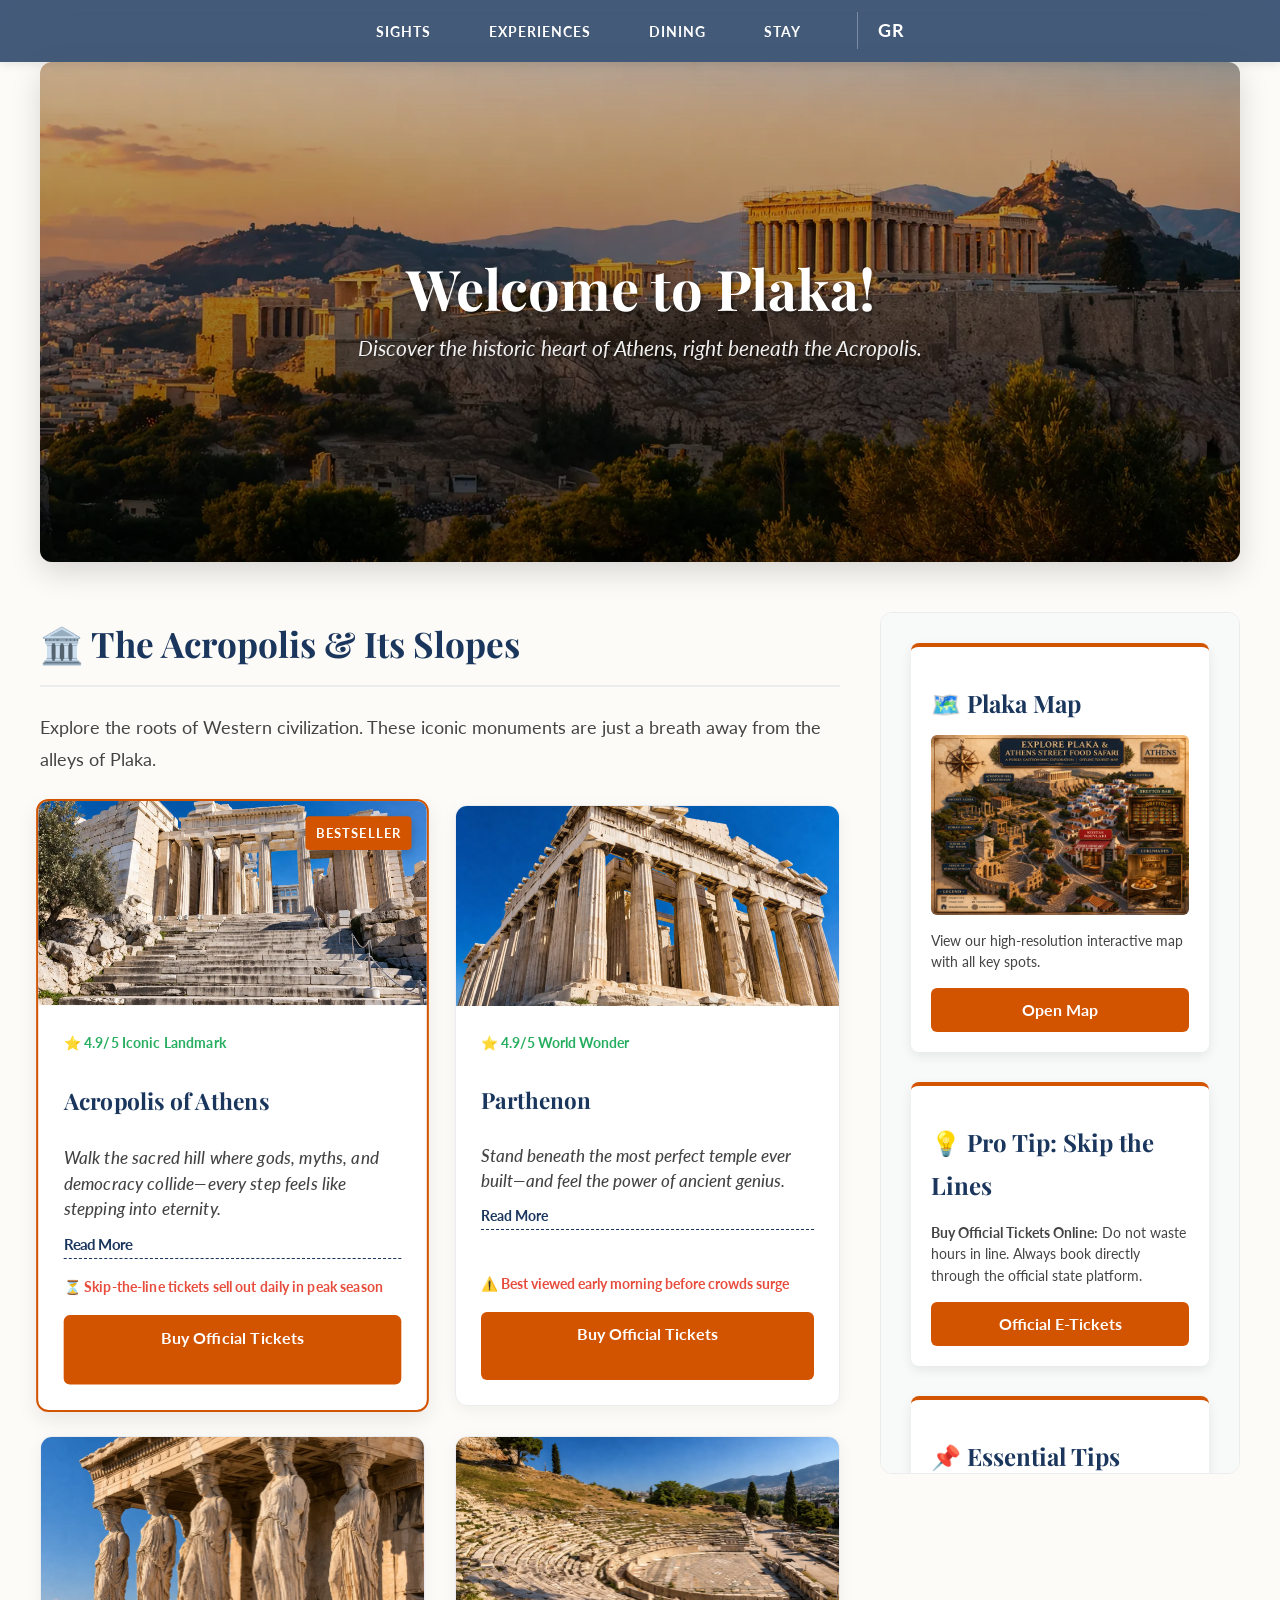
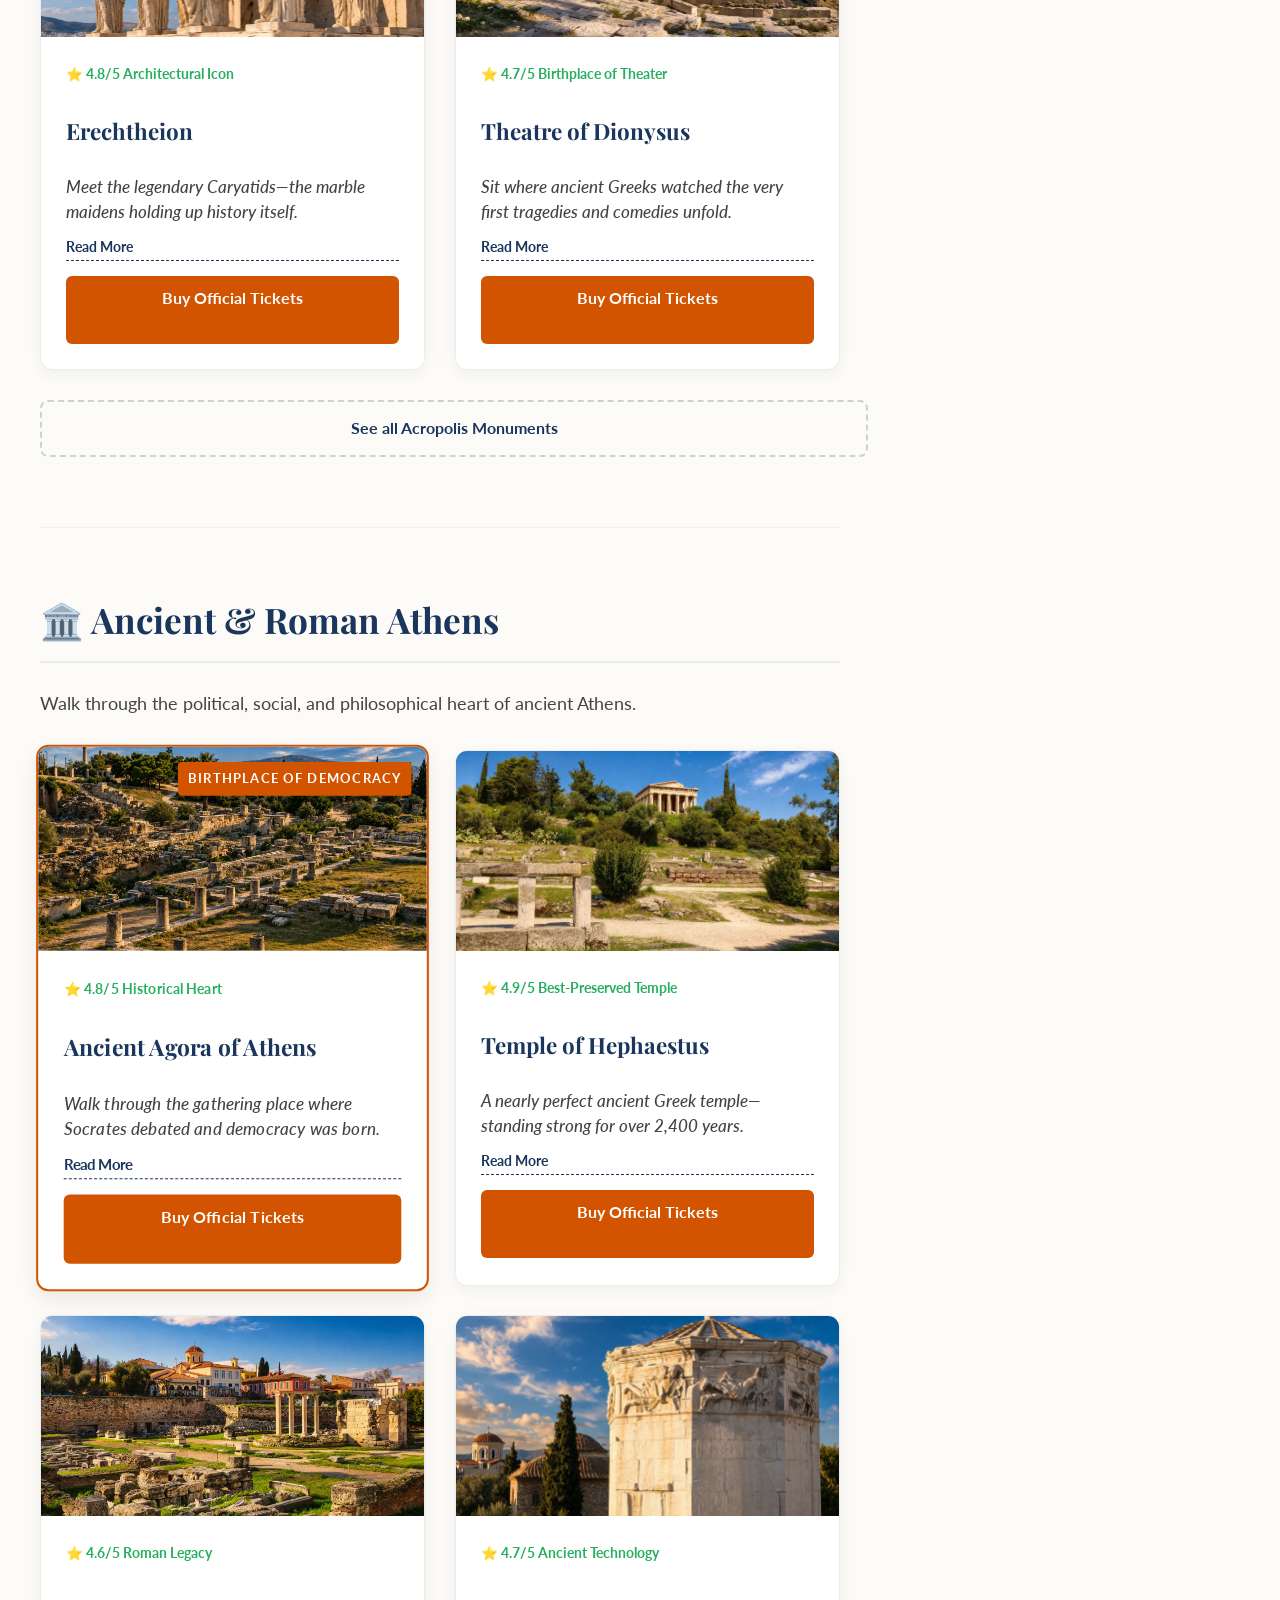
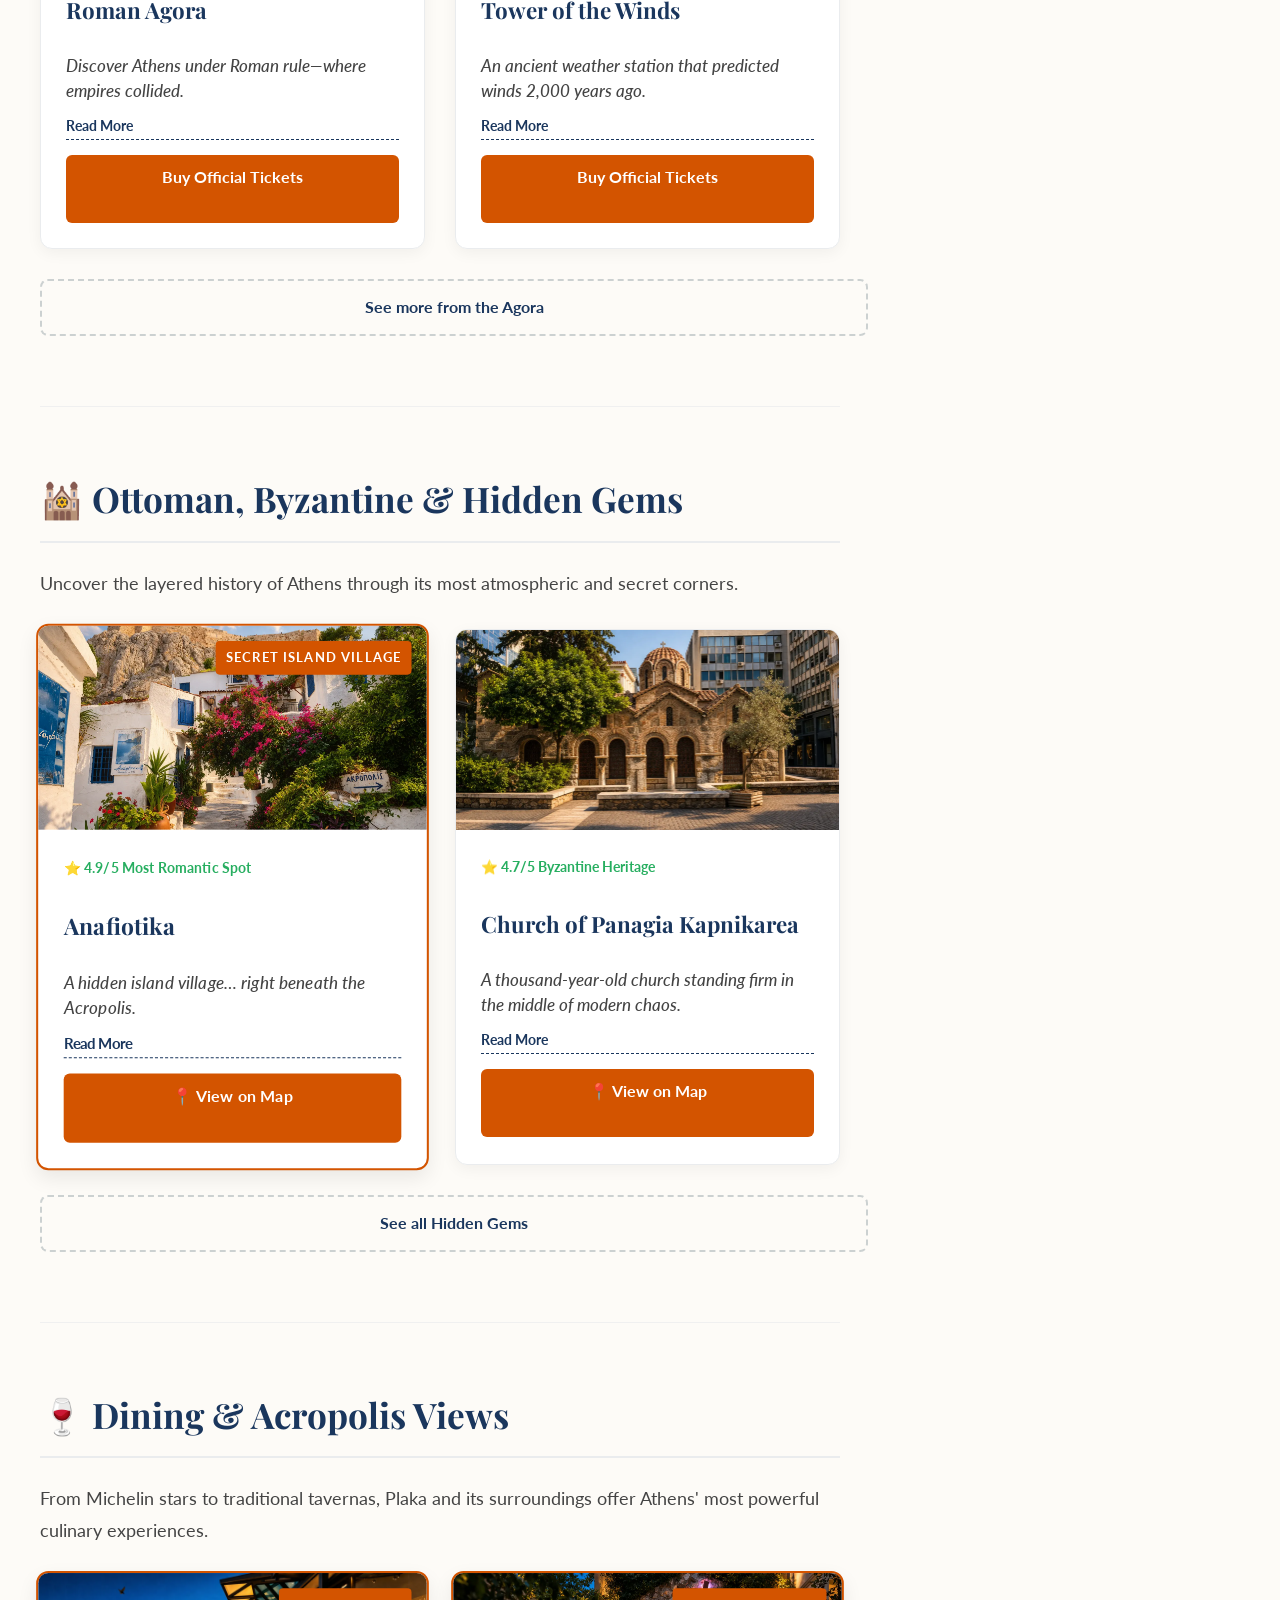
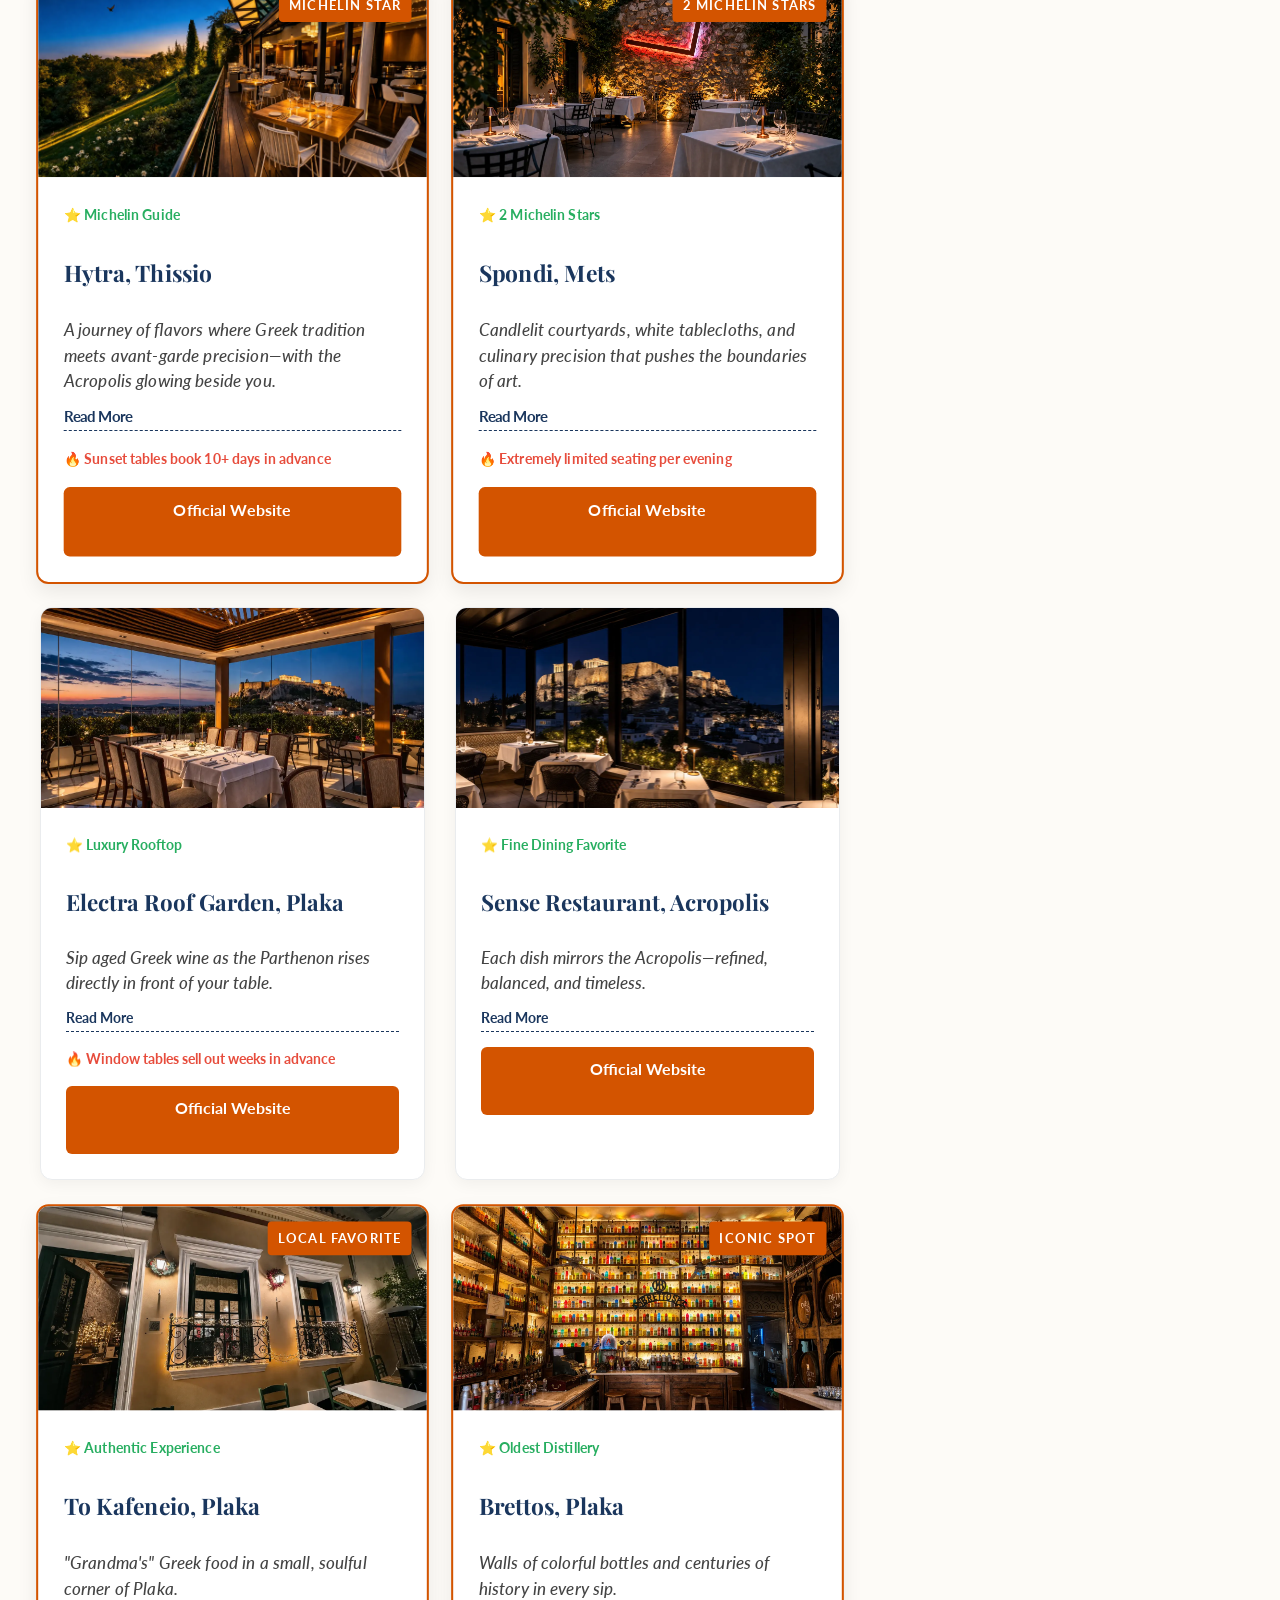
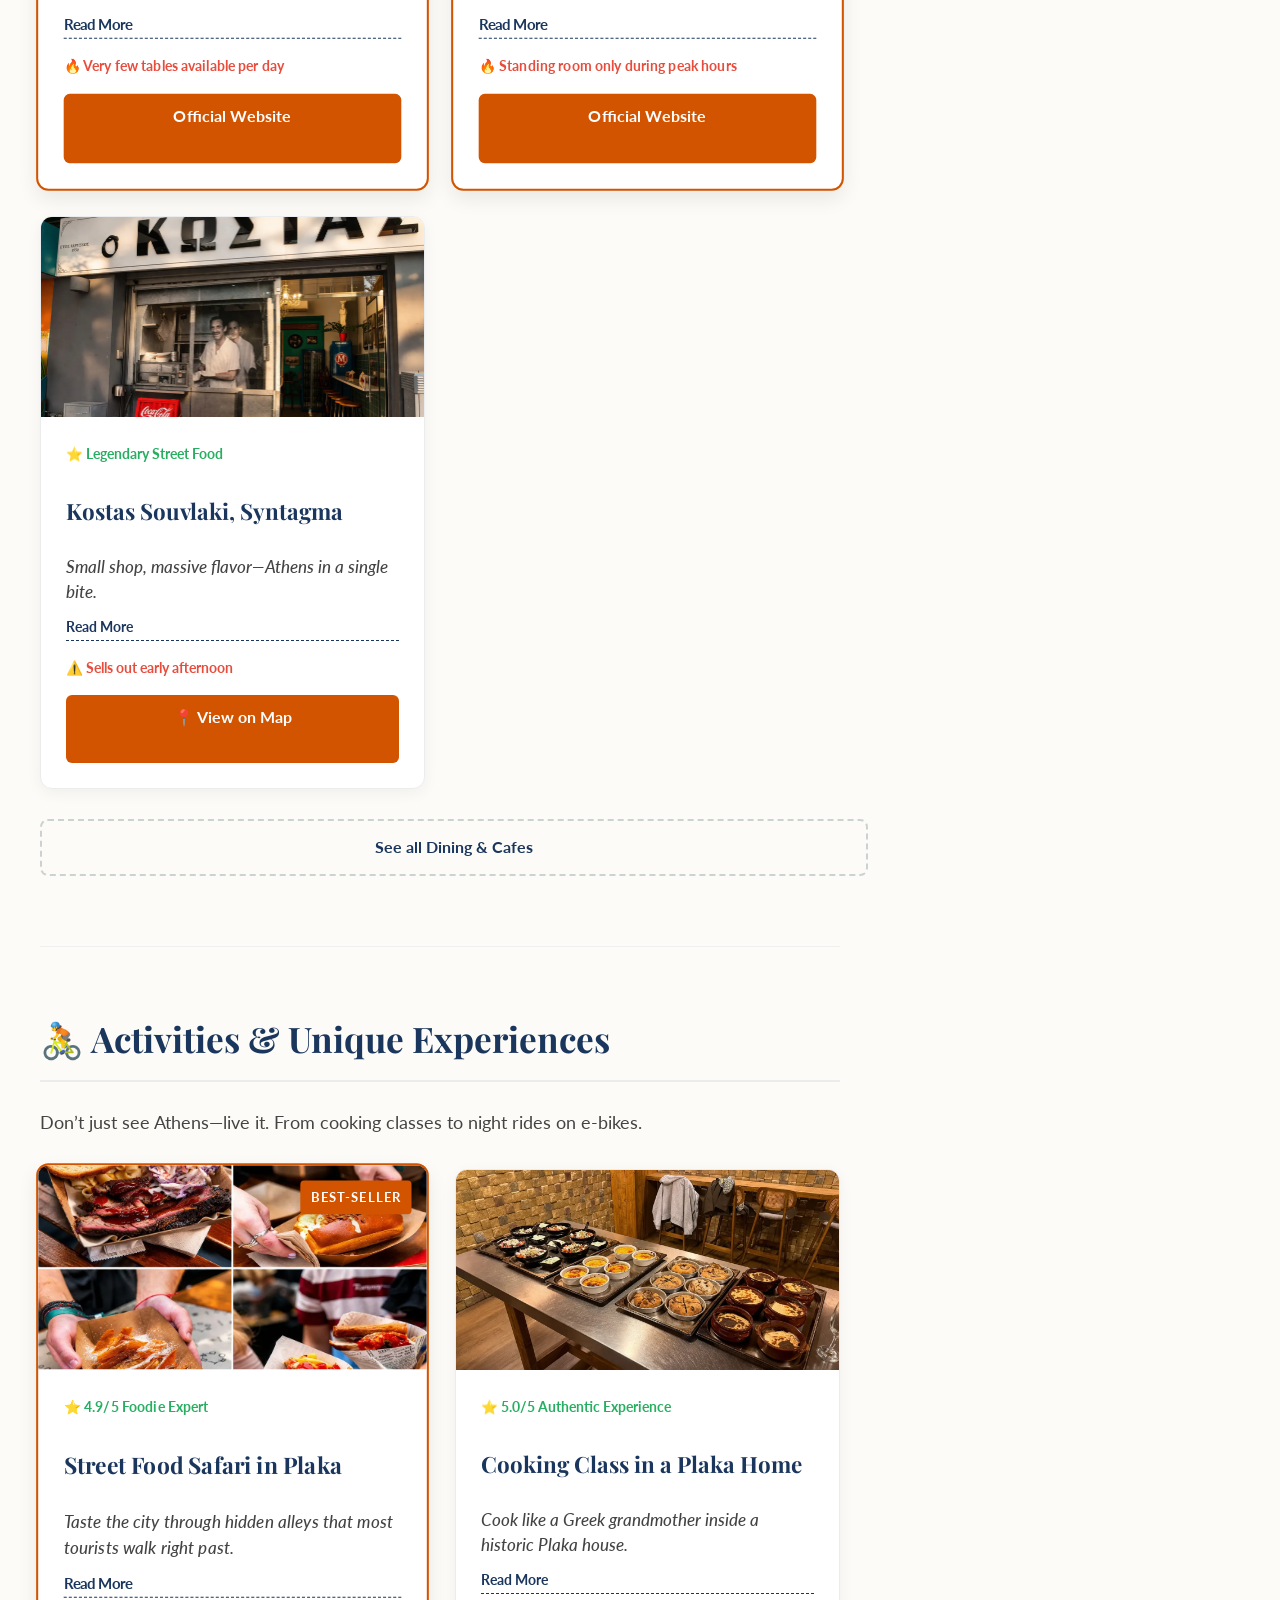
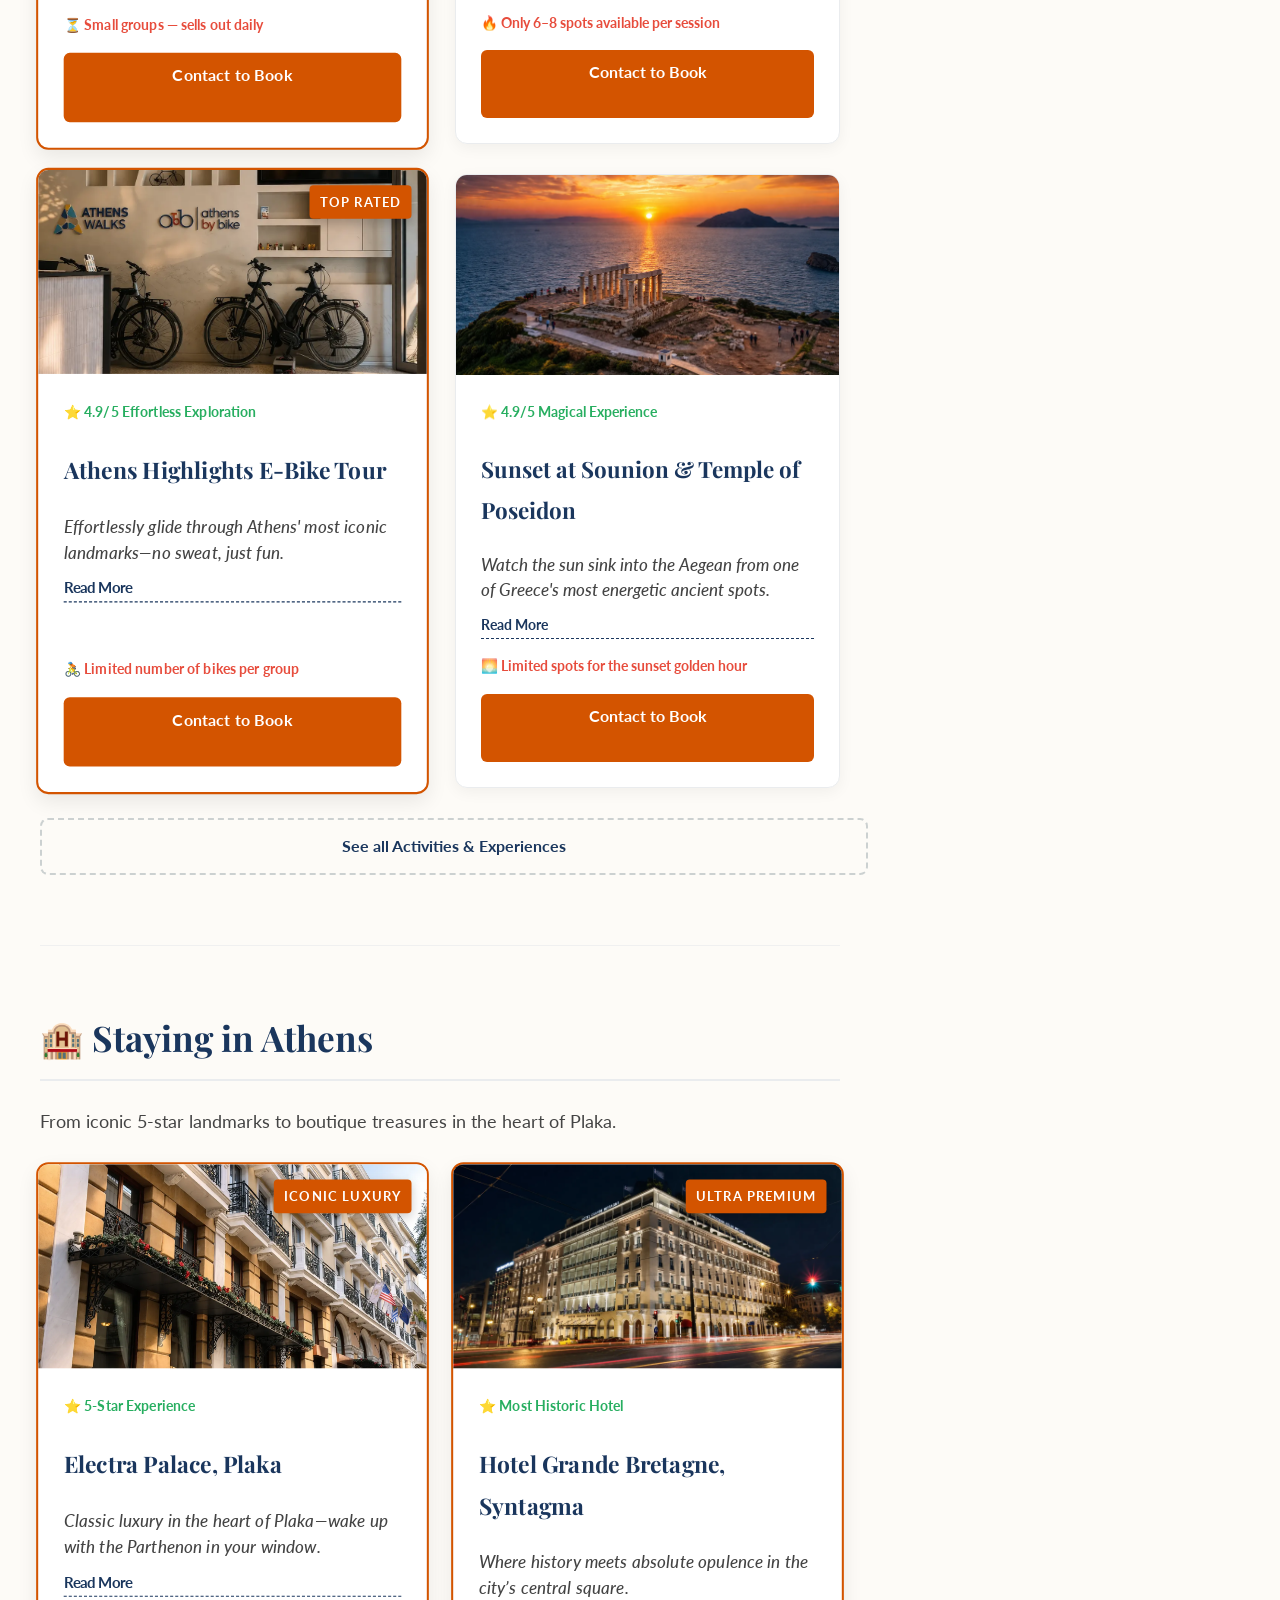
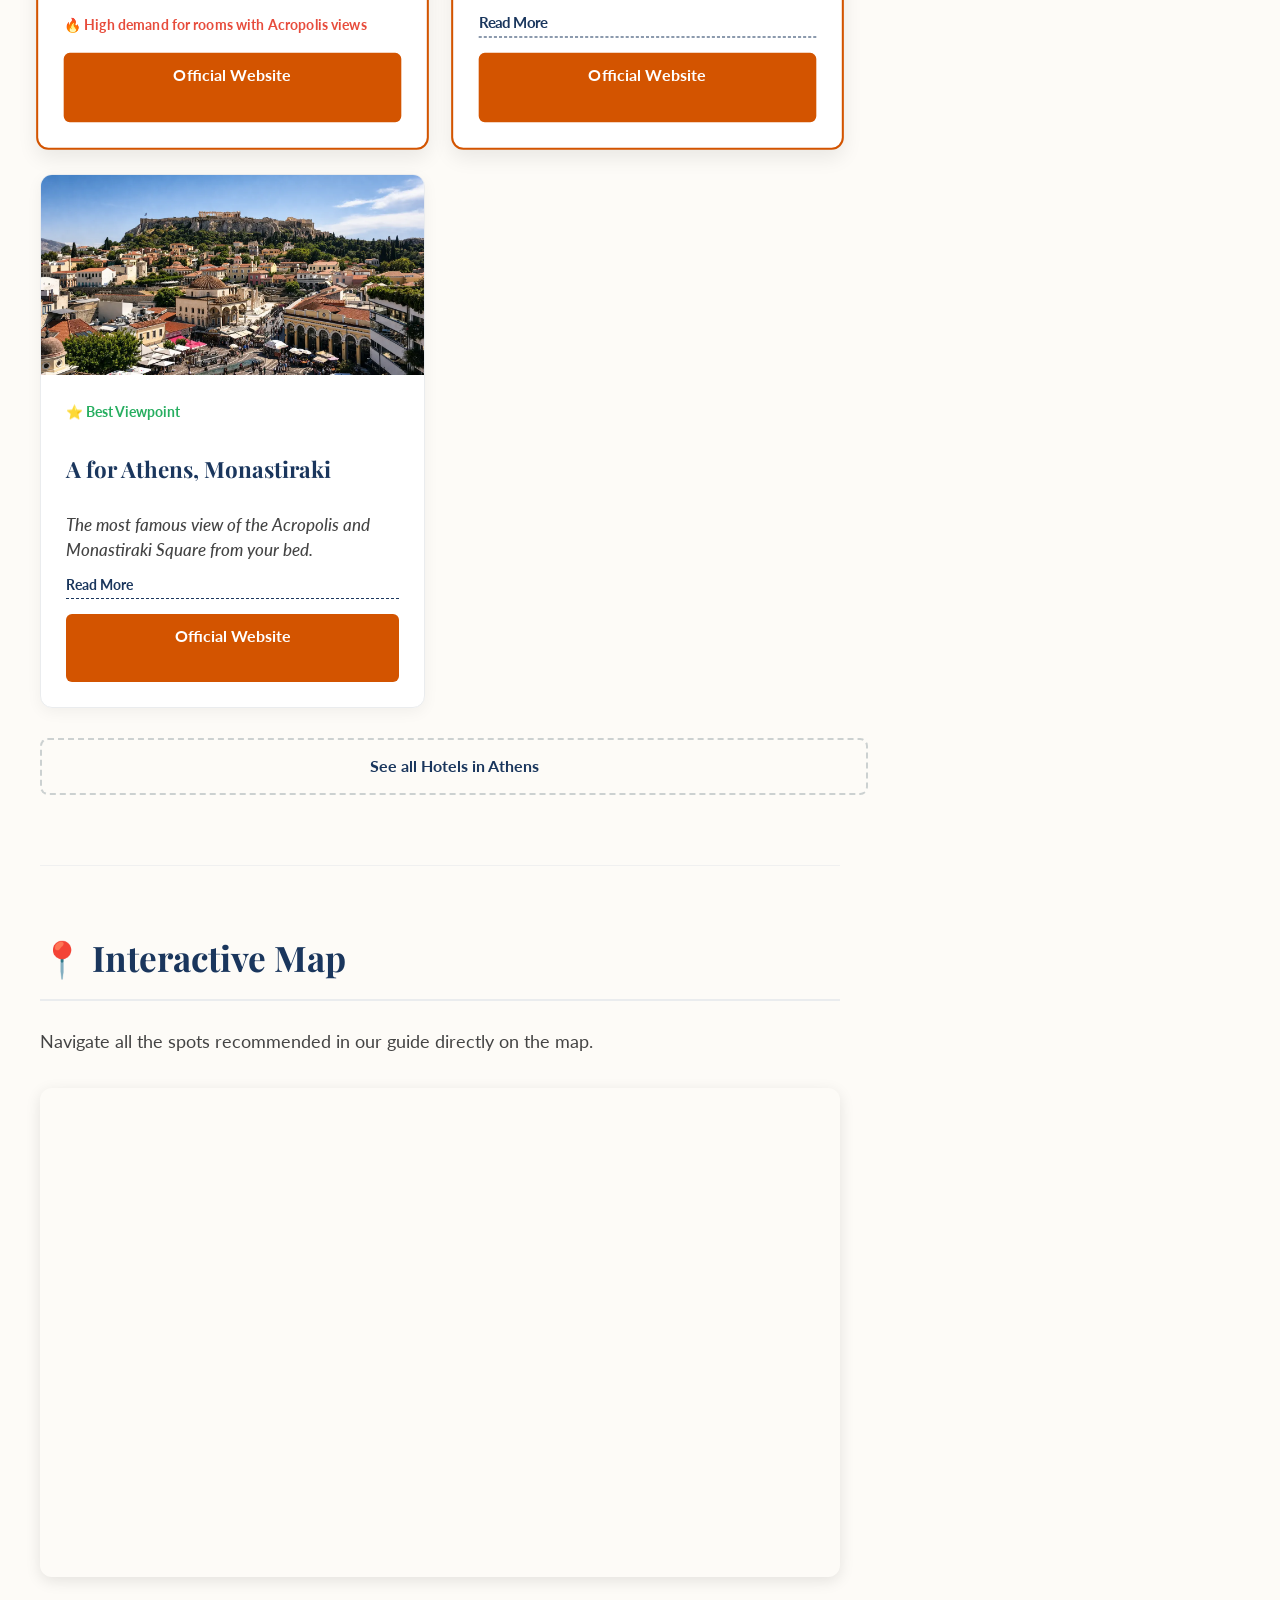
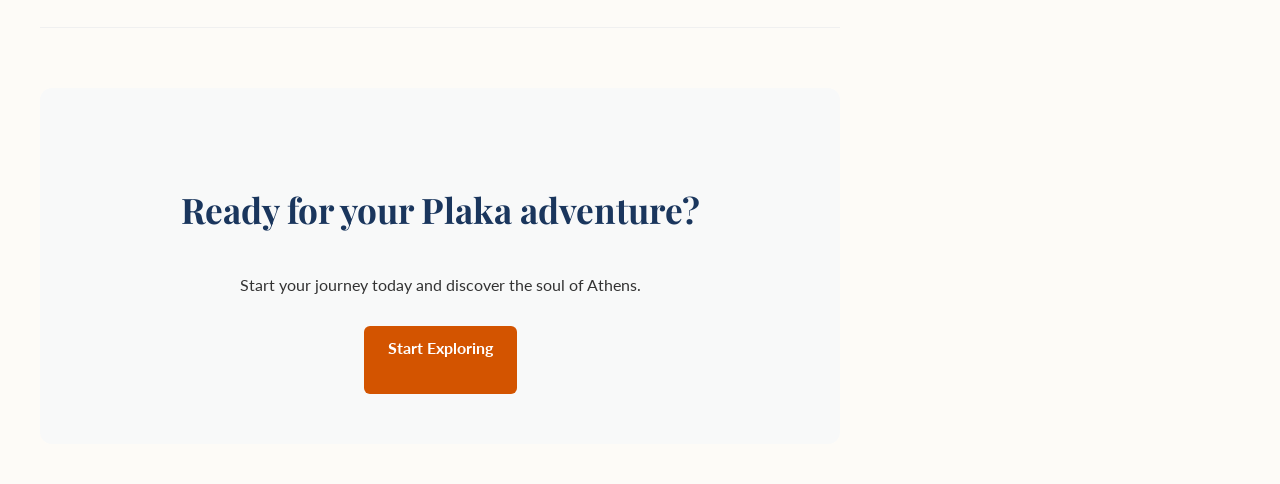
==== index.html @ f7396efa "Add files via upload" ====
<!DOCTYPE html>
<html lang="en">
<head>
    <meta charset="UTF-8">
    <meta name="viewport" content="width=device-width, initial-scale=1.0">

    <link rel="preconnect" href="https://fonts.googleapis.com">
    <link rel="preconnect" href="https://fonts.gstatic.com" crossorigin>

    <title>Plaka Athens Guide | The Ultimate Insider's Manual</title>
    <meta name="description" content="Your premium guide to Plaka, Athens. Discover the best restaurants, hotels, and hidden gems in the most historic neighborhood of Athens, Greece.">
    <link rel="canonical" href="https://plakaathens.github.io/index.html">

    <link rel="alternate" hreflang="x-default" href="https://plakaathens.github.io/index.html">
    <link rel="alternate" hreflang="en"        href="https://plakaathens.github.io/index.html">
    <link rel="alternate" hreflang="el"        href="https://plakaathens.github.io/index-el.html">

    <meta property="og:type"        content="website">
    <meta property="og:url"         content="https://plakaathens.github.io/index.html">
    <meta property="og:title"       content="Plaka Athens Guide | The Ultimate Insider's Manual">
    <meta property="og:description" content="Your premium guide to Plaka, Athens. Discover the best restaurants, hotels, and hidden gems in the most historic neighborhood.">
    <meta property="og:image"       content="https://plakaathens.github.io/images/plaka-athens-panoramic-view.webp">
    <meta property="og:locale"      content="en_US">
    <meta property="og:locale:alternate" content="el_GR">

    <meta name="twitter:card"        content="summary_large_image">
    <meta name="twitter:title"       content="Plaka Athens Guide | The Ultimate Insider's Manual">
    <meta name="twitter:description" content="Your premium guide to Plaka, Athens.">
    <meta name="twitter:image"       content="https://plakaathens.github.io/images/plaka-athens-panoramic-view.webp">

    <meta name="theme-color" content="#1A365D">
    <link rel="icon" href="/favicon.ico" sizes="any">
    <link rel="icon" href="/favicon.svg" type="image/svg+xml">
    <link rel="apple-touch-icon" href="/apple-touch-icon.png">

    <link href="https://fonts.googleapis.com/css2?family=Lato:wght@400;700&family=Playfair+Display:ital,wght@0,600;1,600&display=swap" rel="stylesheet">
    <link rel="stylesheet" href="style.css">
</head>
<body>

    <a href="#main-content" class="skip-link">Skip to main content</a>

    <header>
        <nav class="main-nav" aria-label="Main navigation">
            <ul>
                <li><a href="#attractions">Sights</a></li>
                <li><a href="#tours">Experiences</a></li>
                <li><a href="#restaurants">Dining</a></li>
                <li><a href="#accommodation">Stay</a></li>
                <li><a href="index-el.html" class="lang-switch" lang="el" hreflang="el">GR</a></li>
            </ul>
        </nav>
    </header>

    <div class="page-wrapper">
        <section class="hero-section" aria-label="Hero introduction">
            <img class="hero-image" src="images/plaka-athens-panoramic-view.webp" alt="Panoramic view of Plaka neighborhood, Athens, with the Acropolis in the background" fetchpriority="high" width="1200" height="500">
            <div class="hero-content">
                <h1>Welcome to Plaka!</h1>
                <p class="hero-subtitle">Discover the historic heart of Athens, right beneath the Acropolis.</p>
            </div>
        </section>

        <div class="columns-container">
            <main id="main-content" class="main-content" role="main">
                
                <section class="content-section" id="attractions">
                    <h2>🏛️ The Acropolis & Its Slopes</h2>
                    <p class="intro-text">Explore the roots of Western civilization. These iconic monuments are just a breath away from the alleys of Plaka.</p>
                    
                    <input type="checkbox" id="show-more-acropolis" class="show-more-cards-toggle">
                    <div class="cards-grid">
                        
                        <div class="card featured">
                            <span class="featured-badge">Bestseller</span>
                            <img class="card-img" src="images/acropolis-hill-athens.webp" alt="Acropolis of Athens" loading="lazy" width="600" height="200">
                            <div class="card-content">
                                <span class="trust-badge">⭐ 4.9/5 Iconic Landmark</span>
                                <h3>Acropolis of Athens</h3>
                                <p class="hook-text">Walk the sacred hill where gods, myths, and democracy collide—every step feels like stepping into eternity.</p>
                                
                                <input type="checkbox" id="read-en-ancient-1" class="read-more-toggle">
                                <label for="read-en-ancient-1" class="read-more-label" data-more=" Read More" data-less=" Read Less"><span class="sr-only">Acropolis of Athens: </span></label>
                                <div class="read-more-content">
                                    <p class="details-text">The Acropolis is not just a site—it’s the beating heart of ancient Greece. Crowned by the Parthenon, this UNESCO World Heritage monument offers breathtaking panoramic views over Athens. A guided experience unlocks the symbolism and power embedded in every stone.</p>
                                </div>
                                <p class="scarcity-text">⏳ Skip-the-line tickets sell out daily in peak season</p>
                                <a href="https://hhticket.gr/" target="_blank" rel="noopener noreferrer" class="cta-button">Buy Official Tickets</a>
                            </div>
                        </div>

                        <div class="card">
                            <img class="card-img" src="images/parthenon-temple-athens.webp" alt="Parthenon" loading="lazy" width="600" height="200">
                            <div class="card-content">
                                <span class="trust-badge">⭐ 4.9/5 World Wonder</span>
                                <h3>Parthenon</h3>
                                <p class="hook-text">Stand beneath the most perfect temple ever built—and feel the power of ancient genius.</p>
                                
                                <input type="checkbox" id="read-en-ancient-2" class="read-more-toggle">
                                <label for="read-en-ancient-2" class="read-more-label" data-more=" Read More" data-less=" Read Less"><span class="sr-only">Parthenon: </span></label>
                                <div class="read-more-content">
                                    <p class="details-text">Dedicated to Athena, the Parthenon represents the peak of classical Greek architecture. Its mathematical precision still amazes engineers today. Up close, the scale and detail are staggering.</p>
                                </div>
                                <p class="scarcity-text">⚠️ Best viewed early morning before crowds surge</p>
                                <a href="https://hhticket.gr/" target="_blank" rel="noopener noreferrer" class="cta-button">Buy Official Tickets</a>
                            </div>
                        </div>

                        <div class="card">
                            <img class="card-img" src="images/erechtheion-caryatids-acropolis.webp" alt="Erechtheion" loading="lazy" width="600" height="200">
                            <div class="card-content">
                                <span class="trust-badge">⭐ 4.8/5 Architectural Icon</span>
                                <h3>Erechtheion</h3>
                                <p class="hook-text">Meet the legendary Caryatids—the marble maidens holding up history itself.</p>
                                
                                <input type="checkbox" id="read-en-ancient-3" class="read-more-toggle">
                                <label for="read-en-ancient-3" class="read-more-label" data-more=" Read More" data-less=" Read Less"><span class="sr-only">Erechtheion: </span></label>
                                <div class="read-more-content">
                                    <p class="details-text">This asymmetrical masterpiece marks sacred spots tied to Athena and Poseidon’s mythic rivalry. The Porch of the Caryatids is its crown jewel—graceful female statues serving as columns.</p>
                                </div>
                                <a href="https://hhticket.gr/" target="_blank" rel="noopener noreferrer" class="cta-button">Buy Official Tickets</a>
                            </div>
                        </div>

                        <div class="card">
                            <img class="card-img" src="images/theatre-of-dionysus-athens.webp" alt="Theatre of Dionysus" loading="lazy" width="600" height="200">
                            <div class="card-content">
                                <span class="trust-badge">⭐ 4.7/5 Birthplace of Theater</span>
                                <h3>Theatre of Dionysus</h3>
                                <p class="hook-text">Sit where ancient Greeks watched the very first tragedies and comedies unfold.</p>
                                
                                <input type="checkbox" id="read-en-ancient-4" class="read-more-toggle">
                                <label for="read-en-ancient-4" class="read-more-label" data-more=" Read More" data-less=" Read Less"><span class="sr-only">Theatre of Dionysus: </span></label>
                                <div class="read-more-content">
                                    <p class="details-text">This is the world’s oldest known theater. Legends like Sophocles premiered their works here. Imagine 17,000 spectators gathered under the open sky connecting to the origins of drama.</p>
                                </div>
                                <a href="https://hhticket.gr/" target="_blank" rel="noopener noreferrer" class="cta-button">Buy Official Tickets</a>
                            </div>
                        </div>

                        <div class="card extra-card">
                            <img class="card-img" src="images/odeon-of-herodes-atticus.webp" alt="Odeon of Herodes Atticus" loading="lazy" width="600" height="200">
                            <div class="card-content">
                                <span class="trust-badge">⭐ 4.9/5 Still in Use</span>
                                <h3>Odeon of Herodes Atticus</h3>
                                <p class="hook-text">A 2,000-year-old theater that still hosts concerts under the stars.</p>
                                
                                <input type="checkbox" id="read-en-ancient-5" class="read-more-toggle">
                                <label for="read-en-ancient-5" class="read-more-label" data-more=" Read More" data-less=" Read Less"><span class="sr-only">Odeon of Herodes Atticus: </span></label>
                                <div class="read-more-content">
                                    <p class="details-text">Built in Roman times, this beautifully restored amphitheater remains active today. Its acoustics are so perfect that even whispers carry. A must-see on the Acropolis slope.</p>
                                </div>
                                <p class="scarcity-text">🎟️ Festival tickets sell out months ahead</p>
                                <a href="https://aefestival.gr/" target="_blank" rel="noopener noreferrer" class="cta-button">Check Events</a>
                            </div>
                        </div>

                        <div class="card extra-card">
                            <img class="card-img" src="images/temple-of-athena-nike.webp" alt="Temple of Athena Nike" loading="lazy" width="600" height="200">
                            <div class="card-content">
                                <span class="trust-badge">⭐ 4.7/5 Hidden Gem</span>
                                <h3>Temple of Athena Nike</h3>
                                <p class="hook-text">Small in size—massive in symbolism of victory and power.</p>
                                
                                <input type="checkbox" id="read-en-ancient-6" class="read-more-toggle">
                                <label for="read-en-ancient-6" class="read-more-label" data-more=" Read More" data-less=" Read Less"><span class="sr-only">Temple of Athena Nike: </span></label>
                                <div class="read-more-content">
                                    <p class="details-text">Perched at the entrance of the Acropolis, this temple celebrates Athena as the goddess of victory. Despite its size, it commands incredible views over Athens.</p>
                                </div>
                                <a href="https://hhticket.gr/" target="_blank" rel="noopener noreferrer" class="cta-button">Buy Official Tickets</a>
                            </div>
                        </div>

                    </div>
                    <label for="show-more-acropolis" class="show-more-btn" role="button">See all Acropolis Monuments</label>
                </section>

                <section class="content-section" id="ancient-agora">
                    <h2>🏛️ Ancient & Roman Athens</h2>
                    <p class="intro-text">Walk through the political, social, and philosophical heart of ancient Athens.</p>

                    <input type="checkbox" id="show-more-agora" class="show-more-cards-toggle">
                    <div class="cards-grid">

                        <div class="card featured">
                            <span class="featured-badge">Birthplace of Democracy</span>
                            <img class="card-img" src="images/ancient-agora-athens.webp" alt="Ancient Agora" loading="lazy" width="600" height="200">
                            <div class="card-content">
                                <span class="trust-badge">⭐ 4.8/5 Historical Heart</span>
                                <h3>Ancient Agora of Athens</h3>
                                <p class="hook-text">Walk through the gathering place where Socrates debated and democracy was born.</p>
                                
                                <input type="checkbox" id="read-en-ancient-7" class="read-more-toggle">
                                <label for="read-en-ancient-7" class="read-more-label" data-more=" Read More" data-less=" Read Less"><span class="sr-only">Ancient Agora of Athens: </span></label>
                                <div class="read-more-content">
                                    <p class="details-text">This was the city’s main social hub. You’ll explore ruins of temples, stoas, and public buildings. A guided tour transforms these ancient stones into stories.</p>
                                </div>
                                <a href="https://hhticket.gr/" target="_blank" rel="noopener noreferrer" class="cta-button">Buy Official Tickets</a>
                            </div>
                        </div>

                        <div class="card">
                            <img class="card-img" src="images/temple-of-hephaestus-agora.webp" alt="Temple of Hephaestus" loading="lazy" width="600" height="200">
                            <div class="card-content">
                                <span class="trust-badge">⭐ 4.9/5 Best-Preserved Temple</span>
                                <h3>Temple of Hephaestus</h3>
                                <p class="hook-text">A nearly perfect ancient Greek temple—standing strong for over 2,400 years.</p>
                                
                                <input type="checkbox" id="read-en-ancient-8" class="read-more-toggle">
                                <label for="read-en-ancient-8" class="read-more-label" data-more=" Read More" data-less=" Read Less"><span class="sr-only">Temple of Hephaestus: </span></label>
                                <div class="read-more-content">
                                    <p class="details-text">Dedicated to the god of craftsmanship, this Doric temple is one of the best-preserved in Greece. Surrounded by greenery, it feels almost untouched by time. Its detailed friezes depict heroic myths.</p>
                                </div>
                                <a href="https://hhticket.gr/" target="_blank" rel="noopener noreferrer" class="cta-button">Buy Official Tickets</a>
                            </div>
                        </div>

                        <div class="card">
                            <img class="card-img" src="images/roman-agora-athens.webp" alt="Roman Agora" loading="lazy" width="600" height="200">
                            <div class="card-content">
                                <span class="trust-badge">⭐ 4.6/5 Roman Legacy</span>
                                <h3>Roman Agora</h3>
                                <p class="hook-text">Discover Athens under Roman rule—where empires collided.</p>
                                
                                <input type="checkbox" id="read-en-ancient-9" class="read-more-toggle">
                                <label for="read-en-ancient-9" class="read-more-label" data-more=" Read More" data-less=" Read Less"><span class="sr-only">Roman Agora: </span></label>
                                <div class="read-more-content">
                                    <p class="details-text">Built during Roman occupation, this marketplace replaced the Greek Agora. It reflects a shift in power and culture. The layout and ruins reveal a different side of Athens’ evolution.</p>
                                </div>
                                <a href="https://hhticket.gr/" target="_blank" rel="noopener noreferrer" class="cta-button">Buy Official Tickets</a>
                            </div>
                        </div>

                        <div class="card">
                            <img class="card-img" src="images/tower-of-the-winds-plaka.webp" alt="Tower of the Winds" loading="lazy" width="600" height="200">
                            <div class="card-content">
                                <span class="trust-badge">⭐ 4.7/5 Ancient Technology</span>
                                <h3>Tower of the Winds</h3>
                                <p class="hook-text">An ancient weather station that predicted winds 2,000 years ago.</p>
                                
                                <input type="checkbox" id="read-en-ancient-10" class="read-more-toggle">
                                <label for="read-en-ancient-10" class="read-more-label" data-more=" Read More" data-less=" Read Less"><span class="sr-only">Tower of the Winds: </span></label>
                                <div class="read-more-content">
                                    <p class="details-text">This octagonal marble tower functioned as a clock, compass, and weather vane. Each side represents a wind god. It’s one of the most unique structures in Athens.</p>
                                </div>
                                <a href="https://hhticket.gr/" target="_blank" rel="noopener noreferrer" class="cta-button">Buy Official Tickets</a>
                            </div>
                        </div>

                        <div class="card extra-card">
                            <img class="card-img" src="images/hadrians-library-monastiraki.webp" alt="Hadrian's Library" loading="lazy" width="600" height="200">
                            <div class="card-content">
                                <span class="trust-badge">⭐ 4.6/5 Imperial Athens</span>
                                <h3>Hadrian's Library</h3>
                                <p class="hook-text">A Roman emperor’s gift to Athens—knowledge, power, and prestige.</p>
                                
                                <input type="checkbox" id="read-en-ancient-11" class="read-more-toggle">
                                <label for="read-en-ancient-11" class="read-more-label" data-more=" Read More" data-less=" Read Less"><span class="sr-only">Hadrian's Library: </span></label>
                                <div class="read-more-content">
                                    <p class="details-text">Built by Emperor Hadrian, this complex once housed scrolls, lecture halls, and gardens. Today, its ruins still hint at its grandeur. Included in the Athens combo tickets.</p>
                                </div>
                                <a href="https://hhticket.gr/" target="_blank" rel="noopener noreferrer" class="cta-button">Buy Official Tickets</a>
                            </div>
                        </div>

                        <div class="card extra-card">
                            <img class="card-img" src="images/stoa-of-attalos-museum.webp" alt="Stoa of Attalos" loading="lazy" width="600" height="200">
                            <div class="card-content">
                                <span class="trust-badge">⭐ 4.8/5 Must-See Museum</span>
                                <h3>Stoa of Attalos</h3>
                                <p class="hook-text">Step inside a fully reconstructed ancient shopping arcade.</p>
                                
                                <input type="checkbox" id="read-en-ancient-12" class="read-more-toggle">
                                <label for="read-en-ancient-12" class="read-more-label" data-more=" Read More" data-less=" Read Less"><span class="sr-only">Stoa of Attalos: </span></label>
                                <div class="read-more-content">
                                    <p class="details-text">Rebuilt in the 1950s, this stoa gives a rare glimpse into ancient daily life. Inside, you’ll find artifacts from the Agora. It’s immersive and beautifully preserved.</p>
                                </div>
                                <a href="https://hhticket.gr/" target="_blank" rel="noopener noreferrer" class="cta-button">Buy Official Tickets</a>
                            </div>
                        </div>

                    </div>
                    <label for="show-more-agora" class="show-more-btn" role="button">See more from the Agora</label>
                </section>

                <section class="content-section" id="hidden-gems">
                    <h2>🕍 Ottoman, Byzantine & Hidden Gems</h2>
                    <p class="intro-text">Uncover the layered history of Athens through its most atmospheric and secret corners.</p>

                    <input type="checkbox" id="show-more-hidden" class="show-more-cards-toggle">
                    <div class="cards-grid">

                        <div class="card featured">
                            <span class="featured-badge">Secret Island Village</span>
                            <img class="card-img" src="images/anafiotika-island-village-plaka.webp" alt="Anafiotika" loading="lazy" width="600" height="200">
                            <div class="card-content">
                                <span class="trust-badge">⭐ 4.9/5 Most Romantic Spot</span>
                                <h3>Anafiotika</h3>
                                <p class="hook-text">A hidden island village… right beneath the Acropolis.</p>
                                
                                <input type="checkbox" id="read-en-ancient-13" class="read-more-toggle">
                                <label for="read-en-ancient-13" class="read-more-label" data-more=" Read More" data-less=" Read Less"><span class="sr-only">Anafiotika: </span></label>
                                <div class="read-more-content">
                                    <p class="details-text">Built by island craftsmen in the 19th century, Anafiotika feels like the Cyclades. Whitewashed houses and narrow alleys create a magical contrast to busy Athens. Perfect for wandering.</p>
                                </div>
                                <a href="https://goo.gl/maps/R3D2P4e4yv12" target="_blank" rel="noopener noreferrer" class="cta-button">📍 View on Map</a>
                            </div>
                        </div>

                        <div class="card">
                            <img class="card-img" src="images/kapnikarea-church-ermou.webp" alt="Church of Panagia Kapnikarea" loading="lazy" width="600" height="200">
                            <div class="card-content">
                                <span class="trust-badge">⭐ 4.7/5 Byzantine Heritage</span>
                                <h3>Church of Panagia Kapnikarea</h3>
                                <p class="hook-text">A thousand-year-old church standing firm in the middle of modern chaos.</p>
                                
                                <input type="checkbox" id="read-en-ancient-14" class="read-more-toggle">
                                <label for="read-en-ancient-14" class="read-more-label" data-more=" Read More" data-less=" Read Less"><span class="sr-only">Church of Panagia Kapnikarea: </span></label>
                                <div class="read-more-content">
                                    <p class="details-text">This 11th-century Byzantine church sits on busy Ermou Street. Its serene interior and frescoes offer a glimpse into medieval Athens. It’s a peaceful refuge from the city’s energy.</p>
                                </div>
                                <a href="https://goo.gl/maps/q9M5B7e4yv12" target="_blank" rel="noopener noreferrer" class="cta-button">📍 View on Map</a>
                            </div>
                        </div>

                        <div class="card extra-card">
                            <img class="card-img" src="images/choragic-monument-lysicrates-plaka.webp" alt="Choragic Monument of Lysicrates" loading="lazy" width="600" height="200">
                            <div class="card-content">
                                <span class="trust-badge">⭐ 4.6/5 Classical Ornament</span>
                                <h3>Choragic Monument of Lysicrates</h3>
                                <p class="hook-text">An elegant marble monument with a great story of victory and art.</p>
                                
                                <input type="checkbox" id="read-en-ancient-15" class="read-more-toggle">
                                <label for="read-en-ancient-15" class="read-more-label" data-more=" Read More" data-less=" Read Less"><span class="sr-only">Choragic Monument of Lysicrates: </span></label>
                                <div class="read-more-content">
                                    <p class="details-text">Built to celebrate a theatrical victory, this is one of the first examples of the Corinthian order. Tucked in a scenic corner of Plaka, it’s worth a stop for its detail and history.</p>
                                </div>
                                <a href="https://goo.gl/maps/t4P2C6e4yv12" target="_blank" rel="noopener noreferrer" class="cta-button">📍 View on Map</a>
                            </div>
                        </div>

                        <div class="card extra-card">
                            <img class="card-img" src="images/fethiye-mosque-roman-agora.webp" alt="Fethiye Mosque" loading="lazy" width="600" height="200">
                            <div class="card-content">
                                <span class="trust-badge">⭐ 4.5/5 Ottoman History</span>
                                <h3>Fethiye Mosque</h3>
                                <p class="hook-text">A rare Ottoman mosque hidden among ancient ruins.</p>
                                
                                <input type="checkbox" id="read-en-ancient-16" class="read-more-toggle">
                                <label for="read-en-ancient-16" class="read-more-label" data-more=" Read More" data-less=" Read Less"><span class="sr-only">Fethiye Mosque: </span></label>
                                <div class="read-more-content">
                                    <p class="details-text">Built during the Ottoman period, the mosque reflects a different chapter of Athens’ past within the Roman Agora. It’s a site of architectural and historical contrast.</p>
                                </div>
                                <a href="https://hhticket.gr/" target="_blank" rel="noopener noreferrer" class="cta-button">Buy Official Tickets</a>
                            </div>
                        </div>

                        <div class="card extra-card">
                            <img class="card-img" src="images/byzantine-museum-athens.webp" alt="Byzantine Museum" loading="lazy" width="600" height="200">
                            <div class="card-content">
                                <span class="trust-badge">⭐ 4.7/5 Cultural Depth</span>
                                <h3>Byzantine Museum</h3>
                                <p class="hook-text">Discover the "forgotten" empire behind Athens' classical fame.</p>
                                
                                <input type="checkbox" id="read-en-ancient-17" class="read-more-toggle">
                                <label for="read-en-ancient-17" class="read-more-label" data-more=" Read More" data-less=" Read Less"><span class="sr-only">Byzantine Museum: </span></label>
                                <div class="read-more-content">
                                    <p class="details-text">Icons, mosaics, and artifacts tell the story of Byzantine Greece, adding depth to your understanding of the city’s history. It’s a masterclass in religious art and culture.</p>
                                </div>
                                <a href="https://hhticket.gr/" target="_blank" rel="noopener noreferrer" class="cta-button">Buy Official Tickets</a>
                            </div>
                        </div>

                        <div class="card extra-card">
                            <img class="card-img" src="images/philopappos-hill-view-sunset.webp" alt="Philopappos Hill" loading="lazy" width="600" height="200">
                            <div class="card-content">
                                <span class="trust-badge">⭐ 4.9/5 Best Free View</span>
                                <h3>Philopappos Hill</h3>
                                <p class="hook-text">The most stunning (and free) view of the Acropolis in the city.</p>
                                
                                <input type="checkbox" id="read-en-ancient-18" class="read-more-toggle">
                                <label for="read-en-ancient-18" class="read-more-label" data-more=" Read More" data-less=" Read Less"><span class="sr-only">Philopappos Hill: </span></label>
                                <div class="read-more-content">
                                    <p class="details-text">This hill offers panoramic views, especially at sunset. It’s less crowded than the Acropolis and a local favorite for walks. You’ll find historical monuments and secret paths.</p>
                                </div>
                                <a href="https://goo.gl/maps/b8N3F5e4yv12" target="_blank" rel="noopener noreferrer" class="cta-button">📍 View on Map</a>
                            </div>
                        </div>

                    </div>
                    <label for="show-more-hidden" class="show-more-btn" role="button">See all Hidden Gems</label>
                </section>

                <section class="content-section" id="restaurants">
                    <h2>🍷 Dining & Acropolis Views</h2>
                    <p class="intro-text">From Michelin stars to traditional tavernas, Plaka and its surroundings offer Athens' most powerful culinary experiences.</p>

                    <input type="checkbox" id="show-more-food" class="show-more-cards-toggle">
                    <div class="cards-grid">

                        <div class="card featured">
                            <span class="featured-badge">Michelin Star</span>
                            <img class="card-img" src="images/hytra-restaurant-athens.webp" alt="Hytra Restaurant" loading="lazy" width="600" height="200">
                            <div class="card-content">
                                <span class="trust-badge">⭐ Michelin Guide</span>
                                <h3>Hytra, Thissio</h3>
                                <p class="hook-text">A journey of flavors where Greek tradition meets avant-garde precision—with the Acropolis glowing beside you.</p>
                                
                                <input type="checkbox" id="read-en-food-1" class="read-more-toggle">
                                <label for="read-en-food-1" class="read-more-label" data-more=" Read More" data-less=" Read Less"><span class="sr-only">Hytra, Thissio: </span></label>
                                <div class="read-more-content">
                                    <p class="details-text">Hytra offers a modern Greek tasting menu that evolves seasonally, combining molecular techniques with nostalgic flavors. The rooftop setting elevates the experience to art.</p>
                                </div>
                                <p class="scarcity-text">🔥 Sunset tables book 10+ days in advance</p>
                                <a href="https://hytra.gr/" target="_blank" rel="noopener noreferrer" class="cta-button">Official Website</a>
                            </div>
                        </div>

                        <div class="card featured">
                            <span class="featured-badge">2 Michelin Stars</span>
                            <img class="card-img" src="images/spondi-michelin-restaurant-athens.webp" alt="Spondi Restaurant" loading="lazy" width="600" height="200">
                            <div class="card-content">
                                <span class="trust-badge">⭐ 2 Michelin Stars</span>
                                <h3>Spondi, Mets</h3>
                                <p class="hook-text">Candlelit courtyards, white tablecloths, and culinary precision that pushes the boundaries of art.</p>
                                
                                <input type="checkbox" id="read-en-food-2" class="read-more-toggle">
                                <label for="read-en-food-2" class="read-more-label" data-more=" Read More" data-less=" Read Less"><span class="sr-only">Spondi, Mets: </span></label>
                                <div class="read-more-content">
                                    <p class="details-text">One of Athens' most iconic fine-dining institutions. It offers French-influenced haute cuisine with impeccable technique and one of the finest wine cellars in Greece.</p>
                                </div>
                                <p class="scarcity-text">🔥 Extremely limited seating per evening</p>
                                <a href="https://www.spondi.gr/" target="_blank" rel="noopener noreferrer" class="cta-button">Official Website</a>
                            </div>
                        </div>

                        <div class="card">
                            <img class="card-img" src="images/electra-roof-garden-plaka.webp" alt="Electra Roof Garden" loading="lazy" width="600" height="200">
                            <div class="card-content">
                                <span class="trust-badge">⭐ Luxury Rooftop</span>
                                <h3>Electra Roof Garden, Plaka</h3>
                                <p class="hook-text">Sip aged Greek wine as the Parthenon rises directly in front of your table.</p>
                                
                                <input type="checkbox" id="read-en-food-3" class="read-more-toggle">
                                <label for="read-en-food-3" class="read-more-label" data-more=" Read More" data-less=" Read Less"><span class="sr-only">Electra Roof Garden, Plaka: </span></label>
                                <div class="read-more-content">
                                    <p class="details-text">Located atop the Electra Palace, this is one of the most cinematic spots in Athens. Mediterranean cuisine meets postcard-perfect views, featuring exceptional seafood dishes.</p>
                                </div>
                                <p class="scarcity-text">🔥 Window tables sell out weeks in advance</p>
                                <a href="https://www.electrahotels.gr/hotels/electra-palace-athens/dining/" target="_blank" rel="noopener noreferrer" class="cta-button">Official Website</a>
                            </div>
                        </div>

                        <div class="card">
                            <img class="card-img" src="images/sense-restaurant-acropolis-view.webp" alt="Sense Restaurant" loading="lazy" width="600" height="200">
                            <div class="card-content">
                                <span class="trust-badge">⭐ Fine Dining Favorite</span>
                                <h3>Sense Restaurant, Acropolis</h3>
                                <p class="hook-text">Each dish mirrors the Acropolis—refined, balanced, and timeless.</p>
                                
                                <input type="checkbox" id="read-en-food-4" class="read-more-toggle">
                                <label for="read-en-food-4" class="read-more-label" data-more=" Read More" data-less=" Read Less"><span class="sr-only">Sense Restaurant, Acropolis: </span></label>
                                <div class="read-more-content">
                                    <p class="details-text">Inside the Herodion Hotel, Sense offers modern Greek cuisine with a minimalist aesthetic. Seasonal ingredients guide the menu, providing a fresh take on classics.</p>
                                </div>
                                <a href="https://www.herodion.gr/en/sense-restaurant" target="_blank" rel="noopener noreferrer" class="cta-button">Official Website</a>
                            </div>
                        </div>

                        <div class="card extra-card">
                            <img class="card-img" src="images/gb-roof-garden-syntagma.webp" alt="GB Roof Garden" loading="lazy" width="600" height="200">
                            <div class="card-content">
                                <span class="trust-badge">⭐ Iconic Luxury</span>
                                <h3>GB Roof Garden, Syntagma</h3>
                                <p class="hook-text">Classic elegance meets uninterrupted Acropolis views from the city's most famous rooftop.</p>
                                
                                <input type="checkbox" id="read-en-food-5" class="read-more-toggle">
                                <label for="read-en-food-5" class="read-more-label" data-more=" Read More" data-less=" Read Less"><span class="sr-only">GB Roof Garden, Syntagma: </span></label>
                                <div class="read-more-content">
                                    <p class="details-text">At Hotel Grande Bretagne, this restaurant combines Mediterranean flavors with international finesse and impeccable "white glove" service.</p>
                                </div>
                                <a href="https://www.gbroofgarden.gr/" target="_blank" rel="noopener noreferrer" class="cta-button">Official Website</a>
                            </div>
                        </div>

                        <div class="card extra-card">
                            <img class="card-img" src="images/dionysos-zonars-acropolis.webp" alt="Dionysos Zonars" loading="lazy" width="600" height="200">
                            <div class="card-content">
                                <span class="trust-badge">⭐ Historic Landmark</span>
                                <h3>Dionysos Zonar’s, Acropolis</h3>
                                <p class="hook-text">Dine at the foot of the Acropolis, where history and luxury converge.</p>
                                
                                <input type="checkbox" id="read-en-food-6" class="read-more-toggle">
                                <label for="read-en-food-6" class="read-more-label" data-more=" Read More" data-less=" Read Less"><span class="sr-only">Dionysos Zonar’s, Acropolis: </span></label>
                                <div class="read-more-content">
                                    <p class="details-text">A legendary spot visited by world-class personalities. It offers upscale Greek cuisine with a dramatic proximity to the sacred rock.</p>
                                </div>
                                <a href="https://www.dionysoszonars.gr/" target="_blank" rel="noopener noreferrer" class="cta-button">Official Website</a>
                            </div>
                        </div>

                        <div class="card extra-card">
                            <img class="card-img" src="images/mani-mani-restaurant-koukaki.webp" alt="Mani Mani Restaurant" loading="lazy" width="600" height="200">
                            <div class="card-content">
                                <span class="trust-badge">⭐ Chef-Driven Greek</span>
                                <h3>Mani Mani, Koukaki</h3>
                                <p class="hook-text">Peloponnesian flavors reimagined with a modern, elegant touch.</p>
                                
                                <input type="checkbox" id="read-en-food-7" class="read-more-toggle">
                                <label for="read-en-food-7" class="read-more-label" data-more=" Read More" data-less=" Read Less"><span class="sr-only">Mani Mani, Koukaki: </span></label>
                                <div class="read-more-content">
                                    <p class="details-text">A contemporary look at Maniot cuisine with bold flavors and creative presentation. Perfect for a sophisticated yet authentic dinner experience.</p>
                                </div>
                                <a href="https://www.manimani.com.gr/" target="_blank" rel="noopener noreferrer" class="cta-button">Official Website</a>
                            </div>
                        </div>

                        <div class="card extra-card">
                            <img class="card-img" src="images/kuzina-restaurant-thissio.webp" alt="Kuzina Thissio" loading="lazy" width="600" height="200">
                            <div class="card-content">
                                <span class="trust-badge">⭐ Acropolis View</span>
                                <h3>Kuzina, Thissio</h3>
                                <p class="hook-text">Watch the Acropolis light up as your seafood, grilled to perfection, arrives at your table.</p>
                                
                                <input type="checkbox" id="read-en-food-8" class="read-more-toggle">
                                <label for="read-en-food-8" class="read-more-label" data-more=" Read More" data-less=" Read Less"><span class="sr-only">Kuzina, Thissio: </span></label>
                                <div class="read-more-content">
                                    <p class="details-text">A favorite spot for modern Greek cuisine with a rooftop overlooking ancient Athens. A perfect balance between luxury and a relaxed vibe.</p>
                                </div>
                                <a href="https://www.kuzina.gr/" target="_blank" rel="noopener noreferrer" class="cta-button">Official Website</a>
                            </div>
                        </div>

                        <div class="card extra-card">
                            <img class="card-img" src="images/strofi-tavern-acropolis.webp" alt="Strofi Tavern" loading="lazy" width="600" height="200">
                            <div class="card-content">
                                <span class="trust-badge">⭐ Classic with View</span>
                                <h3>Strofi, Acropolis</h3>
                                <p class="hook-text">Timeless Greek dishes served with one of the closest Acropolis views in the city.</p>
                                
                                <input type="checkbox" id="read-en-food-9" class="read-more-toggle">
                                <label for="read-en-food-9" class="read-more-label" data-more=" Read More" data-less=" Read Less"><span class="sr-only">Strofi, Acropolis: </span></label>
                                <div class="read-more-content">
                                    <p class="details-text">A taverna with great history, known for its consistency and atmosphere. Traditional flavors in a refined environment.</p>
                                </div>
                                <a href="https://www.strofi.gr/" target="_blank" rel="noopener noreferrer" class="cta-button">Official Website</a>
                            </div>
                        </div>

                        <div class="card extra-card">
                            <img class="card-img" src="images/point-a-rooftop-athens.webp" alt="Point a Rooftop" loading="lazy" width="600" height="200">
                            <div class="card-content">
                                <span class="trust-badge">⭐ Boutique Rooftop</span>
                                <h3>Point a, Acropolis</h3>
                                <p class="hook-text">A hidden rooftop gem where cocktails and cuisine meet panoramic history.</p>
                                
                                <input type="checkbox" id="read-en-food-10" class="read-more-toggle">
                                <label for="read-en-food-10" class="read-more-label" data-more=" Read More" data-less=" Read Less"><span class="sr-only">Point a, Acropolis: </span></label>
                                <div class="read-more-content">
                                    <p class="details-text">Atop the Herodion Hotel, it combines creative cocktails with modern Mediterranean dishes. More intimate and atmospheric than other rooftops.</p>
                                </div>
                                <a href="https://www.acropolispoint.com/" target="_blank" rel="noopener noreferrer" class="cta-button">Official Website</a>
                            </div>
                        </div>

                        <div class="card featured">
                            <span class="featured-badge">Local Favorite</span>
                            <img class="card-img" src="images/to-kafeneio-plaka.webp" alt="To Kafeneio Plaka" loading="lazy" width="600" height="200">
                            <div class="card-content">
                                <span class="trust-badge">⭐ Authentic Experience</span>
                                <h3>To Kafeneio, Plaka</h3>
                                <p class="hook-text">"Grandma's" Greek food in a small, soulful corner of Plaka.</p>
                                
                                <input type="checkbox" id="read-en-food-11" class="read-more-toggle">
                                <label for="read-en-food-11" class="read-more-label" data-more=" Read More" data-less=" Read Less"><span class="sr-only">To Kafeneio, Plaka: </span></label>
                                <div class="read-more-content">
                                    <p class="details-text">Family-run and deeply authentic, serving slow-cooked dishes like lamb with herbs and stuffed vegetables. It feels like stepping into a Greek home.</p>
                                </div>
                                <p class="scarcity-text">🔥 Very few tables available per day</p>
                                <a href="https://tokafeneio.gr/" target="_blank" rel="noopener noreferrer" class="cta-button">Official Website</a>
                            </div>
                        </div>

                        <div class="card extra-card">
                            <img class="card-img" src="images/scholarchio-tavern-plaka.webp" alt="Scholarchio Plaka" loading="lazy" width="600" height="200">
                            <div class="card-content">
                                <span class="trust-badge">⭐ Traditional Classic</span>
                                <h3>Scholarchio, Plaka</h3>
                                <p class="hook-text">Rustic flavors, loud laughter, and plates meant for the middle of the table.</p>
                                
                                <input type="checkbox" id="read-en-food-12" class="read-more-toggle">
                                <label for="read-en-food-12" class="read-more-label" data-more=" Read More" data-less=" Read Less"><span class="sr-only">Scholarchio, Plaka: </span></label>
                                <div class="read-more-content">
                                    <p class="details-text">Known for its generous portions and classic Greek dishes like moussaka and grilled meats. Always busy and unashamedly authentic.</p>
                                </div>
                                <a href="https://www.google.com/maps/search/?api=1&query=Scholarchio+Plaka+Athens" target="_blank" rel="noopener noreferrer" class="cta-button">📍 View on Map</a>
                            </div>
                        </div>

                        <div class="card extra-card">
                            <img class="card-img" src="images/diodos-ancient-agora-cafe.webp" alt="Diodos Thissio" loading="lazy" width="600" height="200">
                            <div class="card-content">
                                <span class="trust-badge">⭐ Hidden Gem</span>
                                <h3>Diodos Ancient Agora, Thissio</h3>
                                <p class="hook-text">Meze and wine with the ancient ruins just a few steps away.</p>
                                
                                <input type="checkbox" id="read-en-food-13" class="read-more-toggle">
                                <label for="read-en-food-13" class="read-more-label" data-more=" Read More" data-less=" Read Less"><span class="sr-only">Diodos Ancient Agora, Thissio: </span></label>
                                <div class="read-more-content">
                                    <p class="details-text">A charming taverna with a relaxed atmosphere, serving traditional dishes and local wine. Perfect after a walk through the Agora.</p>
                                </div>
                                <a href="https://www.google.com/maps/search/?api=1&query=Diodos+Ancient+Agora+Cafe+Athens" target="_blank" rel="noopener noreferrer" class="cta-button">📍 View on Map</a>
                            </div>
                        </div>

                        <div class="card extra-card">
                            <img class="card-img" src="images/karamanlidika-tou-fani-deli.webp" alt="Ta Karamanlidika tou Fani" loading="lazy" width="600" height="200">
                            <div class="card-content">
                                <span class="trust-badge">⭐ Cult Favorite</span>
                                <h3>Karamanlidika tou Fani, Monastiraki</h3>
                                <p class="hook-text">Cheeses, cold cuts, and wine that redefine the concept of "simple."</p>
                                
                                <input type="checkbox" id="read-en-food-15" class="read-more-toggle">
                                <label for="read-en-food-15" class="read-more-label" data-more=" Read More" data-less=" Read Less"><span class="sr-only">Karamanlidika tou Fani, Monastiraki: </span></label>
                                <div class="read-more-content">
                                    <p class="details-text">A hybrid deli and restaurant with oriental influences. The cured meat platters and bold flavors dominate the scene here.</p>
                                </div>
                                <p class="scarcity-text">🔥 Always packed — arrive early or book ahead</p>
                                <a href="https://karamanlidika.gr/" target="_blank" rel="noopener noreferrer" class="cta-button">Official Website</a>
                            </div>
                        </div>

                        <div class="card extra-card">
                            <img class="card-img" src="images/avli-restaurant-psirri.webp" alt="Avli Psirri" loading="lazy" width="600" height="200">
                            <div class="card-content">
                                <span class="trust-badge">⭐ Romantic Courtyard</span>
                                <h3>Avli, Psirri</h3>
                                <p class="hook-text">Candles, vines, and authentic Greek flavors in a secret courtyard.</p>
                                
                                <input type="checkbox" id="read-en-food-16" class="read-more-toggle">
                                <label for="read-en-food-16" class="read-more-label" data-more=" Read More" data-less=" Read Less"><span class="sr-only">Avli, Psirri: </span></label>
                                <div class="read-more-content">
                                    <p class="details-text">One of Psirri's most atmospheric spots, serving traditional plates in a beautiful outdoor setting that feels miles away from the city.</p>
                                </div>
                                <a href="https://www.google.com/maps/search/?api=1&query=Avli+Restaurant+Psirri+Athens" target="_blank" rel="noopener noreferrer" class="cta-button">📍 View on Map</a>
                            </div>
                        </div>

                        <div class="card featured">
                            <span class="featured-badge">Iconic Spot</span>
                            <img class="card-img" src="images/brettos-bar-plaka.webp" alt="Brettos Plaka" loading="lazy" width="600" height="200">
                            <div class="card-content">
                                <span class="trust-badge">⭐ Oldest Distillery</span>
                                <h3>Brettos, Plaka</h3>
                                <p class="hook-text">Walls of colorful bottles and centuries of history in every sip.</p>
                                
                                <input type="checkbox" id="read-en-food-17" class="read-more-toggle">
                                <label for="read-en-food-17" class="read-more-label" data-more=" Read More" data-less=" Read Less"><span class="sr-only">Brettos, Plaka: </span></label>
                                <div class="read-more-content">
                                    <p class="details-text">Established in 1909, it’s famous for its liqueurs and unique atmosphere. A mandatory stop for a drink and a photo in Plaka.</p>
                                </div>
                                <p class="scarcity-text">🔥 Standing room only during peak hours</p>
                                <a href="https://brettosplaka.com/" target="_blank" rel="noopener noreferrer" class="cta-button">Official Website</a>
                            </div>
                        </div>

                        <div class="card">
                            <img class="card-img" src="images/kostas-souvlaki-syntagma.webp" alt="Kostas Souvlaki" loading="lazy" width="600" height="200">
                            <div class="card-content">
                                <span class="trust-badge">⭐ Legendary Street Food</span>
                                <h3>Kostas Souvlaki, Syntagma</h3>
                                <p class="hook-text">Small shop, massive flavor—Athens in a single bite.</p>
                                
                                <input type="checkbox" id="read-en-food-18" class="read-more-toggle">
                                <label for="read-en-food-18" class="read-more-label" data-more=" Read More" data-less=" Read Less"><span class="sr-only">Kostas Souvlaki, Syntagma: </span></label>
                                <div class="read-more-content">
                                    <p class="details-text">One of the oldest souvlaki spots in the city, known for its simplicity and the authenticity of its signature red sauce.</p>
                                </div>
                                <p class="scarcity-text">⚠️ Sells out early afternoon</p>
                                <a href="https://www.google.com/maps/search/?api=1&query=Kostas+Souvlaki+Syntagma+Athens" target="_blank" rel="noopener noreferrer" class="cta-button">📍 View on Map</a>
                            </div>
                        </div>

                        <div class="card extra-card">
                            <img class="card-img" src="images/lukumades-monastiraki-dessert.webp" alt="Lukumades Monastiraki" loading="lazy" width="600" height="200">
                            <div class="card-content">
                                <span class="trust-badge">⭐ Modern Greek Sweet</span>
                                <h3>Lukumades, Monastiraki</h3>
                                <p class="hook-text">Traditional dough balls dripping with honey, with a modern twist.</p>
                                
                                <input type="checkbox" id="read-en-food-19" class="read-more-toggle">
                                <label for="read-en-food-19" class="read-more-label" data-more=" Read More" data-less=" Read Less"><span class="sr-only">Lukumades, Monastiraki: </span></label>
                                <div class="read-more-content">
                                    <p class="details-text">Reinventing traditional Greek donuts with creative fillings and toppings like chocolate and pistachio. A must-try dessert after your meal.</p>
                                </div>
                                <a href="https://www.lukumades.com/" target="_blank" rel="noopener noreferrer" class="cta-button">Official Website</a>
                            </div>
                        </div>

                        <div class="card extra-card">
                            <img class="card-img" src="images/mokka-specialty-coffee-athens.webp" alt="Mokka Specialty Coffee" loading="lazy" width="600" height="200">
                            <div class="card-content">
                                <span class="trust-badge">⭐ Specialty Coffee Spot</span>
                                <h3>Mokka, Monastiraki</h3>
                                <p class="hook-text">Greek coffee prepared with ritual and precision on hot sand (hovoli).</p>
                                
                                <input type="checkbox" id="read-en-food-20" class="read-more-toggle">
                                <label for="read-en-food-20" class="read-more-label" data-more=" Read More" data-less=" Read Less"><span class="sr-only">Mokka, Monastiraki: </span></label>
                                <div class="read-more-content">
                                    <p class="details-text">Tradition meets specialty coffee culture. Rich aromas and an authentic experience in the heart of the central market area.</p>
                                </div>
                                <a href="https://mokka.gr/" target="_blank" rel="noopener noreferrer" class="cta-button">Official Website</a>
                            </div>
                        </div>

                    </div>
                    <label for="show-more-food" class="show-more-btn" role="button">See all Dining & Cafes</label>
                </section>

                <section class="content-section" id="tours">
                    <h2>🚴 Activities & Unique Experiences</h2>
                    <p class="intro-text">Don’t just see Athens—live it. From cooking classes to night rides on e-bikes.</p>

                    <input type="checkbox" id="show-more-tours" class="show-more-cards-toggle">
                    <div class="cards-grid">

                        <div class="card featured">
                            <span class="featured-badge">Best-Seller</span>
                            <img class="card-img" src="images/athens-street-food-tour.webp" alt="Athens Street Food Safari" loading="lazy" width="600" height="200">
                            <div class="card-content">
                                <span class="trust-badge">⭐ 4.9/5 Foodie Expert</span>
                                <h3>Street Food Safari in Plaka</h3>
                                <p class="hook-text">Taste the city through hidden alleys that most tourists walk right past.</p>
                                
                                <input type="checkbox" id="read-en-tour-1" class="read-more-toggle">
                                <label for="read-en-tour-1" class="read-more-label" data-more=" Read More" data-less=" Read Less"><span class="sr-only">Street Food Safari in Plaka: </span></label>
                                <div class="read-more-content">
                                    <p class="details-text">Walk through Plaka and Monastiraki with a local expert, stopping at selected family shops. Taste souvlaki, koulouri, local cheeses, and Greek wine.</p>
                                </div>
                                <p class="scarcity-text">⏳ Small groups — sells out daily</p>
                                <a href="mailto:info@athensplakaguide.com?subject=Inquiry:%20Street%20Food%20Safari" class="cta-button">Contact to Book</a>
                            </div>
                        </div>

                        <div class="card">
                            <img class="card-img" src="images/greek-cooking-class-plaka.webp" alt="Greek Cooking Class" loading="lazy" width="600" height="200">
                            <div class="card-content">
                                <span class="trust-badge">⭐ 5.0/5 Authentic Experience</span>
                                <h3>Cooking Class in a Plaka Home</h3>
                                <p class="hook-text">Cook like a Greek grandmother inside a historic Plaka house.</p>
                                
                                <input type="checkbox" id="read-en-tour-2" class="read-more-toggle">
                                <label for="read-en-tour-2" class="read-more-label" data-more=" Read More" data-less=" Read Less"><span class="sr-only">Cooking Class in a Plaka Home: </span></label>
                                <div class="read-more-content">
                                    <p class="details-text">A hands-on lesson with a local chef. Prepare moussaka, tzatziki, and pies from scratch, then enjoy your meal with wine in a traditional courtyard.</p>
                                </div>
                                <p class="scarcity-text">🔥 Only 6–8 spots available per session</p>
                                <a href="mailto:info@athensplakaguide.com?subject=Inquiry:%20Cooking%20Class" class="cta-button">Contact to Book</a>
                            </div>
                        </div>

                        <div class="card featured">
                            <span class="featured-badge">Top Rated</span>
                            <img class="card-img" src="images/athens-ebike-tour.webp" alt="Athens E-Bike Tour" loading="lazy" width="600" height="200">
                            <div class="card-content">
                                <span class="trust-badge">⭐ 4.9/5 Effortless Exploration</span>
                                <h3>Athens Highlights E-Bike Tour</h3>
                                <p class="hook-text">Effortlessly glide through Athens' most iconic landmarks—no sweat, just fun.</p>
                                
                                <input type="checkbox" id="read-en-tour-3" class="read-more-toggle">
                                <label for="read-en-tour-3" class="read-more-label" data-more=" Read More" data-less=" Read Less"><span class="sr-only">Athens Highlights E-Bike Tour: </span></label>
                                <div class="read-more-content">
                                    <p class="details-text">Ride through Plaka and the Acropolis area with electric bikes that make hills a breeze. Cover more ground than a walking tour with an expert guide.</p>
                                </div>
                                <p class="scarcity-text">🚴 Limited number of bikes per group</p>
                                <a href="mailto:info@athensplakaguide.com?subject=Inquiry:%20E-Bike%20Tour" class="cta-button">Contact to Book</a>
                            </div>
                        </div>

                        <div class="card">
                            <img class="card-img" src="images/cape-sounion-poseidon-sunset.webp" alt="Cape Sounion Sunset" loading="lazy" width="600" height="200">
                            <div class="card-content">
                                <span class="trust-badge">⭐ 4.9/5 Magical Experience</span>
                                <h3>Sunset at Sounion & Temple of Poseidon</h3>
                                <p class="hook-text">Watch the sun sink into the Aegean from one of Greece's most energetic ancient spots.</p>
                                
                                <input type="checkbox" id="read-en-tour-4" class="read-more-toggle">
                                <label for="read-en-tour-4" class="read-more-label" data-more=" Read More" data-less=" Read Less"><span class="sr-only">Sunset at Sounion & Temple of Poseidon: </span></label>
                                <div class="read-more-content">
                                    <p class="details-text">A coastal drive along the Athenian Riviera ending at the imposing Temple of Poseidon. Includes transportation and an expert guide for the full historical context.</p>
                                </div>
                                <p class="scarcity-text">🌅 Limited spots for the sunset golden hour</p>
                                <a href="mailto:info@athensplakaguide.com?subject=Inquiry:%20Cape%20Sounion" class="cta-button">Contact to Book</a>
                            </div>
                        </div>

                        <div class="card extra-card">
                            <img class="card-img" src="images/athens-night-walking-tour.webp" alt="Athens Night Walk" loading="lazy" width="600" height="200">
                            <div class="card-content">
                                <span class="trust-badge">⭐ 4.8/5 Evening Favorite</span>
                                <h3>Athens Night Walking Tour</h3>
                                <p class="hook-text">See Athens transform after dark—when the city truly comes to life.</p>
                                
                                <input type="checkbox" id="read-en-tour-5" class="read-more-toggle">
                                <label for="read-en-tour-5" class="read-more-label" data-more=" Read More" data-less=" Read Less"><span class="sr-only">Athens Night Walking Tour: </span></label>
                                <div class="read-more-content">
                                    <p class="details-text">Walk past illuminated monuments and through lively squares. Fewer crowds, cool breezes, and local stories you won’t hear during the day.</p>
                                </div>
                                <a href="mailto:info@athensplakaguide.com?subject=Inquiry:%20Night%20Walking%20Tour" class="cta-button">Contact to Book</a>
                            </div>
                        </div>

                    </div>
                    <label for="show-more-tours" class="show-more-btn" role="button">See all Activities & Experiences</label>
                </section>

                <section class="content-section" id="accommodation">
                    <h2>🏨 Staying in Athens</h2>
                    <p class="intro-text">From iconic 5-star landmarks to boutique treasures in the heart of Plaka.</p>

                    <input type="checkbox" id="show-more-hotels" class="show-more-cards-toggle">
                    <div class="cards-grid">

                        <div class="card featured">
                            <span class="featured-badge">Iconic Luxury</span>
                            <img class="card-img" src="images/electra-palace-hotel-plaka.webp" alt="Electra Palace Athens" loading="lazy" width="600" height="200">
                            <div class="card-content">
                                <span class="trust-badge">⭐ 5-Star Experience</span>
                                <h3>Electra Palace, Plaka</h3>
                                <p class="hook-text">Classic luxury in the heart of Plaka—wake up with the Parthenon in your window.</p>
                                
                                <input type="checkbox" id="read-en-hotel-1" class="read-more-toggle">
                                <label for="read-en-hotel-1" class="read-more-label" data-more=" Read More" data-less=" Read Less"><span class="sr-only">Electra Palace, Plaka: </span></label>
                                <div class="read-more-content">
                                    <p class="details-text">With one of the city's best rooftops, a pool, and a spa, Electra Palace offers an authentic sense of Athenian nobility and comfort.</p>
                                </div>
                                <p class="scarcity-text">🔥 High demand for rooms with Acropolis views</p>
                                <a href="https://www.electrahotels.gr/hotels/electra-palace-athens/" target="_blank" rel="noopener noreferrer" class="cta-button">Official Website</a>
                            </div>
                        </div>

                        <div class="card featured">
                            <span class="featured-badge">Ultra Premium</span>
                            <img class="card-img" src="images/hotel-grande-bretagne-syntagma.webp" alt="Hotel Grande Bretagne" loading="lazy" width="600" height="200">
                            <div class="card-content">
                                <span class="trust-badge">⭐ Most Historic Hotel</span>
                                <h3>Hotel Grande Bretagne, Syntagma</h3>
                                <p class="hook-text">Where history meets absolute opulence in the city’s central square.</p>
                                
                                <input type="checkbox" id="read-en-hotel-2" class="read-more-toggle">
                                <label for="read-en-hotel-2" class="read-more-label" data-more=" Read More" data-less=" Read Less"><span class="sr-only">Hotel Grande Bretagne, Syntagma: </span></label>
                                <div class="read-more-content">
                                    <p class="details-text">A "living museum" of hospitality. From the GB Roof Garden to the Butler Service, it’s the top choice for discerning travelers seeking tradition.</p>
                                </div>
                                <a href="https://www.grandebretagne.gr/" target="_blank" rel="noopener noreferrer" class="cta-button">Official Website</a>
                            </div>
                        </div>

                        <div class="card">
                            <img class="card-img" src="images/a-for-athens-hotel-monastiraki.webp" alt="A for Athens Hotel" loading="lazy" width="600" height="200">
                            <div class="card-content">
                                <span class="trust-badge">⭐ Best Viewpoint</span>
                                <h3>A for Athens, Monastiraki</h3>
                                <p class="hook-text">The most famous view of the Acropolis and Monastiraki Square from your bed.</p>
                                
                                <input type="checkbox" id="read-en-hotel-3" class="read-more-toggle">
                                <label for="read-en-hotel-3" class="read-more-label" data-more=" Read More" data-less=" Read Less"><span class="sr-only">A for Athens, Monastiraki: </span></label>
                                <div class="read-more-content">
                                    <p class="details-text">Modern design, urban aesthetic, and one of Athens' most popular roof bars. Ideal for those who want to be in the center of the action.</p>
                                </div>
                                <a href="https://aforathens.com/" target="_blank" rel="noopener noreferrer" class="cta-button">Official Website</a>
                            </div>
                        </div>

                        <div class="card extra-card">
                            <img class="card-img" src="images/coco-mat-athens-bc.webp" alt="COCO-MAT Athens BC" loading="lazy" width="600" height="200">
                            <div class="card-content">
                                <span class="trust-badge">⭐ Eco-Luxury & Design</span>
                                <h3>COCO-MAT Athens BC, Acropolis</h3>
                                <p class="hook-text">The ultimate sleep meets architectural excellence, a breath away from the Acropolis Museum.</p>
                                
                                <input type="checkbox" id="read-en-hotel-4" class="read-more-toggle">
                                <label for="read-en-hotel-4" class="read-more-label" data-more=" Read More" data-less=" Read Less"><span class="sr-only">COCO-MAT Athens BC, Acropolis: </span></label>
                                <div class="read-more-content">
                                    <p class="details-text">Known for its natural sleep systems and stunning rooftop infinity pool overlooking the Parthenon. Modern aesthetics and eco-philosophy.</p>
                                </div>
                                <a href="https://www.cocomat-hotels.com/athens-bc/" target="_blank" rel="noopener noreferrer" class="cta-button">Official Website</a>
                            </div>
                        </div>

                        <div class="card extra-card">
                            <img class="card-img" src="images/ergon-house-athens.webp" alt="Ergon House Athens" loading="lazy" width="600" height="200">
                            <div class="card-content">
                                <span class="trust-badge">⭐ Foodie Hotel</span>
                                <h3>Ergon House, Mitropoleos</h3>
                                <p class="hook-text">Sleep above a modern food market—a gourmet traveler’s paradise.</p>
                                
                                <input type="checkbox" id="read-en-hotel-5" class="read-more-toggle">
                                <label for="read-en-hotel-5" class="read-more-label" data-more=" Read More" data-less=" Read Less"><span class="sr-only">Ergon House, Mitropoleos: </span></label>
                                <div class="read-more-content">
                                    <p class="details-text">Combines staying with an indoor market (deli, butcher, greengrocer). Modern rooms, exceptional brunch, and a lush roof garden.</p>
                                </div>
                                <a href="https://house.ergonfoods.com/" target="_blank" rel="noopener noreferrer" class="cta-button">Official Website</a>
                            </div>
                        </div>

                    </div>
                    <label for="show-more-hotels" class="show-more-btn" role="button">See all Hotels in Athens</label>
                </section>

                <section class="content-section" id="interactive-map">
                    <h2>📍 Interactive Map</h2>
                    <p class="intro-text">Navigate all the spots recommended in our guide directly on the map.</p>
                    <div style="border-radius: 12px; overflow: hidden; box-shadow: 0 4px 15px rgba(0,0,0,0.1); margin-bottom: 20px;">
                        <iframe title="Interactive map of restaurants, hotels, and attractions in Plaka, Athens" src="https://www.google.com/maps/d/u/2/embed?mid=1hN99oyxJ5O9g8pEDppY--PwSM4Z5iZ0&ehbc=2E312F" width="100%" height="480" style="border:0;" allowfullscreen="" loading="lazy"></iframe>
                    </div>
                </section>

                <section class="final-cta">
                    <h2>Ready for your Plaka adventure?</h2>
                    <p>Start your journey today and discover the soul of Athens.</p>
                    <a href="#attractions" class="cta-button">Start Exploring</a>
                </section>
            </main>

            <aside class="sidebar" role="complementary">
                <div class="sidebar-section">
                    <div class="widget-card">
                        <h3>🗺️ Plaka Map</h3>
                        <img src="images/plaka-athens-offline-map.webp" alt="Offline map of Plaka neighborhood showing key streets and landmarks" loading="lazy" width="280" height="180">
                        <p class="widget-text">View our high-resolution interactive map with all key spots.</p>
                        <a href="#interactive-map" class="cta-button cta-full">Open Map</a>
                    </div>
                </div>

                <div class="sidebar-section">
                    <div class="widget-card">
                        <h3>💡 Pro Tip: Skip the Lines</h3>
                        <p class="widget-text"><strong>Buy Official Tickets Online:</strong> Do not waste hours in line. Always book directly through the official state platform.</p>
                        <a href="https://hhticket.gr/" target="_blank" rel="noopener noreferrer" class="cta-button cta-full">Official E-Tickets</a>
                    </div>
                </div>

                <div class="sidebar-section">
                    <div class="widget-card">
                        <h3>📌 Essential Tips</h3>
                        <ul class="widget-text" style="padding-left: 20px;">
                            <li><strong>Footwear:</strong> Wear comfortable shoes for cobblestone streets.</li>
                            <li><strong>Tipping:</strong> A 5-10% tip is customary in restaurants.</li>
                        </ul>
                    </div>
                </div>

                <div class="sidebar-section">
                    <div class="widget-card">
                        <h3>🆘 Practical Info</h3>
                        <p class="widget-text"><strong>Police:</strong> Call 1571 for tourist assistance.</p>
                        <p class="widget-text"><strong>Hospital:</strong> Evangelismos General Hospital.</p>
                    </div>
                </div>
            </aside>
        </div>
    </div> 

    <script type="application/ld+json">
    {
      "@context": "https://schema.org",
      "@type": "TouristDestination",
      "name": "Plaka, Athens",
      "description": "The historic neighborhood of Athens, Greece, located beneath the Acropolis. Known for its neoclassical architecture, ancient ruins, and traditional tavernas.",
      "url": "https://plakaathens.github.io/index.html",
      "image": "https://plakaathens.github.io/images/plaka-athens-panoramic-view.webp",
      "touristType": ["Cultural tourist", "Heritage tourist", "Luxury traveler"],
      "geo": {
        "@type": "GeoCoordinates",
        "latitude": 37.9734,
        "longitude": 23.7290
      },
      "containedInPlace": {
        "@type": "City",
        "name": "Athens",
        "addressCountry": "GR"
      }
    }
    </script>
</body>
</html>
---- style.css ----
/* --- Βασικές Μεταβλητές Χρωμάτων & Γραμματοσειρών --- */
:root {
    --bg-color: #FDFBF7; 
    --text-main: #333333; 
    --heading-color: #1A365D; 
    --accent-color: #D35400; 
    --accent-hover: #A04000;
    --card-bg: #FFFFFF;
    --font-heading: 'Playfair Display', serif;
    --font-body: 'Lato', sans-serif;
    --success-color: #27ae60;
    --danger-color: #e74c3c;
}

/* --- Accessibility & Smooth Scroll --- */
html { scroll-behavior: smooth; }

.skip-link {
    position: absolute; 
    top: -100%; 
    left: 0; 
    background: var(--accent-color); 
    color: white;
    padding: 8px 16px; 
    z-index: 9999; 
    font-weight: bold; 
    border-radius: 0 0 6px 0; 
    transition: top 0.2s; 
    text-decoration: none;
}
.skip-link:focus { top: 0; }
a:focus, button:focus, input:focus, textarea:focus, label:focus {
    outline: 2px solid var(--accent-color); 
    outline-offset: 2px;
}

/* Accessibility Utility Class (For Screen Readers) */
.sr-only {
    position: absolute;
    width: 1px;
    height: 1px;
    padding: 0;
    margin: -1px;
    overflow: hidden;
    clip: rect(0, 0, 0, 0);
    white-space: nowrap;
    border: 0;
}

/* --- Γενικό Στυλ --- */
body {
    font-family: var(--font-body); 
    line-height: 1.8; 
    background-color: var(--bg-color); 
    color: var(--text-main); 
    margin: 0; 
    padding: 0;
}

h1, h2, h3, h4 { 
    font-family: var(--font-heading); 
    color: var(--heading-color); 
    margin-top: 0; 
}

h2 { 
    font-size: 2.2em; 
    border-bottom: 2px solid #EAECEE; 
    padding-bottom: 10px; 
    margin: 50px 0 25px 0; 
}

h3 { 
    font-size: 1.5em; 
    margin: 15px 0 10px 0; 
}

h2[id], h3[id] { 
    scroll-margin-top: 85px; 
}
.content-section > h2:first-child { 
    margin-top: 0; 
}

.content-section:last-child { 
    border-bottom: none; 
    margin-bottom: 0; 
    padding-bottom: 0; 
}

/* --- Navigation Bar --- */
header { 
    position: sticky; 
    top: 0; 
    z-index: 1000; 
}

.main-nav {
    background-color: rgba(26, 54, 93, 0.82); /* Frosted Glass Tweak */
    padding: 15px 0; 
    text-align: center;
    box-shadow: 0 2px 10px rgba(0,0,0,0.1); 
    backdrop-filter: blur(20px) saturate(180%); /* Frosted Glass Tweak */
    -webkit-backdrop-filter: blur(20px) saturate(180%); /* iOS Safari Support */
    width: 100%; 
    box-sizing: border-box;
}

.main-nav ul { list-style-type: none; margin: 0; padding: 0; }
.main-nav ul li { display: inline-block; margin: 0 15px; }
.main-nav ul li a {
    color: #fff; 
    text-decoration: none; 
    font-weight: 700; 
    font-size: 0.9em; 
    text-transform: uppercase; 
    letter-spacing: 1px; 
    transition: color 0.3s ease; 
    padding: 8px 12px;
}
.main-nav ul li a:hover { color: var(--accent-color); }

.lang-switch { 
    font-size: 1.1em !important; 
    border-left: 1px solid rgba(255,255,255,0.3); 
    margin-left: 10px; 
    padding-left: 20px !important; 
}

/* --- Page Structure --- */
.page-wrapper { 
    max-width: 1200px; 
    margin: 0 auto 40px auto; 
    padding: 0 20px; 
}

/* 🔥 Premium Hero Section with Gradient Overlay 🔥 */
.hero-section {
    position: relative; 
    width: 100%; 
    height: 500px; 
    margin-bottom: 50px; 
    border-radius: 12px;
    overflow: hidden; 
    box-shadow: 0 10px 30px rgba(0,0,0,0.15); 
    display: flex; 
    flex-direction: column;
    justify-content: center; 
    align-items: center; 
    text-align: center;
}

.hero-section::after {
    content: ""; 
    position: absolute; 
    inset: 0;
    background: linear-gradient(to bottom, rgba(0,0,0,0.2), rgba(0,0,0,0.6)); 
    z-index: 1; 
    pointer-events: none;
}
.hero-image { 
    position: absolute; 
    top: 0; 
    left: 0; 
    width: 100%; 
    height: 100%; 
    object-fit: cover; 
    z-index: 0; 
}

.hero-content { 
    position: relative; 
    z-index: 2; 
    padding: 0 20px; 
}

.hero-section h1 { 
    color: #ffffff; 
    font-size: 3.5em; 
    text-shadow: 2px 2px 4px rgba(0,0,0,0.5); 
    margin-bottom: 10px; 
    line-height: 1.1; 
}

.hero-subtitle { 
    color: #f0f0f0; 
    font-size: 1.3em; 
    font-style: italic; 
    text-shadow: 1px 1px 3px rgba(0,0,0,0.5); 
    font-weight: 400; 
    margin: 0;
}

.intro-text { 
    font-size: 1.1em; 
    color: #444; 
    margin-bottom: 30px;
}

/* --- Διάταξη Στηλών --- */
.columns-container { 
    display: flex; 
    gap: 40px; 
}

.main-content { 
    flex: 3; 
    max-width: 800px; 
}

.content-section { 
    margin-bottom: 60px; 
    padding-bottom: 30px; 
    border-bottom: 1px solid #f0f0f0; 
}

.sidebar {
    flex: 1; 
    background-color: #F8F9F9; 
    padding: 30px; 
    border-radius: 12px; 
    border: 1px solid #EAECEE;
    position: sticky; 
    top: 85px; 
    max-height: calc(100vh - 100px); 
    overflow-y: auto; 
    max-width: 320px;
    scrollbar-width: thin; 
    scrollbar-color: var(--accent-color) transparent;
}

.sidebar-section { 
    margin-bottom: 30px; 
}

/* --- Κάναβος Καρτών (Grid) --- */
.cards-grid {
    display: grid;
    grid-template-columns: repeat(auto-fit, minmax(300px, 1fr));
    gap: 30px;
    margin-bottom: 30px;
}

.card {
    background: var(--card-bg);
    border-radius: 12px;
    overflow: hidden;
    display: flex;
    flex-direction: column;
    /* iOS Spring-Physics Card Hover Tweak */
    transition: transform 0.45s cubic-bezier(0.34, 1.56, 0.64, 1),
                box-shadow 0.35s cubic-bezier(0.4, 0, 0.2, 1);
    will-change: transform;
    backface-visibility: hidden;
    position: relative;
    border: 1px solid #EAECEE;
    box-shadow: 0 4px 15px rgba(0,0,0,0.05);
}

.card:hover {
    transform: translateY(-5px);
    box-shadow: 0 10px 25px rgba(0,0,0,0.1);
}

.card:hover .cta-button { 
    transform: translateY(-1px); 
    box-shadow: 0 4px 10px rgba(211, 84, 0, 0.2); 
}

.card-img { 
    width: 100%; 
    height: 200px; 
    object-fit: cover; 
    display: block; 
}

.card-content { 
    padding: 25px; 
    display: flex; 
    flex-direction: column; 
    flex-grow: 1; 
}

.card-content h3 { 
    margin-bottom: 5px; 
    font-size: 1.4em; 
    transition: color 0.2s; 
}

.card:hover .card-content h3 { 
    color: var(--accent-color); 
} 

/* 🔥 Accessible READ MORE / SHOW MORE MECHANISM (Pure CSS) 🔥 */
.read-more-toggle, .show-more-cards-toggle { 
    position: absolute; 
    opacity: 0; 
    width: 1px; 
    height: 1px; 
    overflow: hidden; 
    clip: rect(0,0,0,0);
}

/* Keyboard Focus styles */
.read-more-toggle:focus-visible ~ .read-more-label,
.show-more-cards-toggle:focus-visible ~ .show-more-btn {
    outline: 2px solid var(--accent-color);
    outline-offset: 4px;
    border-radius: 4px;
}

.read-more-content {
    max-height: 0; 
    overflow: hidden; 
    opacity: 0; 
    margin-top: 0;
    /* Liquid Read More Expansion Tweak */
    transform: translateY(-4px);
    transition: max-height 0.5s cubic-bezier(0.4, 0, 0.2, 1),
                opacity   0.4s cubic-bezier(0.4, 0, 0.2, 1),
                transform 0.4s cubic-bezier(0.4, 0, 0.2, 1),
                margin    0.4s ease;
}

.read-more-label {
    display: inline-block; 
    font-size: 0.9em; 
    font-weight: bold; 
    color: var(--heading-color); 
    cursor: pointer;
    margin-bottom: 15px; 
    border-bottom: 1px dashed var(--heading-color); 
    transition: color 0.2s; 
    position: relative; 
    z-index: 10;
}

.read-more-label:hover { 
    color: var(--accent-color); 
    border-color: var(--accent-color); 
}

.read-more-toggle:checked ~ .read-more-content {
    max-height: 500px; 
    opacity: 1; 
    transform: translateY(0);
    margin-top: 10px; 
    margin-bottom: 15px;
}

/* i18n Dynamic Content Injection */
.read-more-toggle:checked ~ .read-more-label::after { content: attr(data-less); }
.read-more-toggle:not(:checked) ~ .read-more-label::after { content: attr(data-more); }

.hook-text { 
    margin-bottom: 10px; 
    color: #444; 
    font-size: 1.05em; 
    font-weight: 500; 
    line-height: 1.5; 
    font-style: italic;
}

.details-text { 
    color: #555; 
    font-size: 0.95em; 
    line-height: 1.6; 
    margin: 0;
}

/* --- SHOW MORE CARDS CSS --- */
.extra-card { display: none; }
.show-more-cards-toggle:checked ~ .cards-grid .extra-card { display: flex; }

.show-more-btn {
    display: block; 
    width: 100%; 
    text-align: center; 
    padding: 12px; 
    margin-bottom: 40px;
    background-color: transparent; 
    color: var(--heading-color); 
    font-weight: bold; 
    border: 2px dashed #CCD1D1; 
    border-radius: 8px; 
    cursor: pointer; 
    transition: 0.3s ease;
}

.show-more-btn:hover { 
    border-color: var(--accent-color); 
    color: var(--accent-color); 
    background-color: rgba(211, 84, 0, 0.05); 
}

.show-more-cards-toggle:checked ~ .show-more-btn { display: none; }

/* Trust, Scarcity & Price Signals (CRO) */
.trust-badge { 
    color: var(--success-color); 
    font-weight: bold; 
    font-size: 0.85em; 
    margin-bottom: 10px; 
    display: flex; 
    align-items: center; 
    gap: 5px;
}

.scarcity-text { 
    color: var(--danger-color); 
    font-weight: bold; 
    font-size: 0.85em; 
    margin-top: auto; 
    margin-bottom: 15px;
}

.price { 
    font-weight: bold; 
    font-size: 1.15em; 
    color: var(--heading-color); 
    margin-bottom: 15px; 
    border-top: 1px solid #f5f5f5; 
    padding-top: 15px;
}

.card.featured { 
    border: 2px solid var(--accent-color); 
    transform: scale(1.02); 
    box-shadow: 0 8px 20px rgba(0,0,0,0.08); 
}

.card.featured:hover { 
    transform: scale(1.02) translateY(-5px); 
    box-shadow: 0 15px 30px rgba(0,0,0,0.12); 
}

.featured-badge { 
    background: var(--accent-color); 
    color: white; 
    padding: 5px 10px; 
    font-size: 0.8em; 
    font-weight: bold; 
    position: absolute; 
    top: 15px; 
    right: 15px; 
    border-radius: 4px; 
    z-index: 2; 
    text-transform: uppercase; 
    letter-spacing: 1px;
    box-shadow: 0 4px 10px rgba(0,0,0,0.2);
}

/* Sidebar Widget */
.widget-card { 
    background: #fff; 
    padding: 20px; 
    border-radius: 8px; 
    box-shadow: 0 4px 12px rgba(0,0,0,0.08); 
    border-top: 4px solid var(--accent-color); 
    margin-bottom: 30px;
}

.widget-card img { 
    border-radius: 6px; 
    margin-bottom: 15px; 
    width: 100%; 
    display: block; 
}

.widget-text { 
    font-size: 0.9em; 
    margin-bottom: 15px; 
    color: #444; 
    line-height: 1.5;
}

/* --- Buttons --- */
.cta-button {
    display: inline-block; 
    background-color: var(--accent-color);
    color: #fff !important; 
    padding: 12px 24px; 
    border-radius: 6px; 
    font-weight: bold; 
    text-decoration: none; 
    transition: all 0.2s ease; 
    border: none; 
    cursor: pointer; 
    text-align: center; 
    min-height: 44px; 
    line-height: 1.2;
}

.cta-button:hover { 
    background-color: var(--accent-hover); 
    transform: translateY(-2px); 
    box-shadow: 0 4px 10px rgba(211, 84, 0, 0.3); 
}

.cta-button-secondary { background-color: var(--heading-color); }
.cta-button-secondary:hover { background-color: #0f2440; }

.cta-full { width: 100%; box-sizing: border-box; }

.final-cta { 
    text-align: center; 
    background-color: #F8F9F9; 
    padding: 40px; 
    border-radius: 12px; 
    margin-top: 40px; 
}

.final-cta h2 { border: none; margin-bottom: 20px; }
.final-cta .cta-button { margin: 10px; }

/* --- Responsive (Tablet & Mobile) --- */
@media (max-width: 900px) {
    .columns-container { flex-direction: column; }
    .sidebar { position: static; max-height: none; overflow-y: visible; max-width: 100%; margin-top: 40px;}
    .hero-section { height: 400px; }
}

@media screen and (max-width: 768px) {
    header {
        position: static !important; /* Ξεκολλάει το μενού στα κινητά */
    }
    .main-nav { padding: 10px 0; }
    
    .main-nav ul {
        display: flex !important;
        flex-direction: row !important;
        overflow-x: auto !important; /* Swipe δεξιά-αριστερά */
        white-space: nowrap !important;
        padding: 5px 15px !important;
        justify-content: flex-start !important;
        -webkit-overflow-scrolling: touch; 
        -ms-overflow-style: none;  
        scrollbar-width: none;  
    }
    
    .main-nav ul::-webkit-scrollbar {
        display: none;
    }

    .main-nav ul li {
        display: inline-block !important;
        margin: 0 15px 0 0 !important;
    }
    
    .main-nav ul li a {
        padding: 8px 12px !important;
        font-size: 14px !important;
    }
    
    .lang-switch { 
        border-left: 1px solid rgba(255,255,255,0.3) !important; 
        margin-left: 0 !important; 
        padding-left: 15px !important; 
    }
}

@media (max-width: 600px) {
    .hero-section h1 { font-size: 2.5em; }
    h2 { font-size: 1.8em; }
    .cards-grid { grid-template-columns: 1fr; }
    .card.featured { transform: scale(1); }
    .card.featured:hover { transform: translateY(-5px); }
}

/* Placeholder for future AI Chatbot (Phase 2) */
.chatbot-fab {
    /* Styles will go here */
}
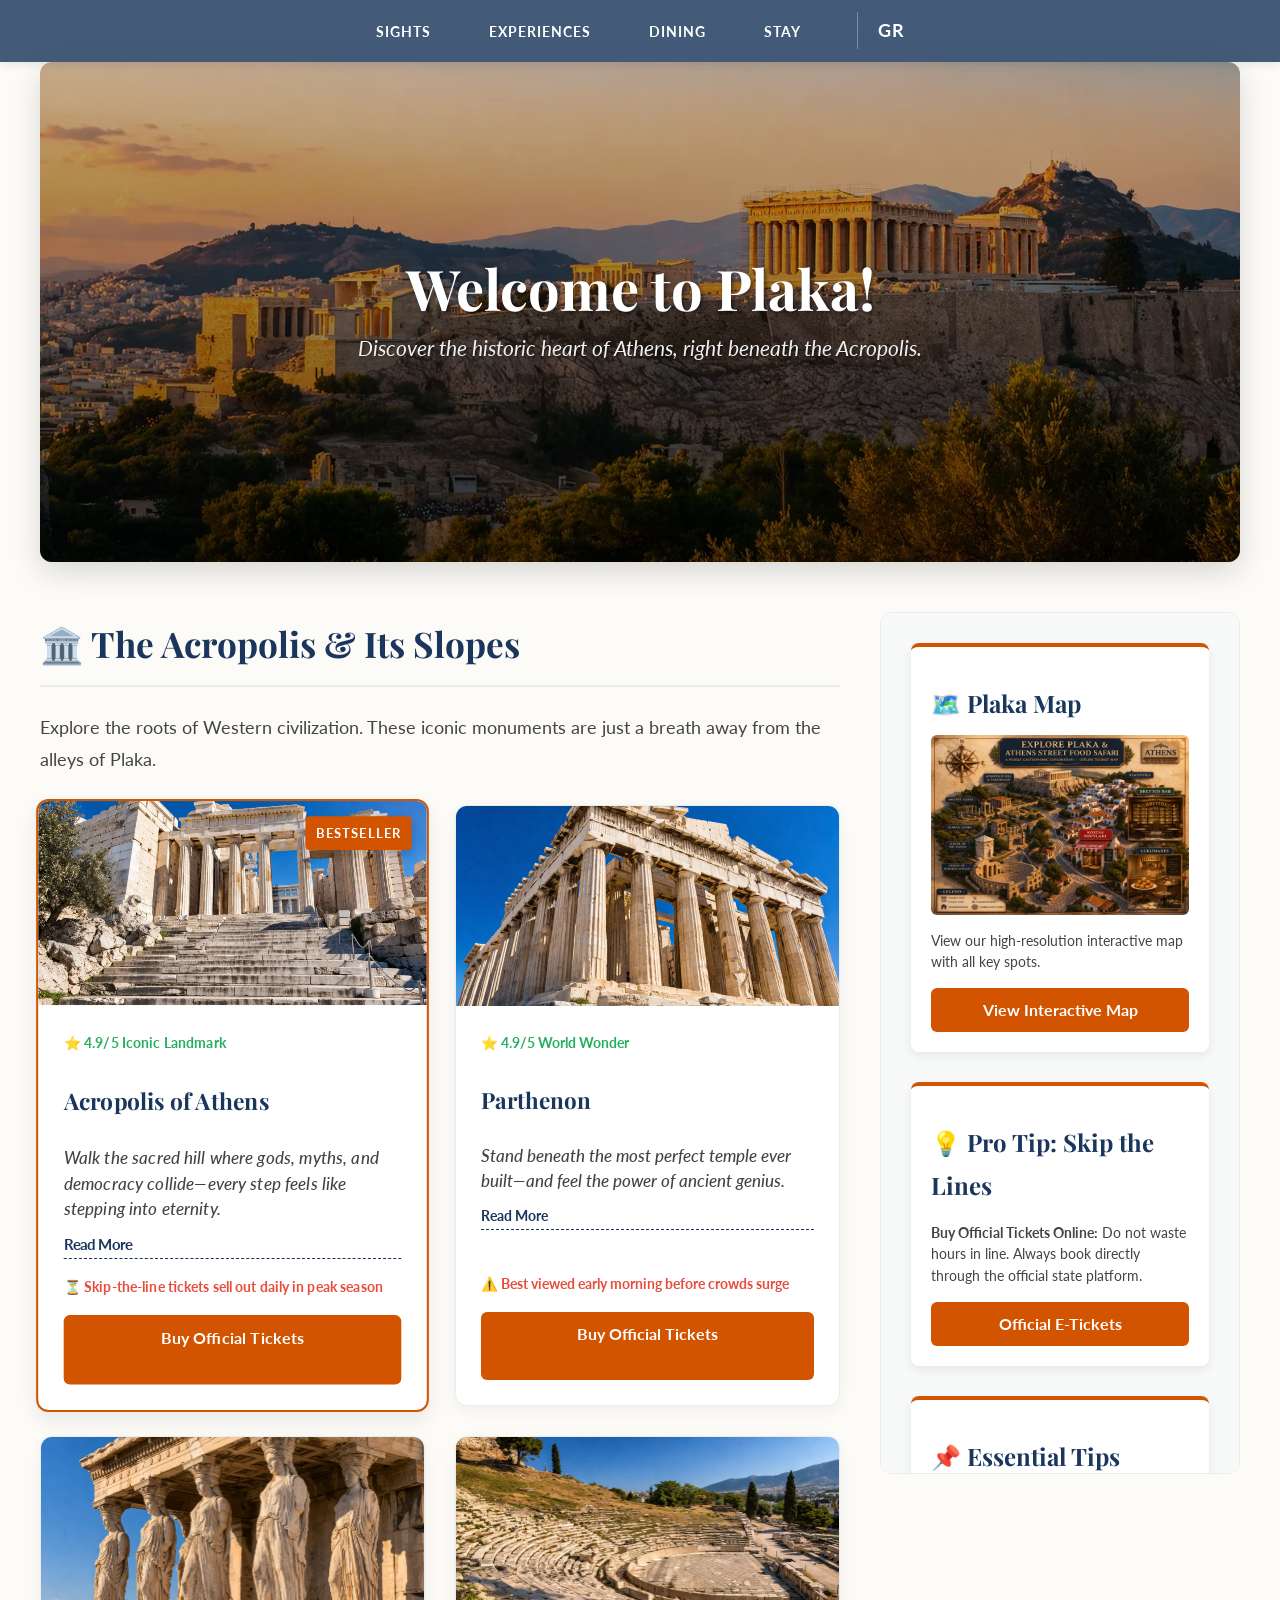
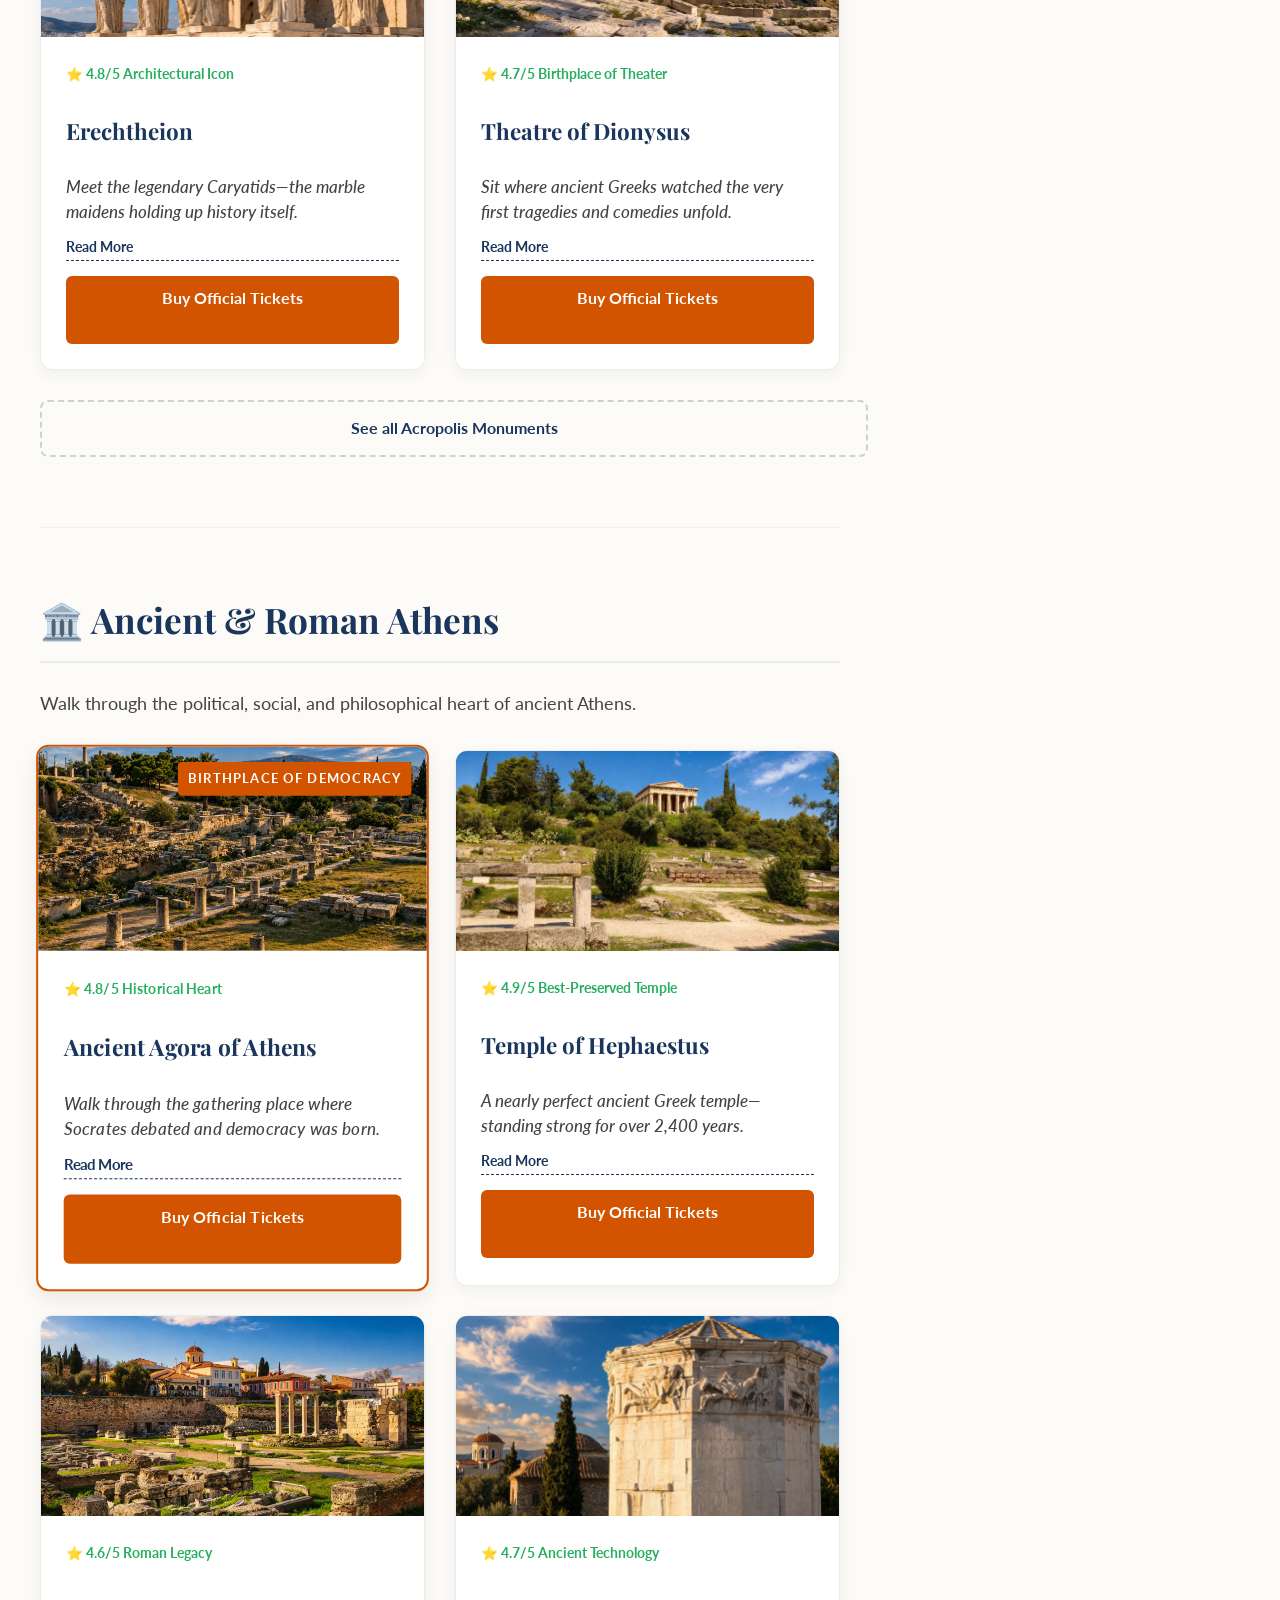
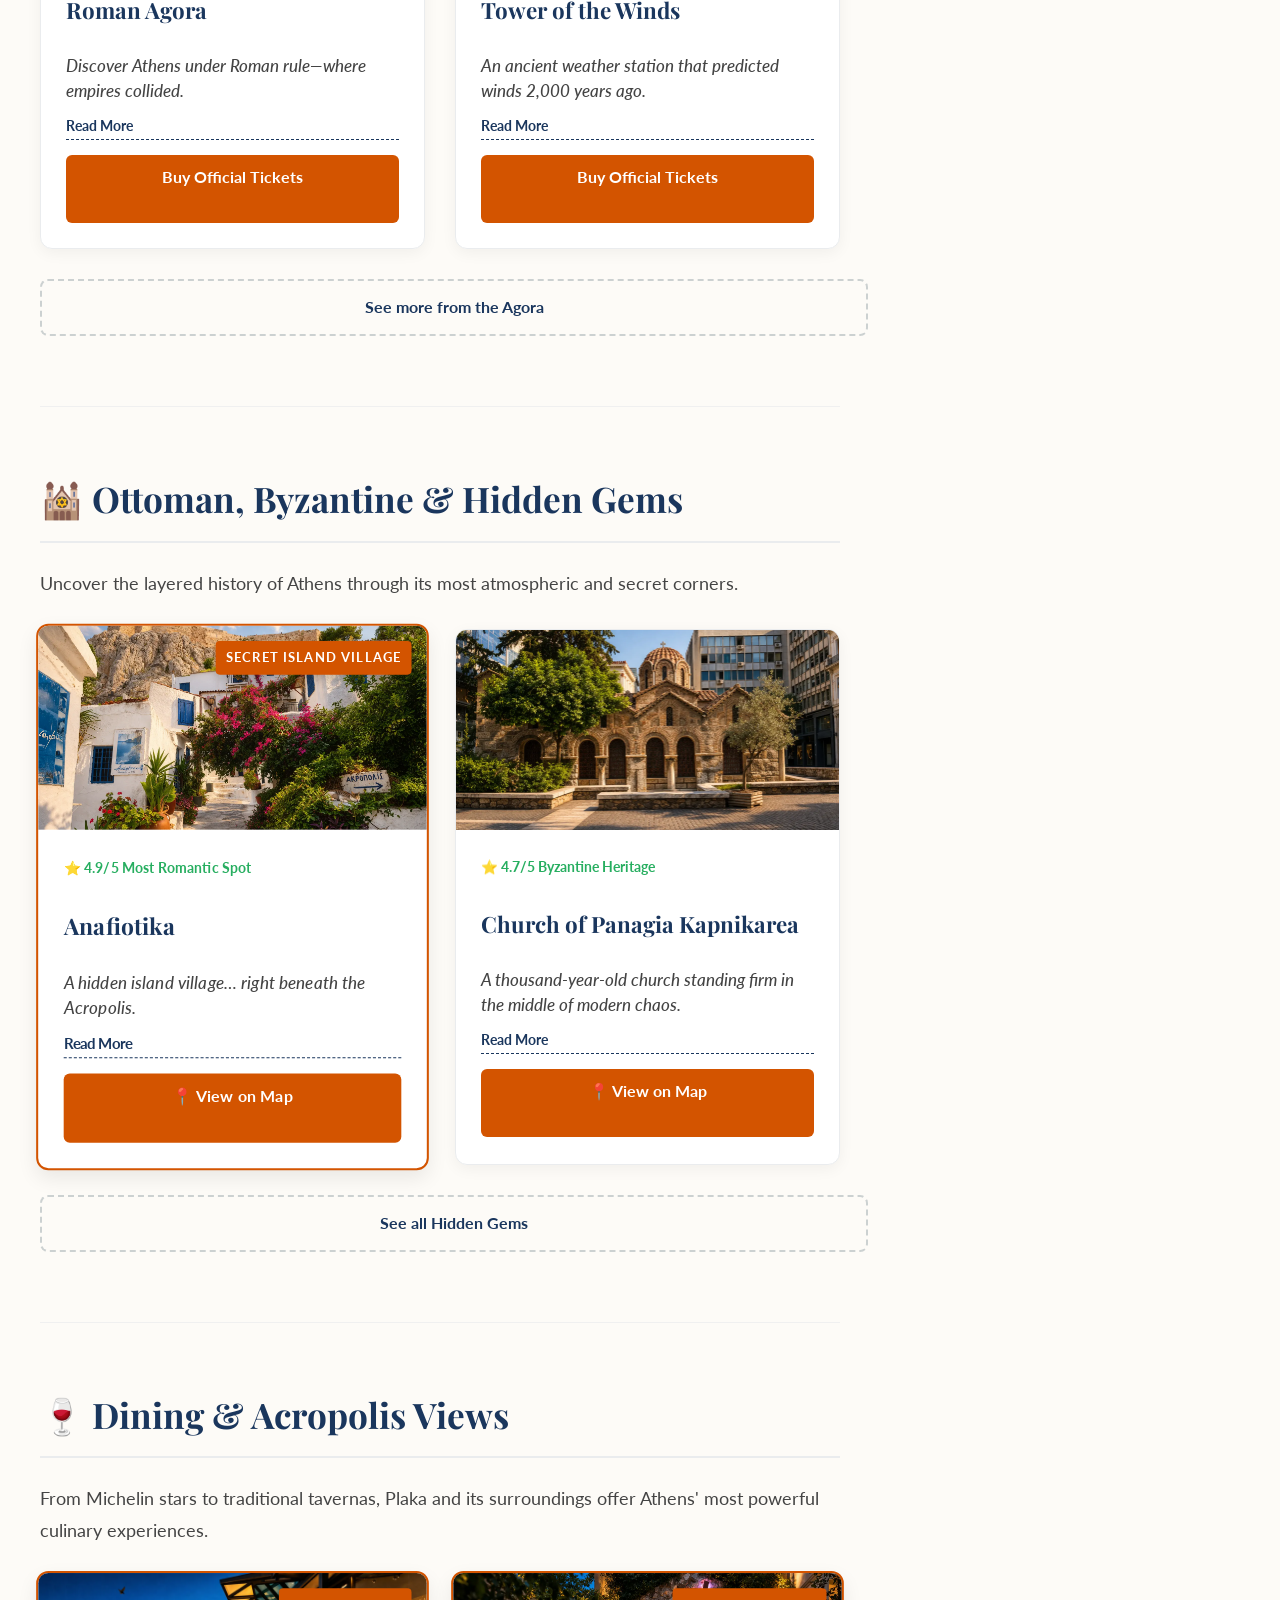
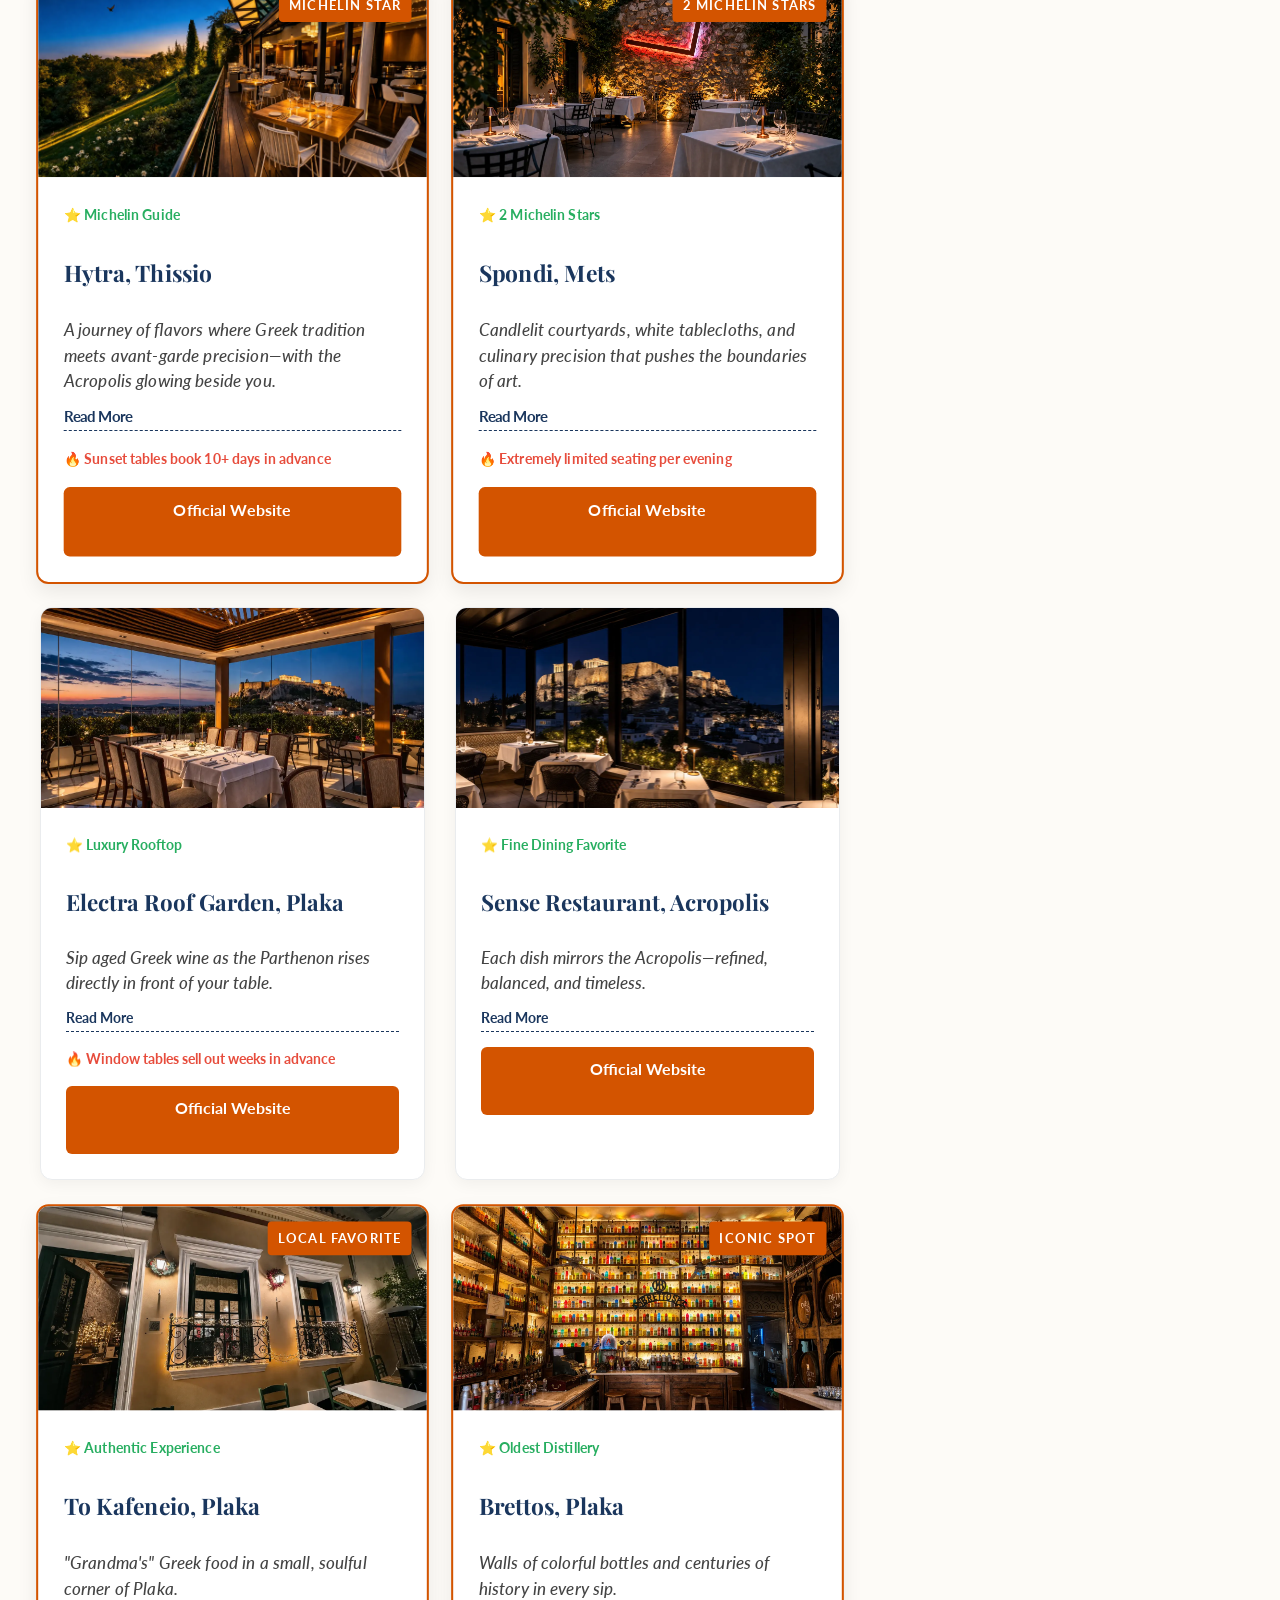
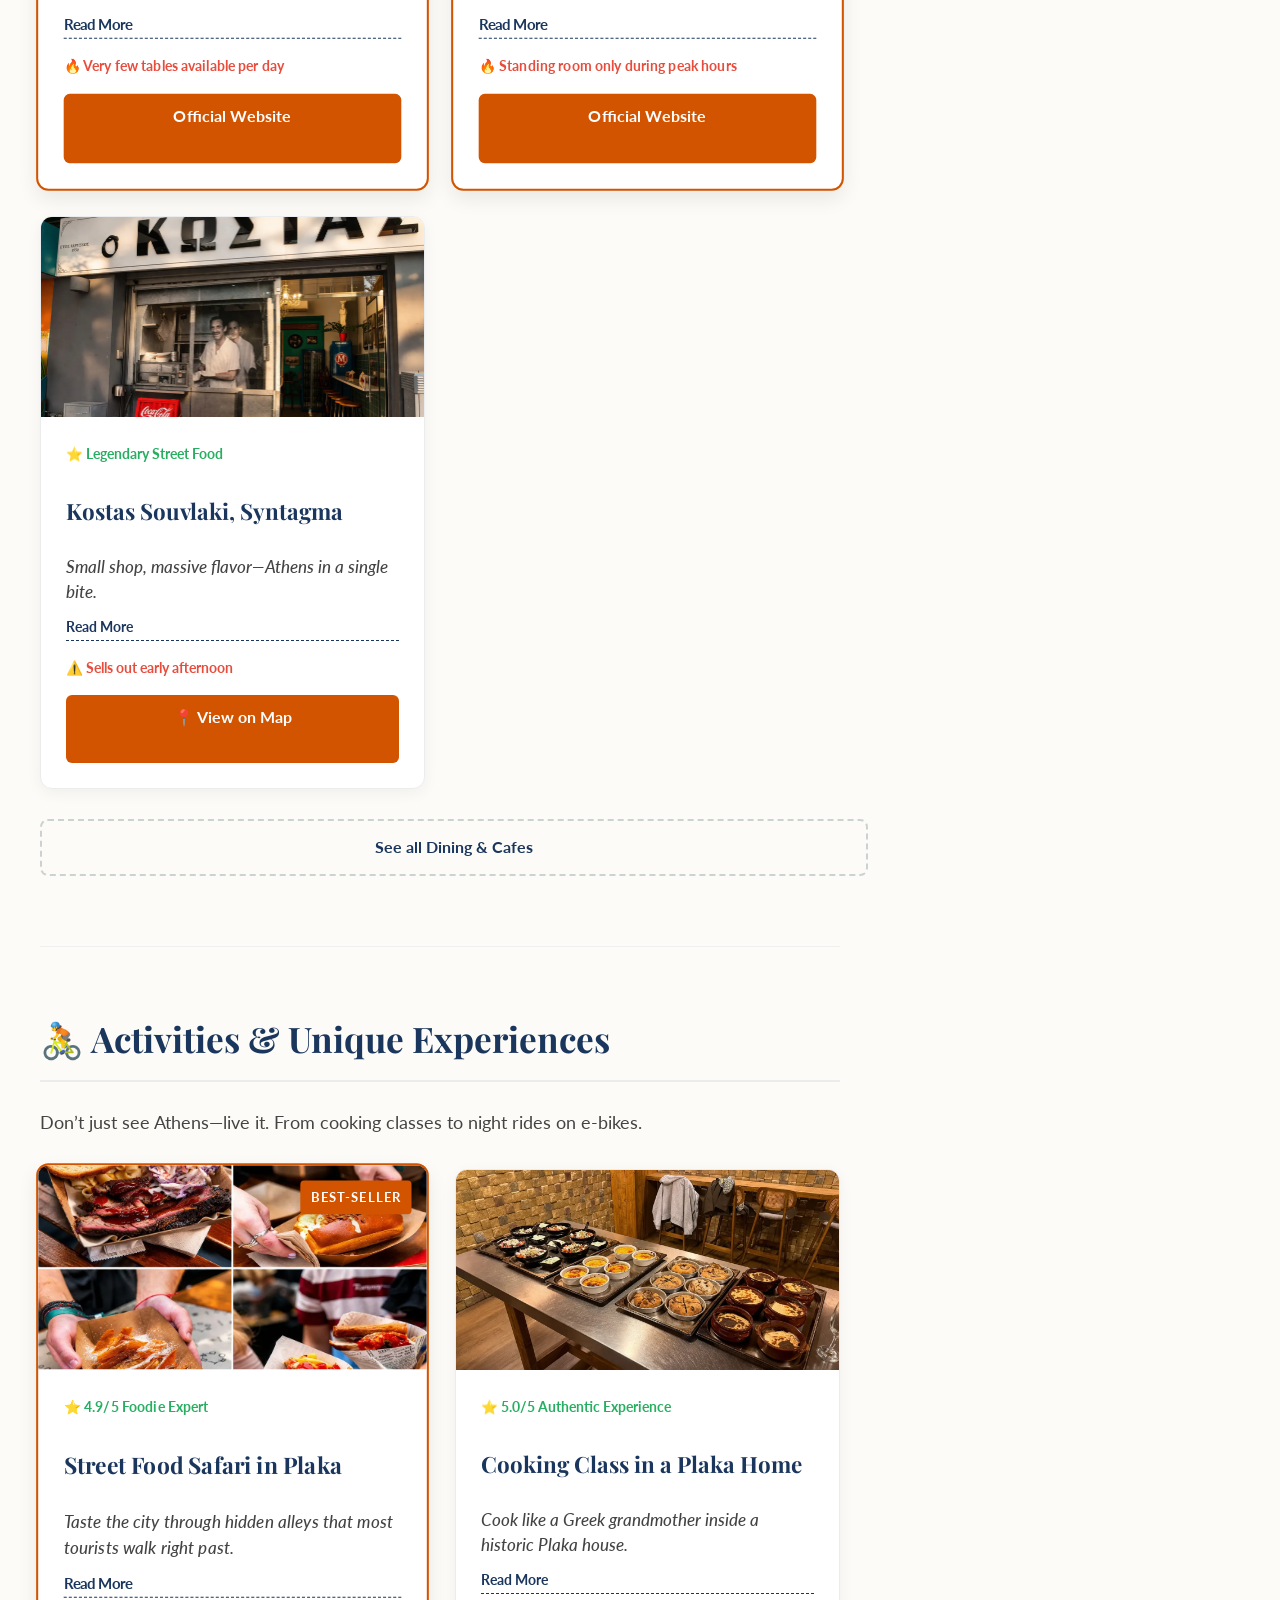
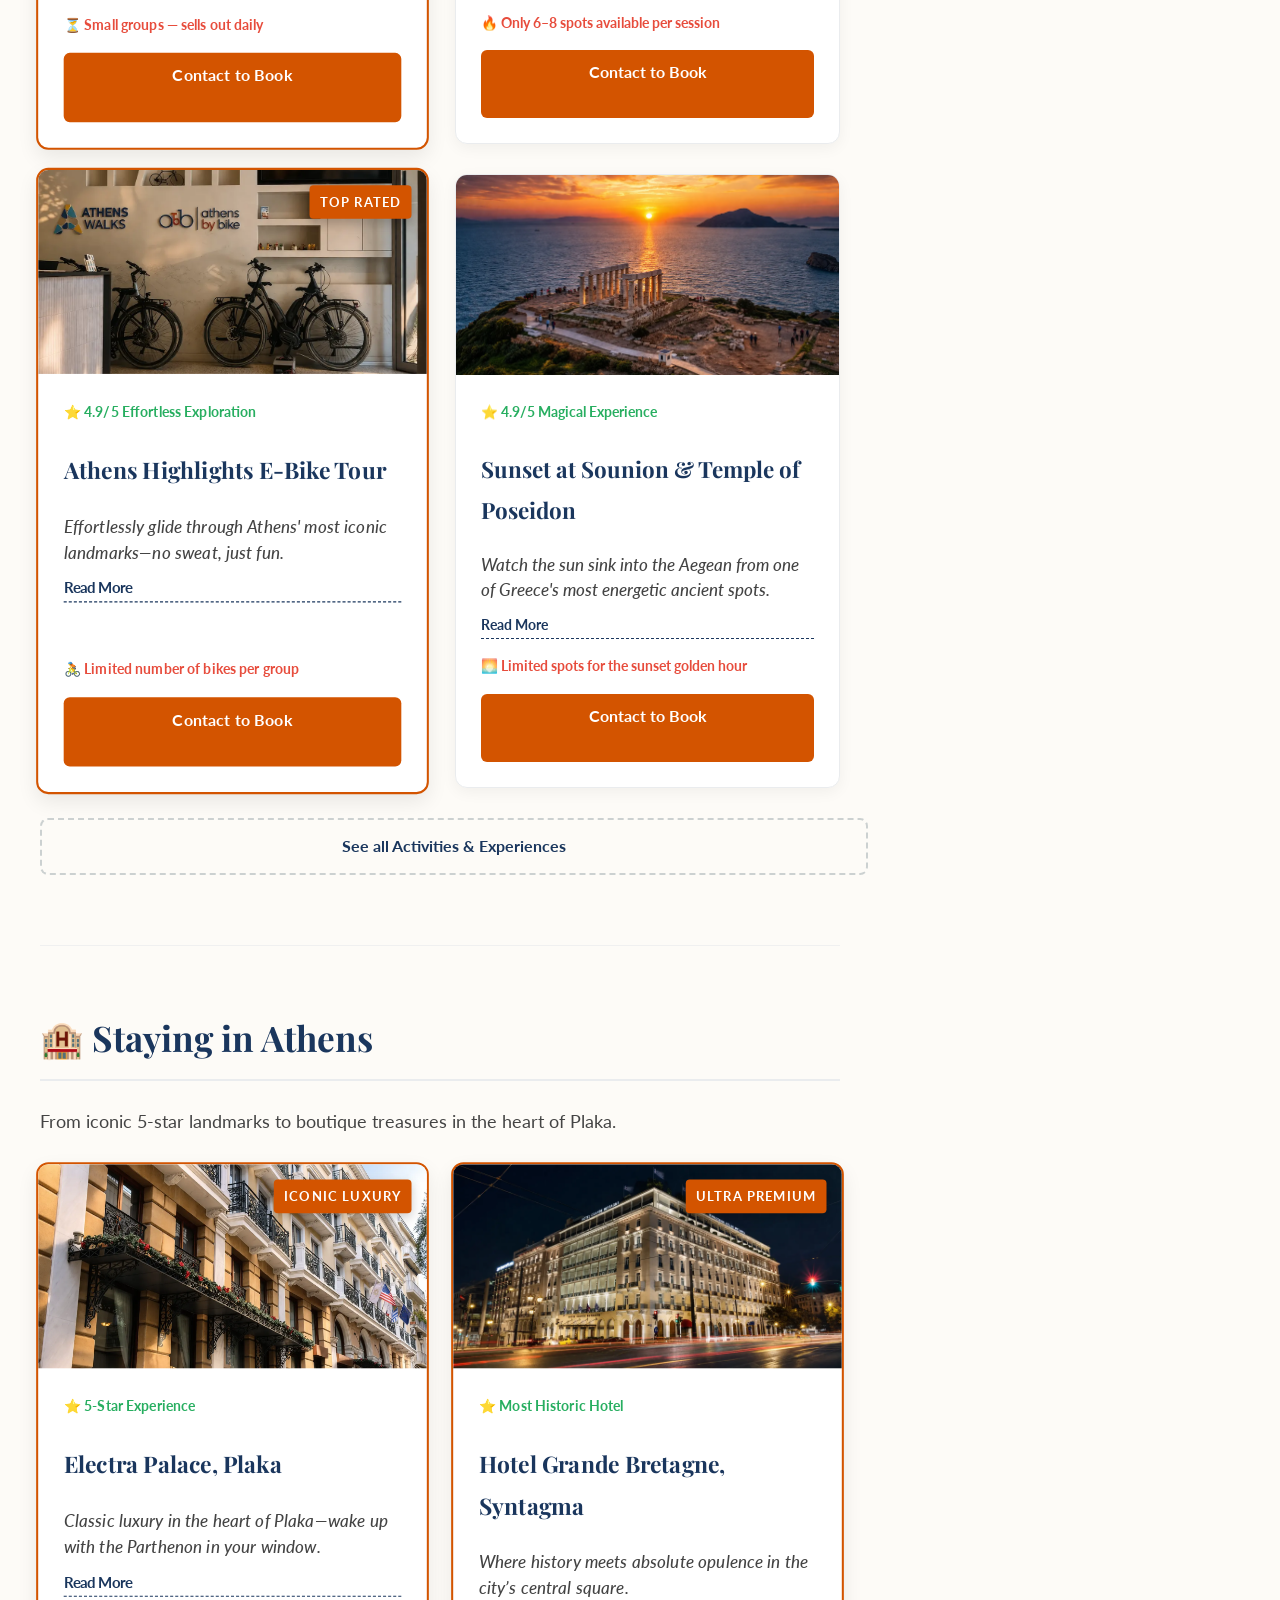
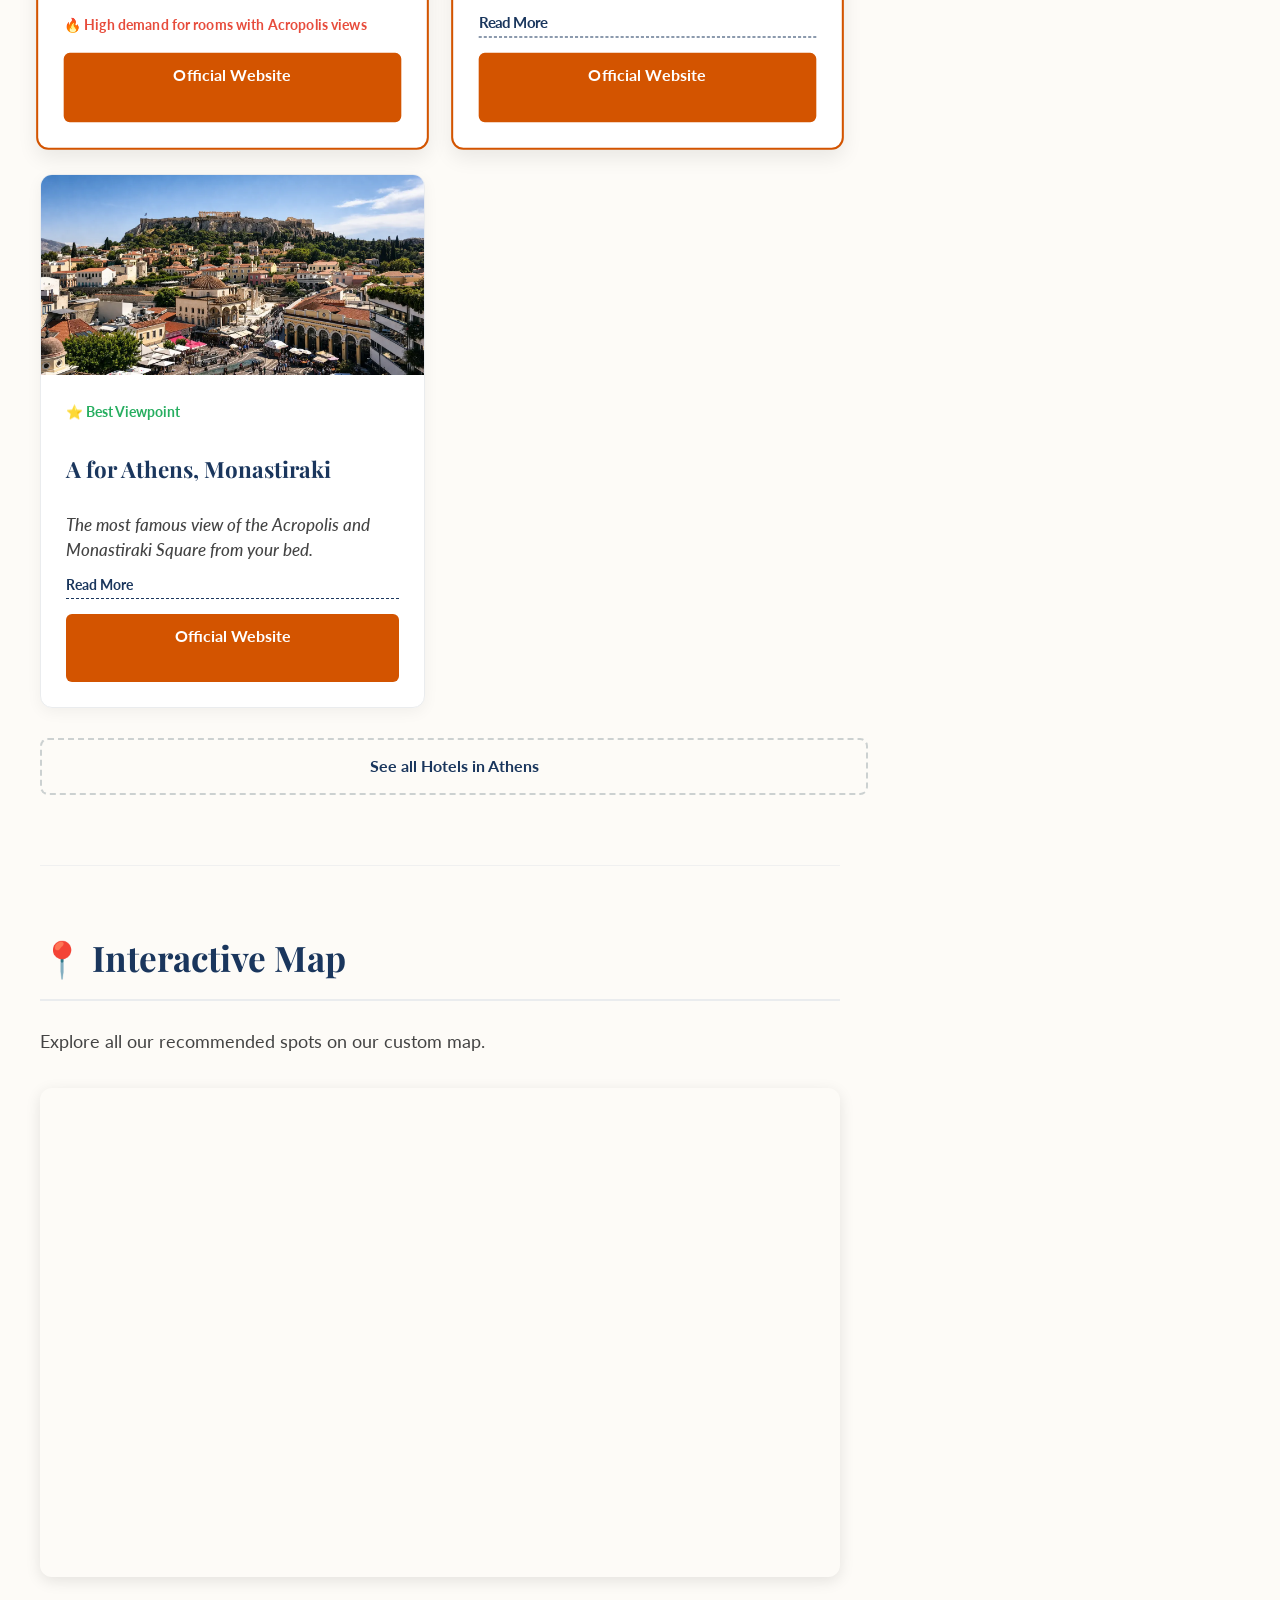
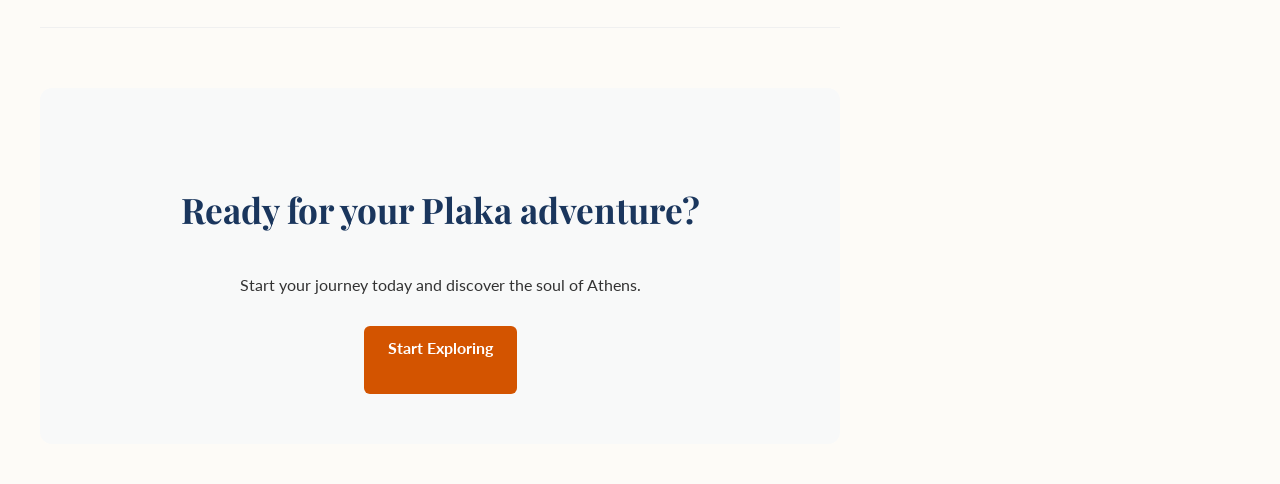
==== commit d113f825: "Add files via upload" ====
--- a/index.html
+++ b/index.html
@@ -303,7 +303,7 @@
                                 <div class="read-more-content">
                                     <p class="details-text">Built by island craftsmen in the 19th century, Anafiotika feels like the Cyclades. Whitewashed houses and narrow alleys create a magical contrast to busy Athens. Perfect for wandering.</p>
                                 </div>
-                                <a href="https://goo.gl/maps/R3D2P4e4yv12" target="_blank" rel="noopener noreferrer" class="cta-button">📍 View on Map</a>
+                                <a href="https://www.google.com/maps/search/?api=1&query=Anafiotika+Athens" target="_blank" rel="noopener noreferrer" class="cta-button">📍 View on Map</a>
                             </div>
                         </div>
 
@@ -319,7 +319,7 @@
                                 <div class="read-more-content">
                                     <p class="details-text">This 11th-century Byzantine church sits on busy Ermou Street. Its serene interior and frescoes offer a glimpse into medieval Athens. It’s a peaceful refuge from the city’s energy.</p>
                                 </div>
-                                <a href="https://goo.gl/maps/q9M5B7e4yv12" target="_blank" rel="noopener noreferrer" class="cta-button">📍 View on Map</a>
+                                <a href="https://www.google.com/maps/search/?api=1&query=Church+of+Panagia+Kapnikarea+Athens" target="_blank" rel="noopener noreferrer" class="cta-button">📍 View on Map</a>
                             </div>
                         </div>
 
@@ -335,7 +335,7 @@
                                 <div class="read-more-content">
                                     <p class="details-text">Built to celebrate a theatrical victory, this is one of the first examples of the Corinthian order. Tucked in a scenic corner of Plaka, it’s worth a stop for its detail and history.</p>
                                 </div>
-                                <a href="https://goo.gl/maps/t4P2C6e4yv12" target="_blank" rel="noopener noreferrer" class="cta-button">📍 View on Map</a>
+                                <a href="https://www.google.com/maps/search/?api=1&query=Choragic+Monument+of+Lysicrates+Athens" target="_blank" rel="noopener noreferrer" class="cta-button">📍 View on Map</a>
                             </div>
                         </div>
 
@@ -383,7 +383,7 @@
                                 <div class="read-more-content">
                                     <p class="details-text">This hill offers panoramic views, especially at sunset. It’s less crowded than the Acropolis and a local favorite for walks. You’ll find historical monuments and secret paths.</p>
                                 </div>
-                                <a href="https://goo.gl/maps/b8N3F5e4yv12" target="_blank" rel="noopener noreferrer" class="cta-button">📍 View on Map</a>
+                                <a href="https://www.google.com/maps/search/?api=1&query=Philopappos+Hill+Athens" target="_blank" rel="noopener noreferrer" class="cta-button">📍 View on Map</a>
                             </div>
                         </div>
 
@@ -609,7 +609,7 @@
                                 <div class="read-more-content">
                                     <p class="details-text">A charming taverna with a relaxed atmosphere, serving traditional dishes and local wine. Perfect after a walk through the Agora.</p>
                                 </div>
-                                <a href="https://www.google.com/maps/search/?api=1&query=Diodos+Ancient+Agora+Cafe+Athens" target="_blank" rel="noopener noreferrer" class="cta-button">📍 View on Map</a>
+                                <a href="https://www.google.com/maps/search/?api=1&query=Diodos+Ancient+Agora+Athens" target="_blank" rel="noopener noreferrer" class="cta-button">📍 View on Map</a>
                             </div>
                         </div>
 
@@ -910,17 +910,17 @@
 
                 <section class="content-section" id="interactive-map">
                     <h2>📍 Interactive Map</h2>
-                    <p class="intro-text">Navigate all the spots recommended in our guide directly on the map.</p>
+                    <p class="intro-text">Explore all our recommended spots on our custom map.</p>
                     <div style="border-radius: 12px; overflow: hidden; box-shadow: 0 4px 15px rgba(0,0,0,0.1); margin-bottom: 20px;">
                         <iframe title="Interactive map of restaurants, hotels, and attractions in Plaka, Athens" src="https://www.google.com/maps/d/u/2/embed?mid=1hN99oyxJ5O9g8pEDppY--PwSM4Z5iZ0&ehbc=2E312F" width="100%" height="480" style="border:0;" allowfullscreen="" loading="lazy"></iframe>
                     </div>
                 </section>
-
                 <section class="final-cta">
                     <h2>Ready for your Plaka adventure?</h2>
                     <p>Start your journey today and discover the soul of Athens.</p>
                     <a href="#attractions" class="cta-button">Start Exploring</a>
                 </section>
+                
             </main>
 
             <aside class="sidebar" role="complementary">
@@ -929,7 +929,7 @@
                         <h3>🗺️ Plaka Map</h3>
                         <img src="images/plaka-athens-offline-map.webp" alt="Offline map of Plaka neighborhood showing key streets and landmarks" loading="lazy" width="280" height="180">
                         <p class="widget-text">View our high-resolution interactive map with all key spots.</p>
-                        <a href="#interactive-map" class="cta-button cta-full">Open Map</a>
+                        <a href="#interactive-map" class="cta-button cta-full">View Interactive Map</a>
                     </div>
                 </div>
 
@@ -947,6 +947,7 @@
                         <ul class="widget-text" style="padding-left: 20px;">
                             <li><strong>Footwear:</strong> Wear comfortable shoes for cobblestone streets.</li>
                             <li><strong>Tipping:</strong> A 5-10% tip is customary in restaurants.</li>
+                            <li><strong>Dress Code:</strong> Cover shoulders/knees when visiting churches.</li>
                         </ul>
                     </div>
                 </div>
@@ -959,7 +960,8 @@
                     </div>
                 </div>
             </aside>
-        </div>
+            
+        </div> 
     </div> 
 
     <script type="application/ld+json">
@@ -980,6 +982,13 @@
         "@type": "City",
         "name": "Athens",
         "addressCountry": "GR"
+      },
+      "breadcrumb": {
+        "@type": "BreadcrumbList",
+        "itemListElement": [
+          { "@type": "ListItem", "position": 1, "name": "Athens", "item": "https://plakaathens.github.io/" },
+          { "@type": "ListItem", "position": 2, "name": "Plaka", "item": "https://plakaathens.github.io/index.html" }
+        ]
       }
     }
     </script>
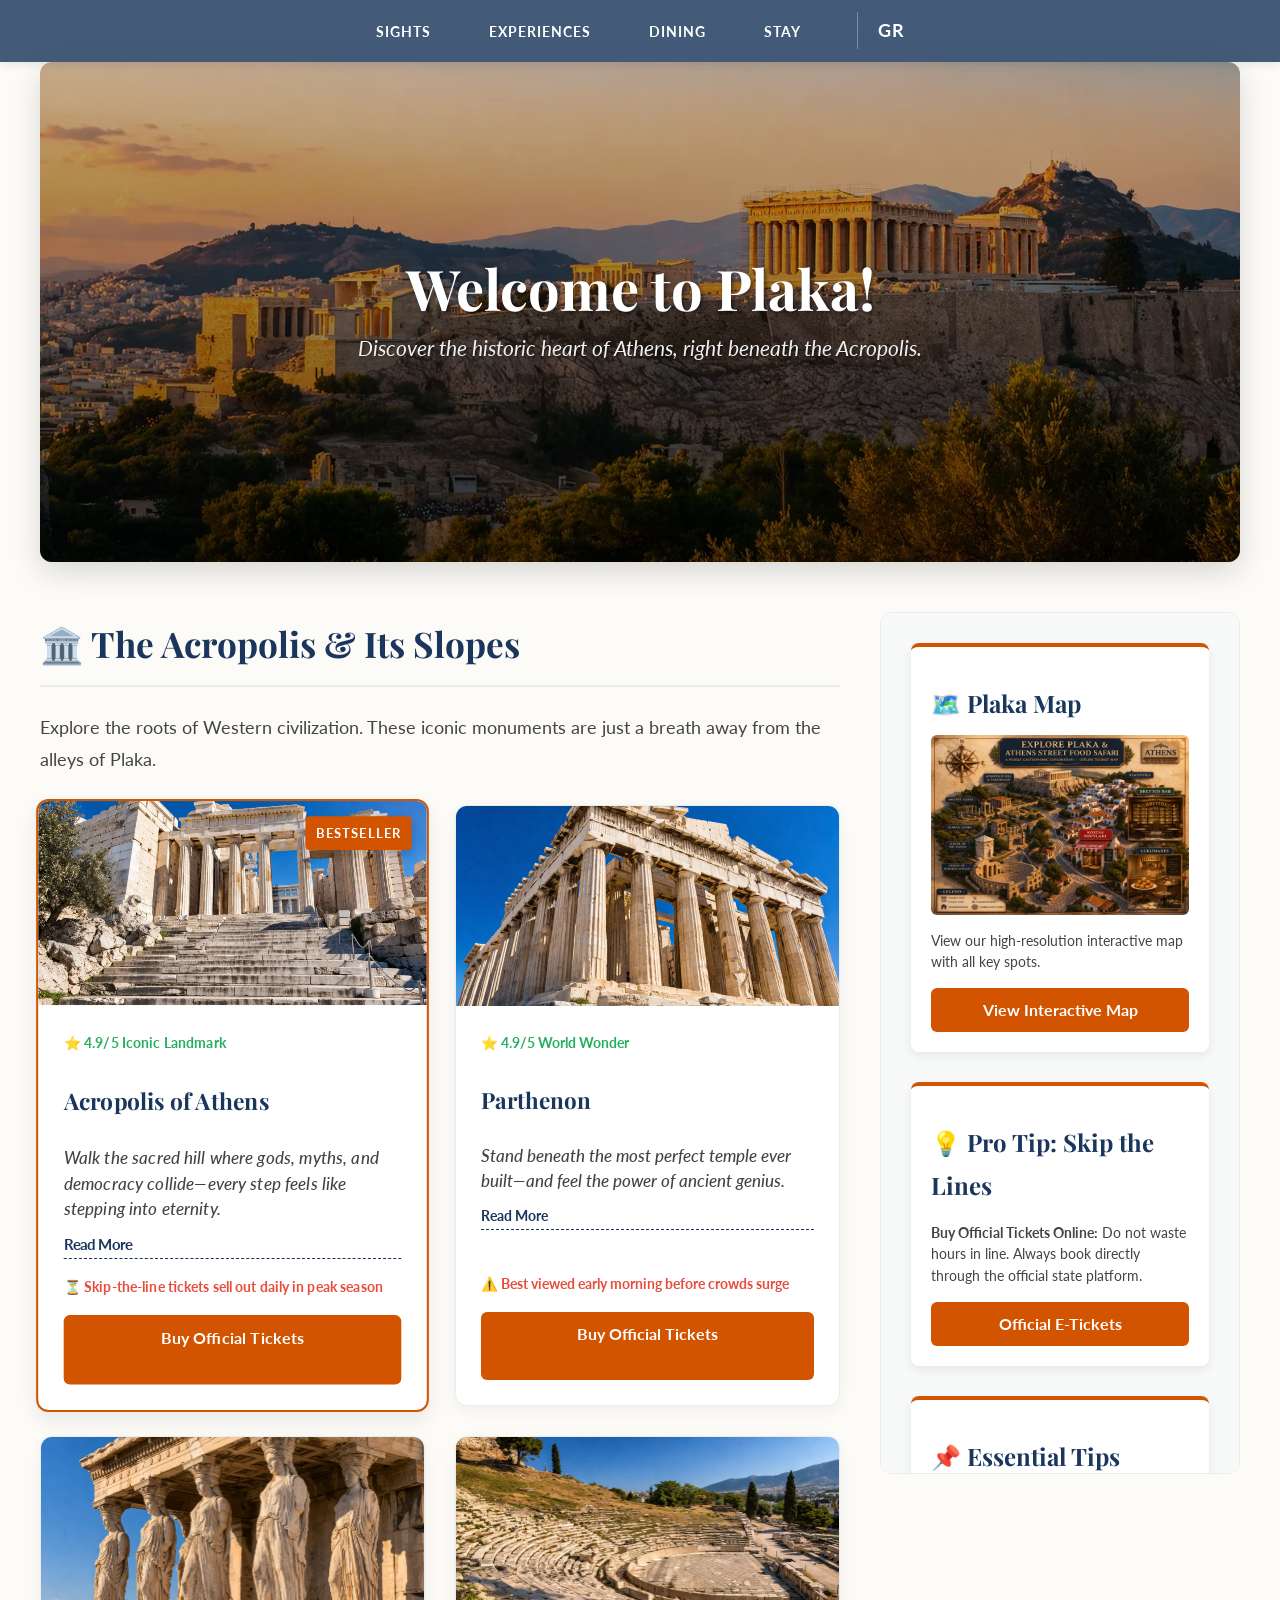
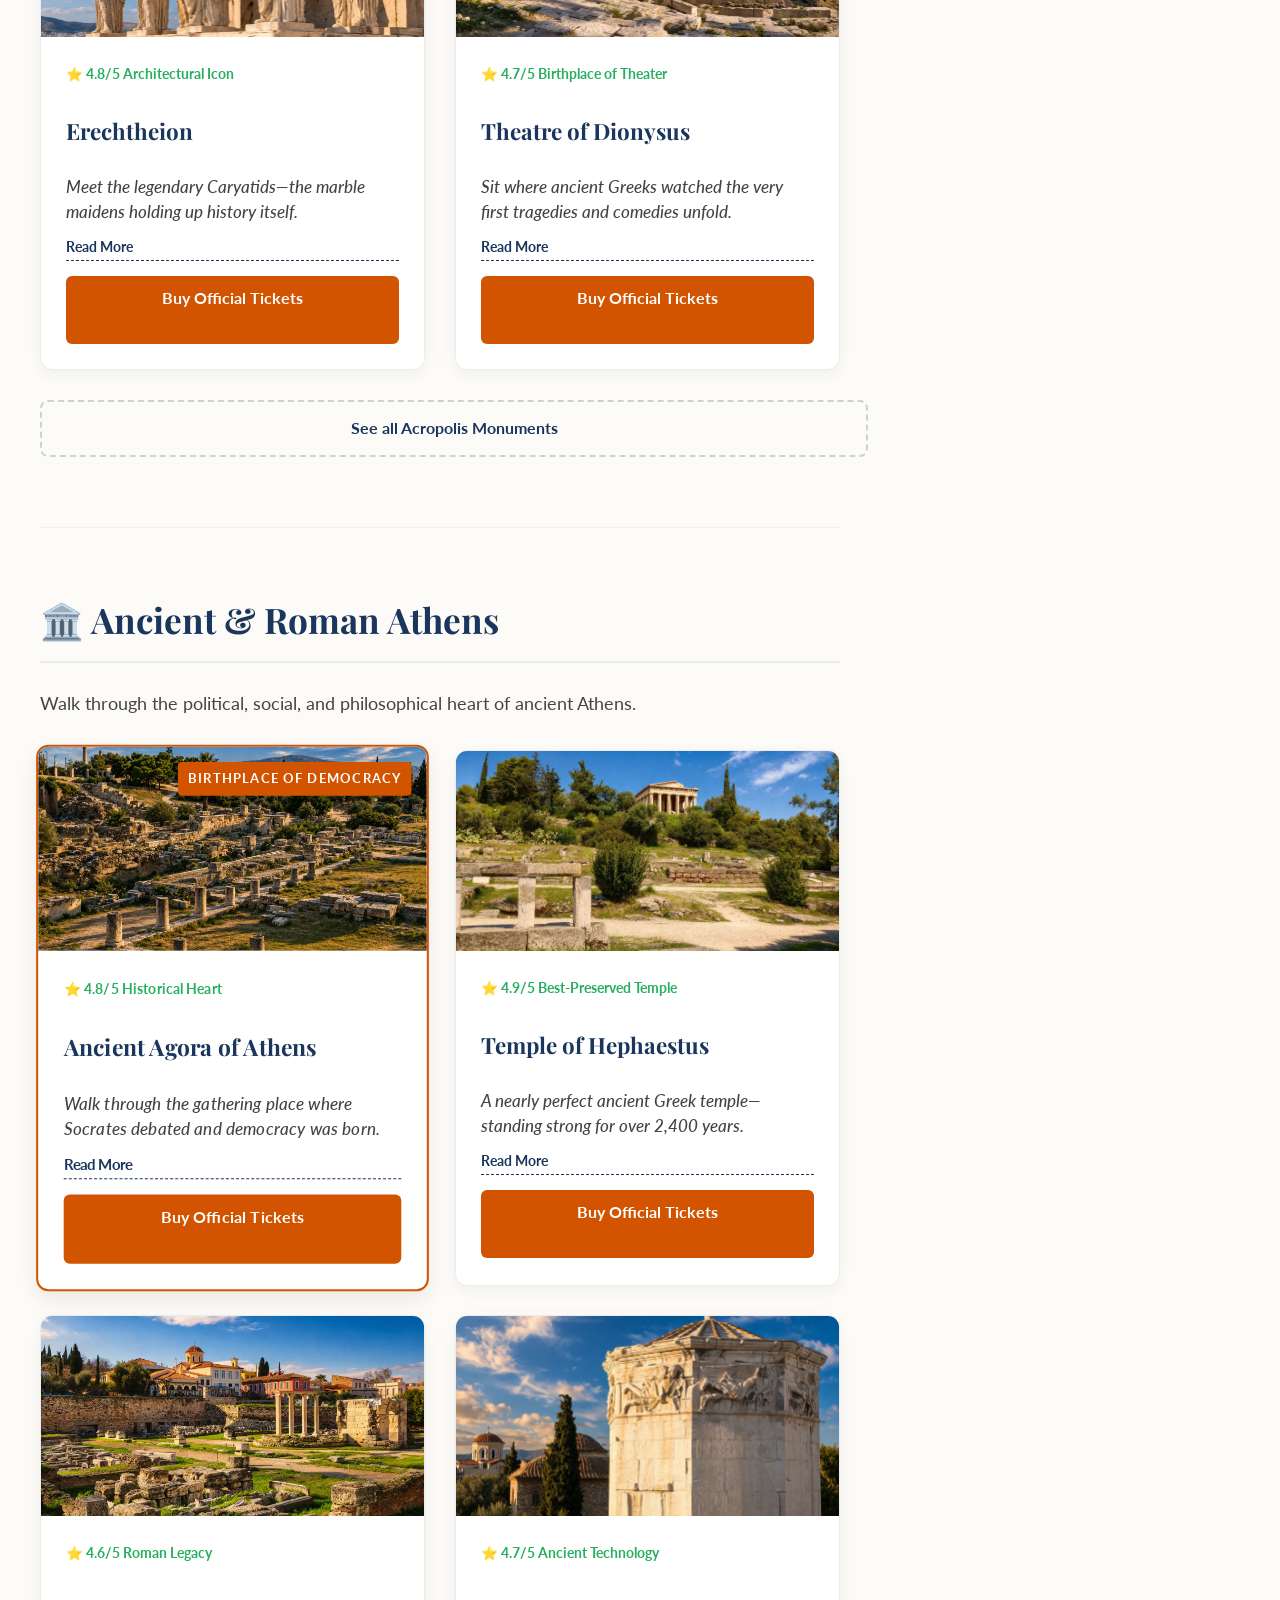
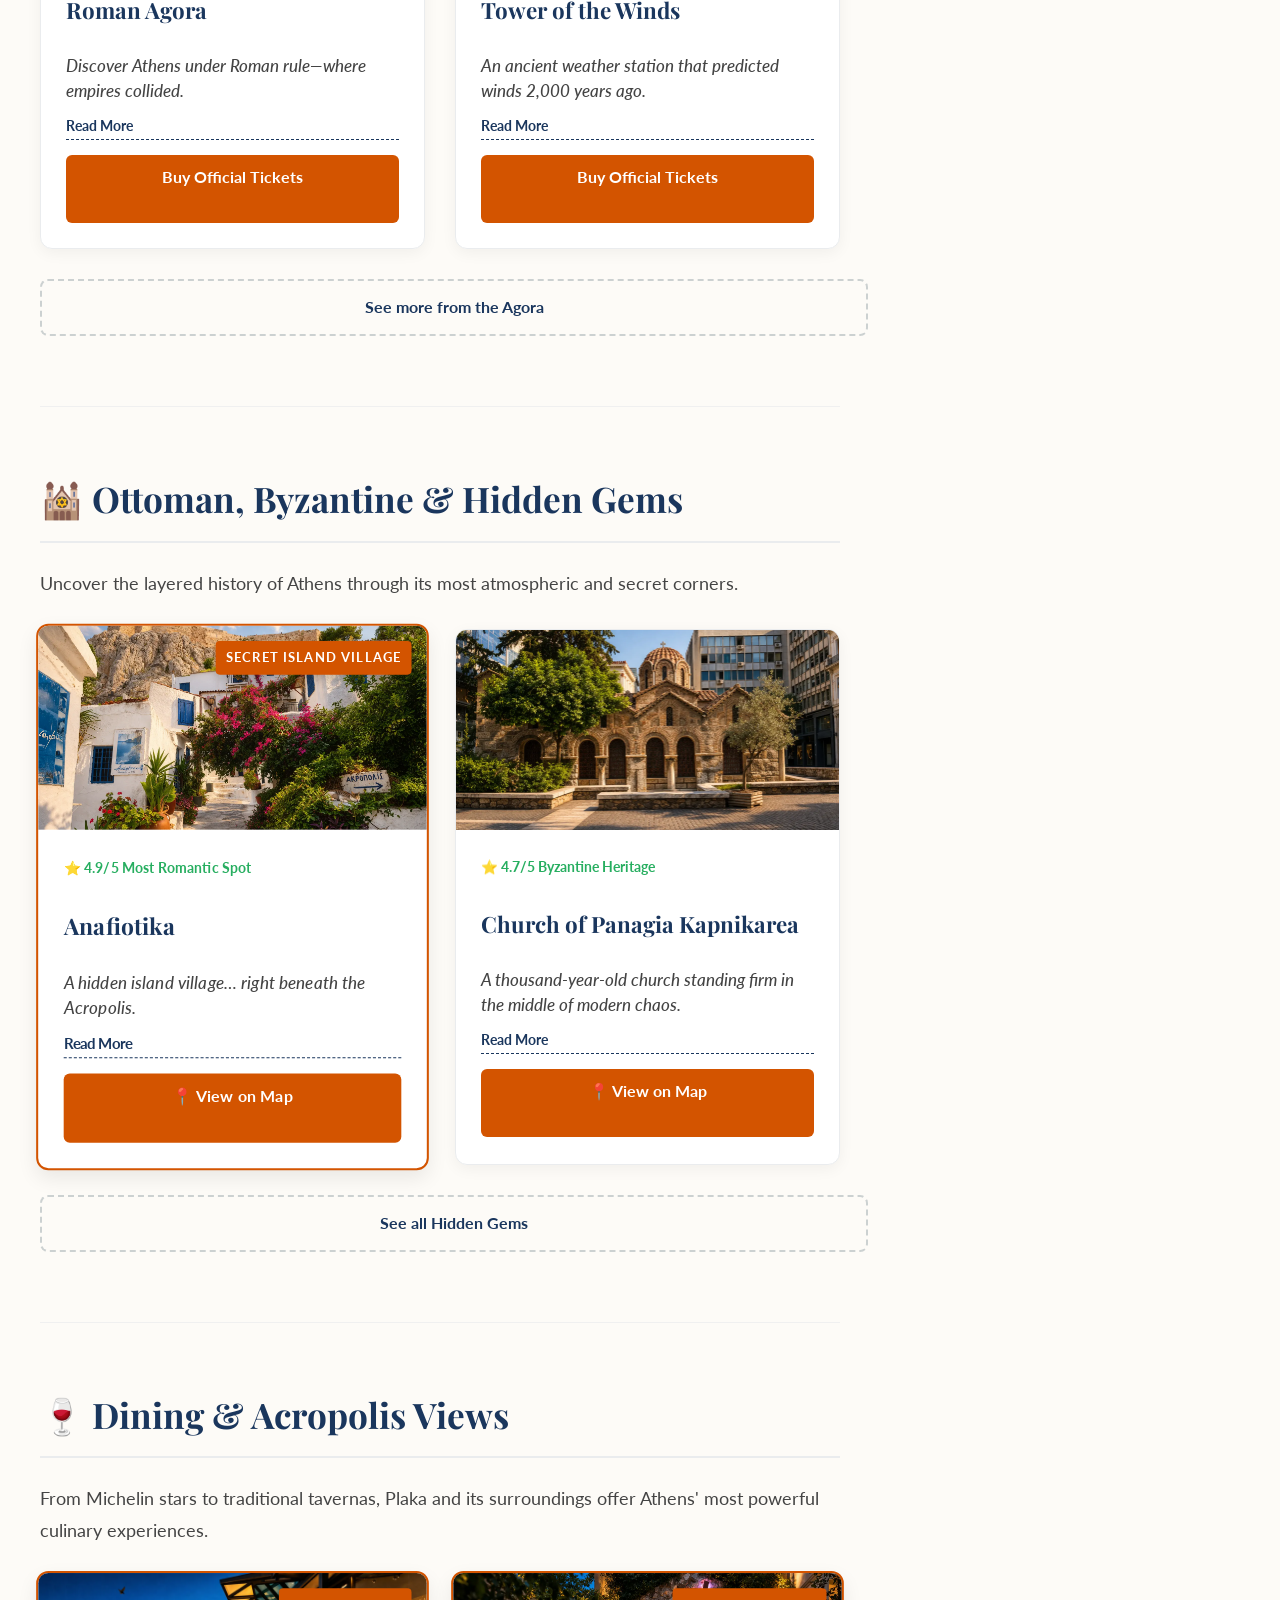
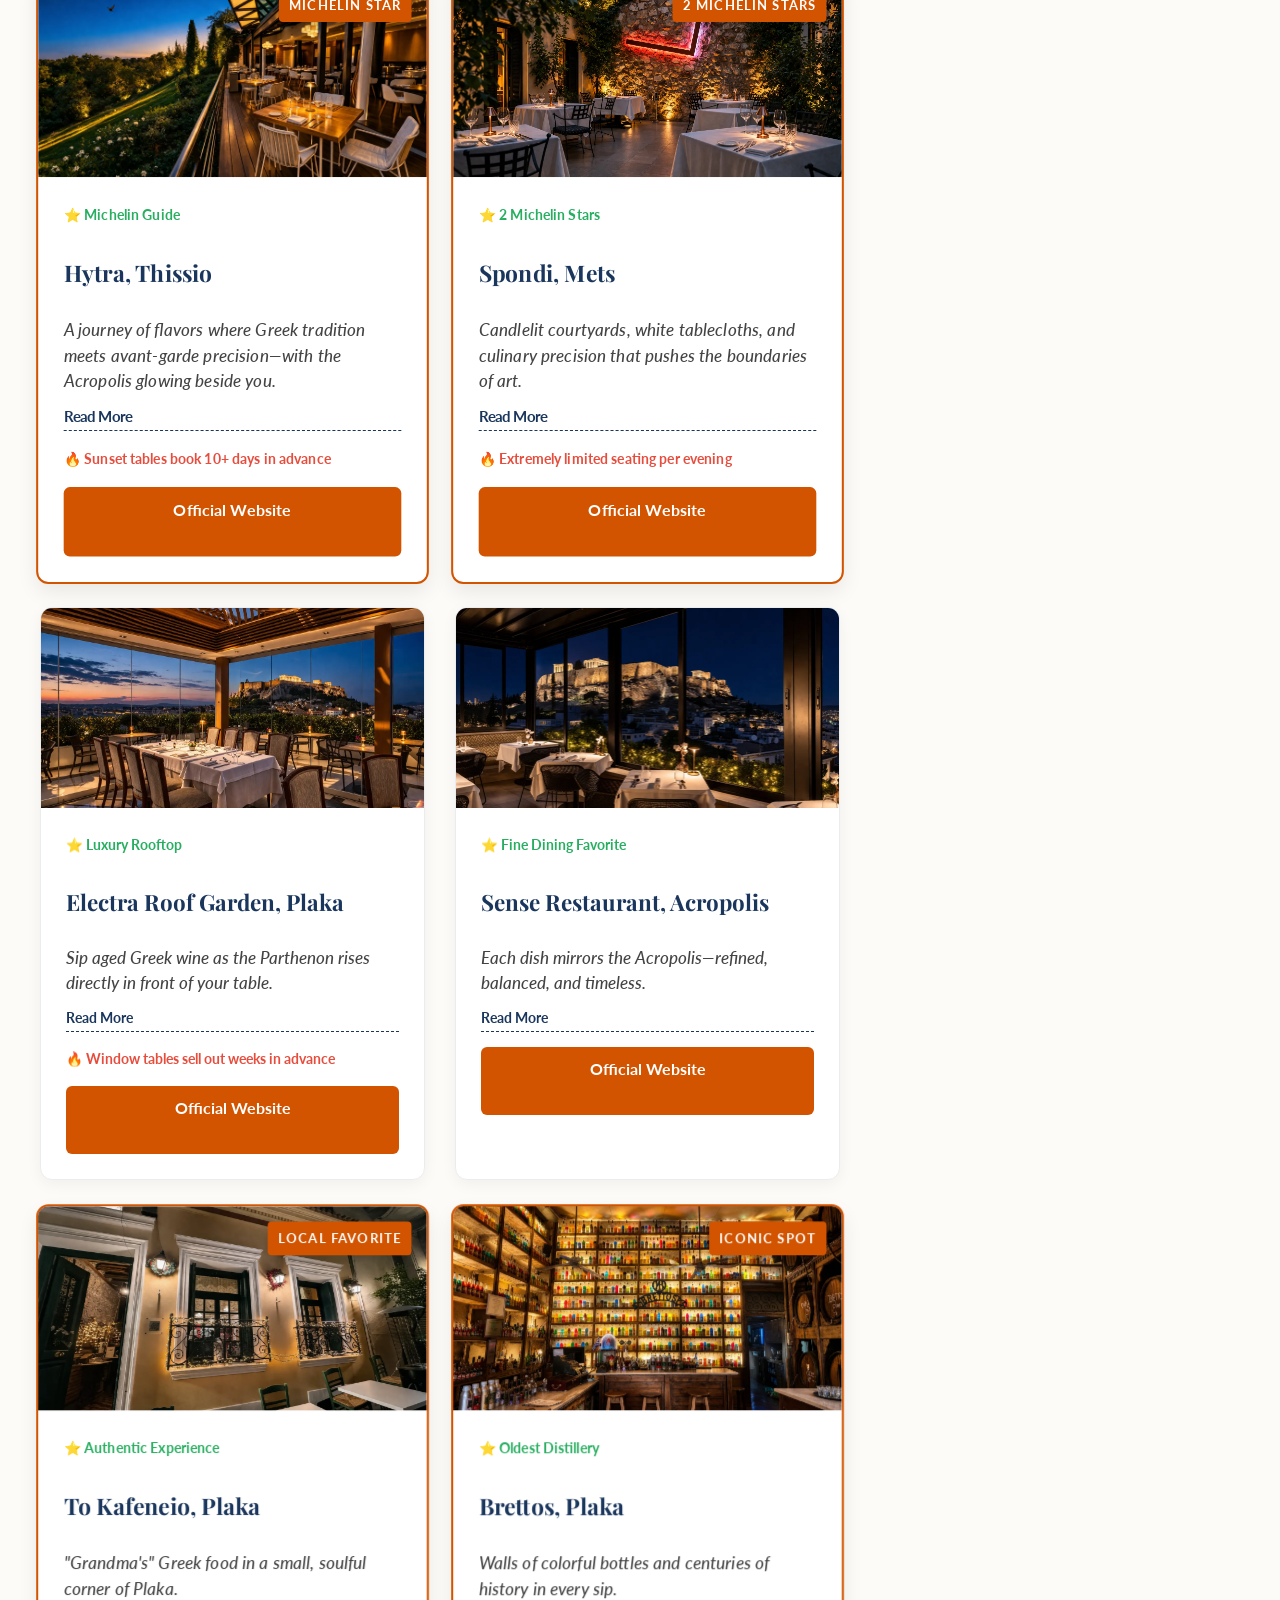
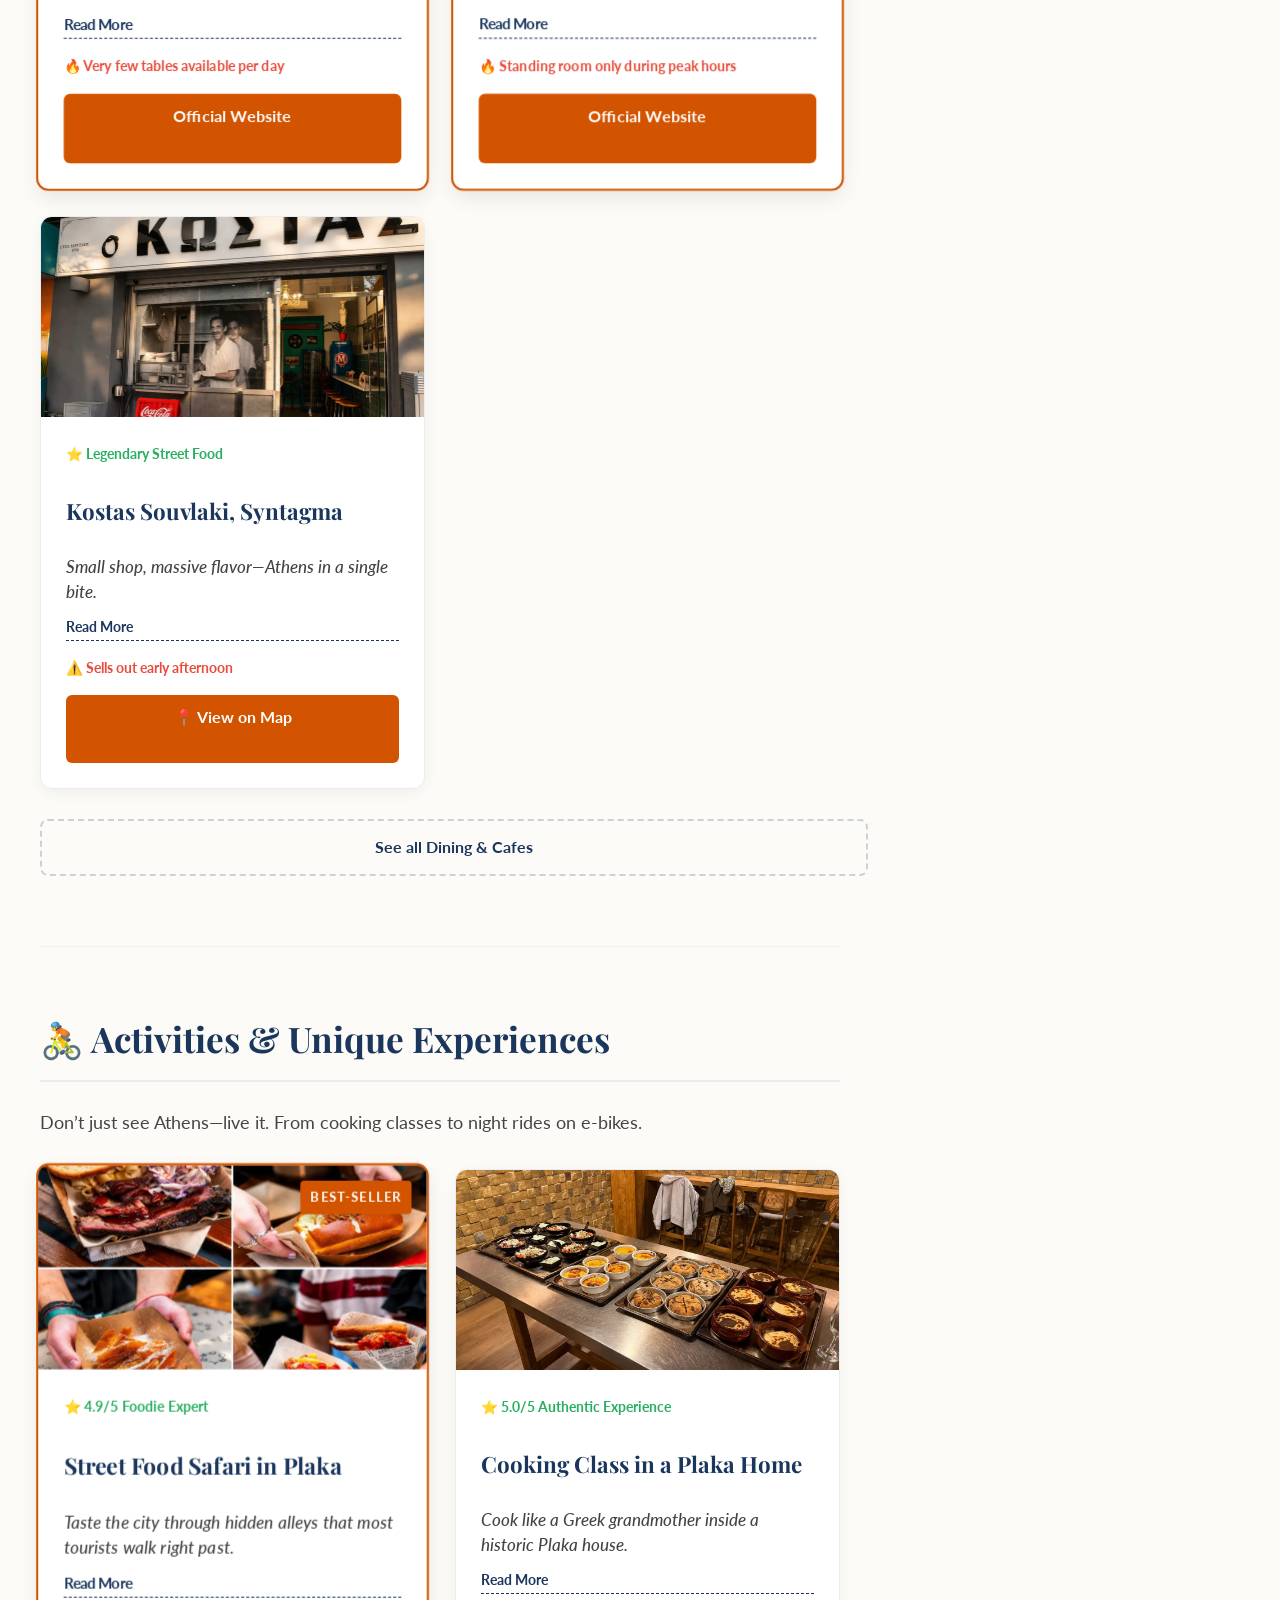
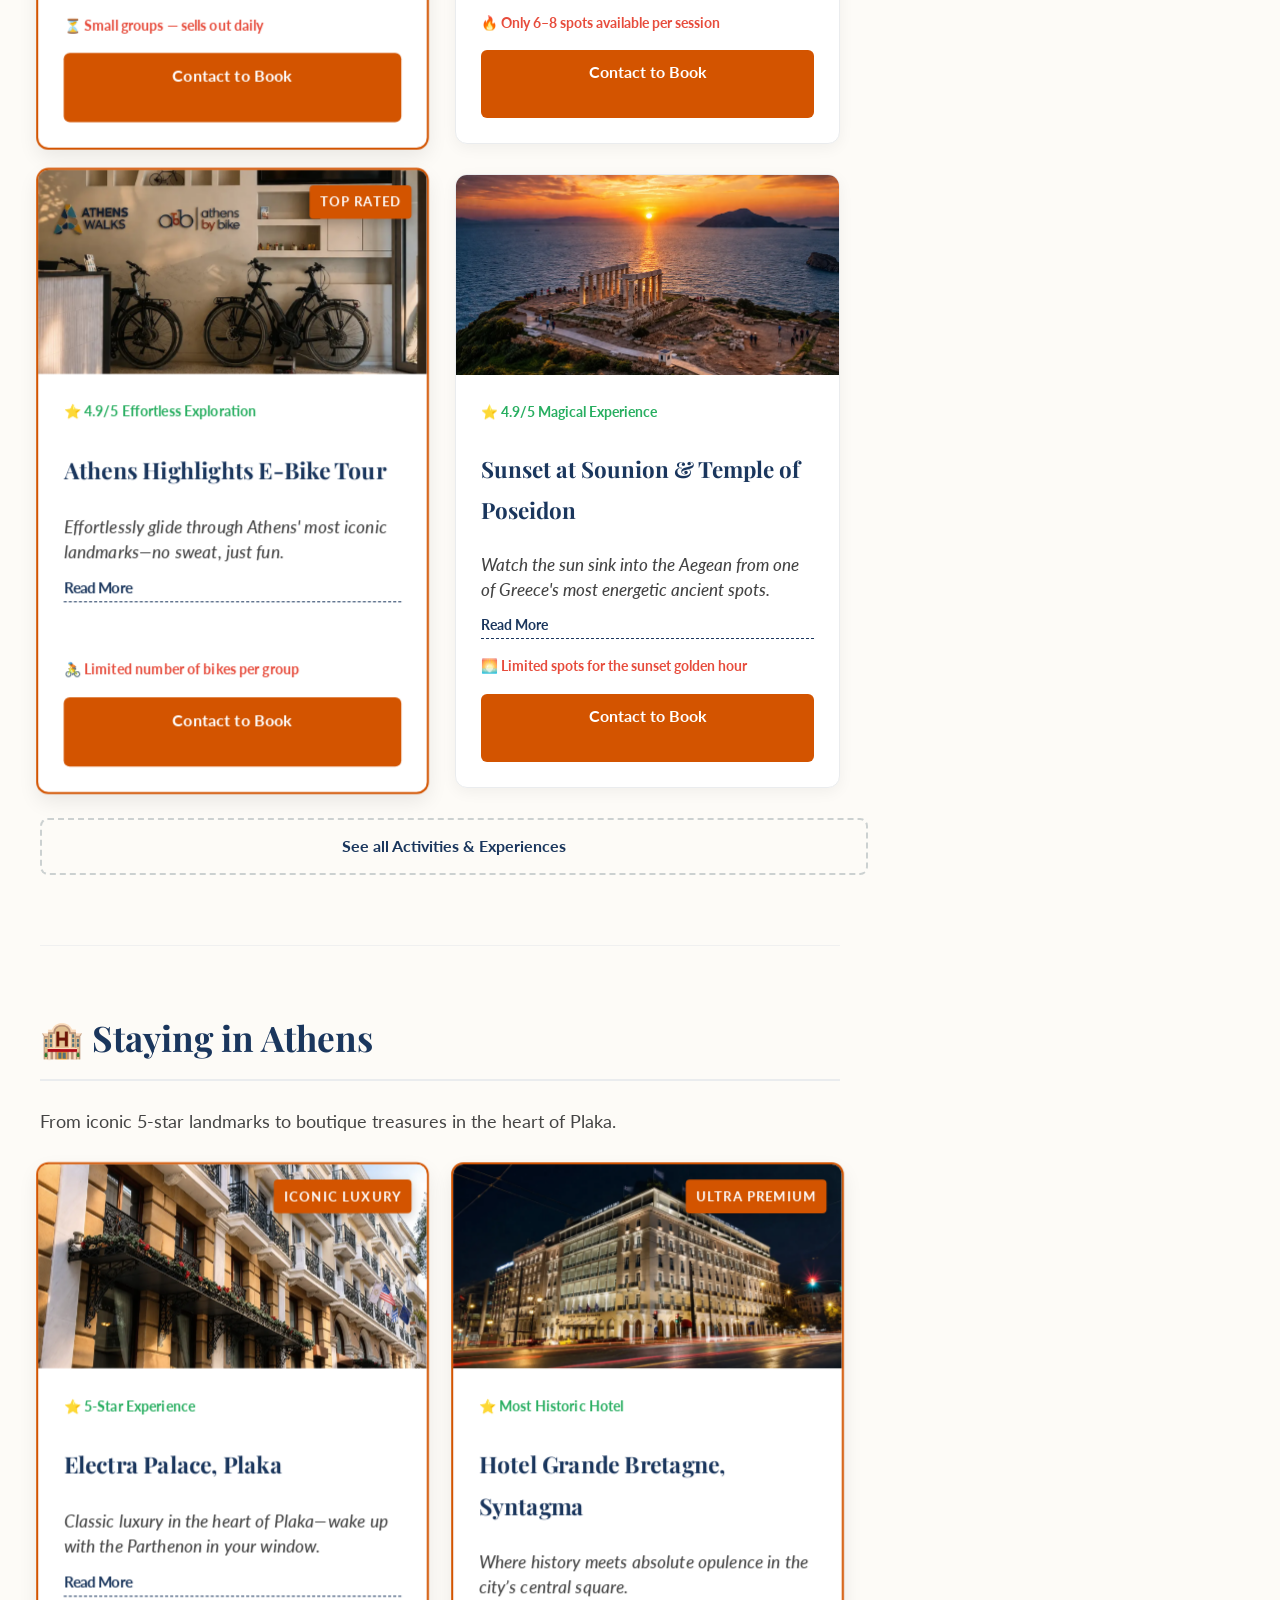
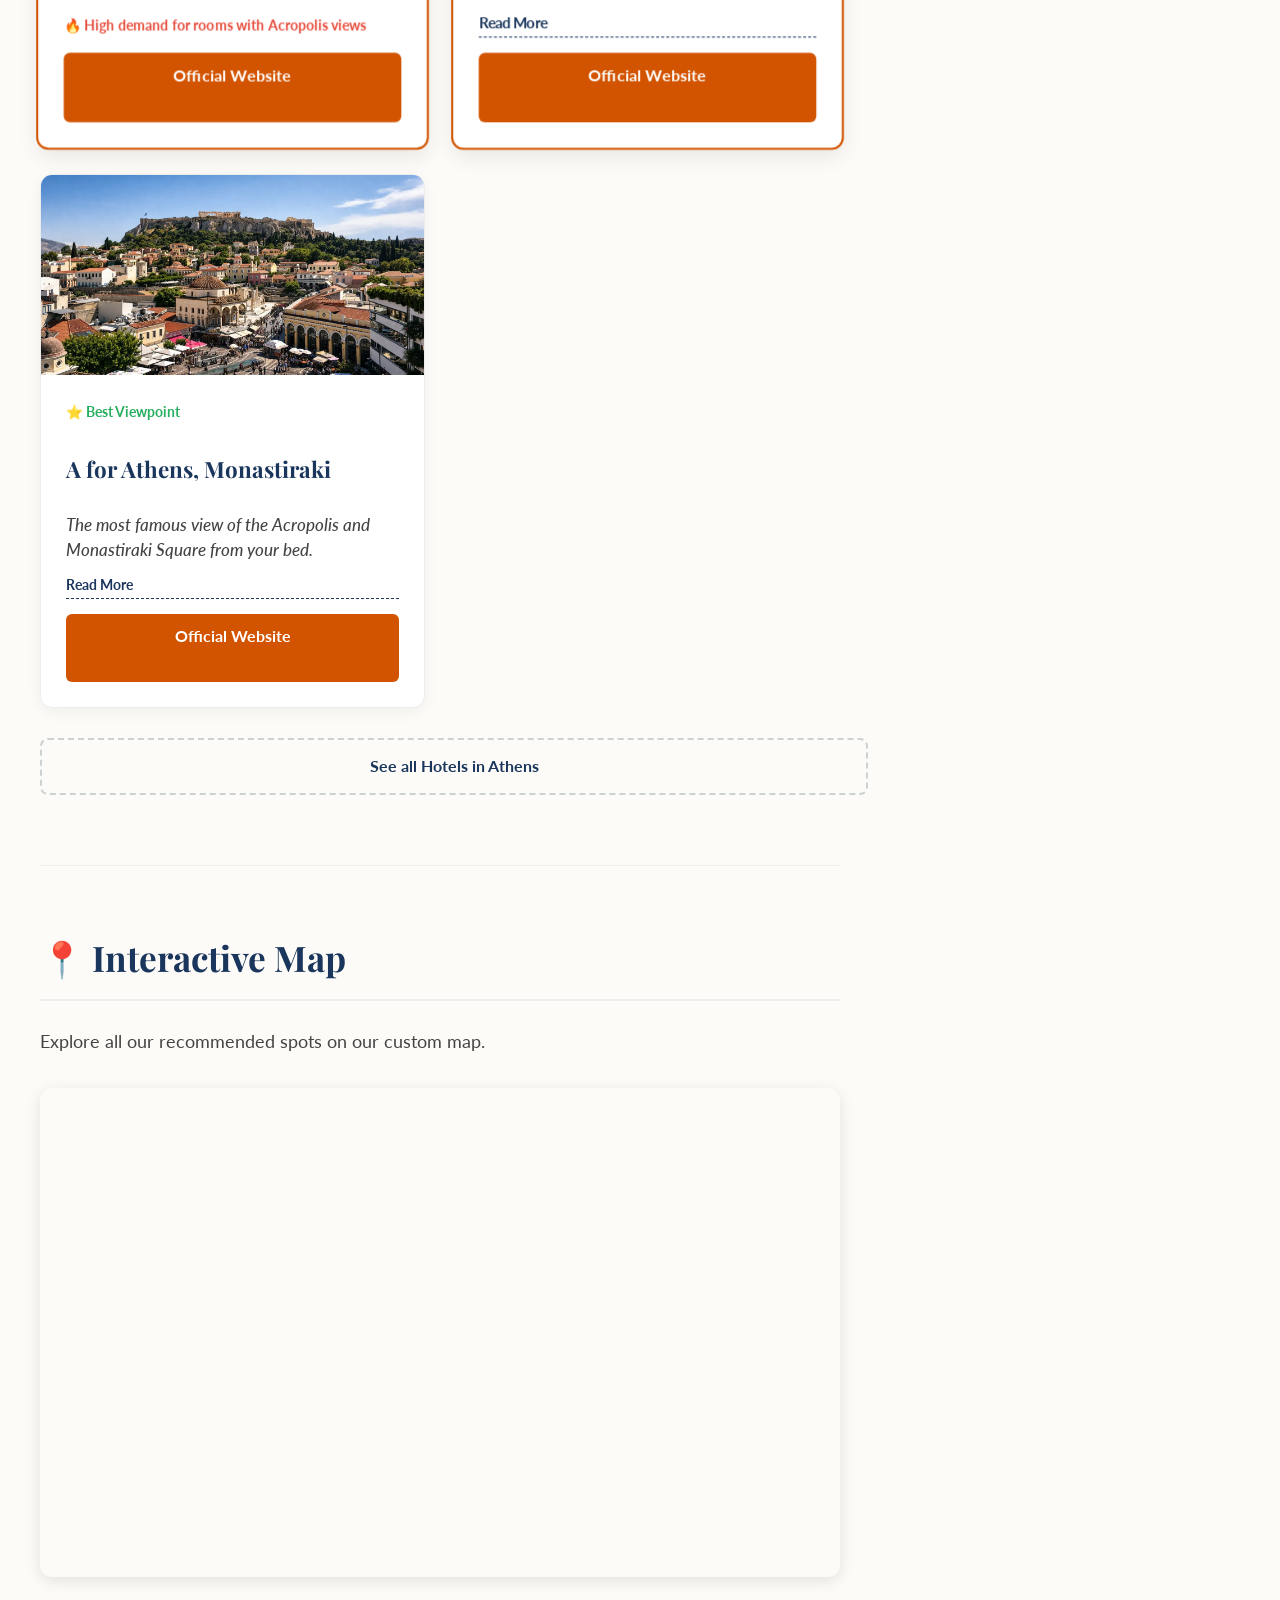
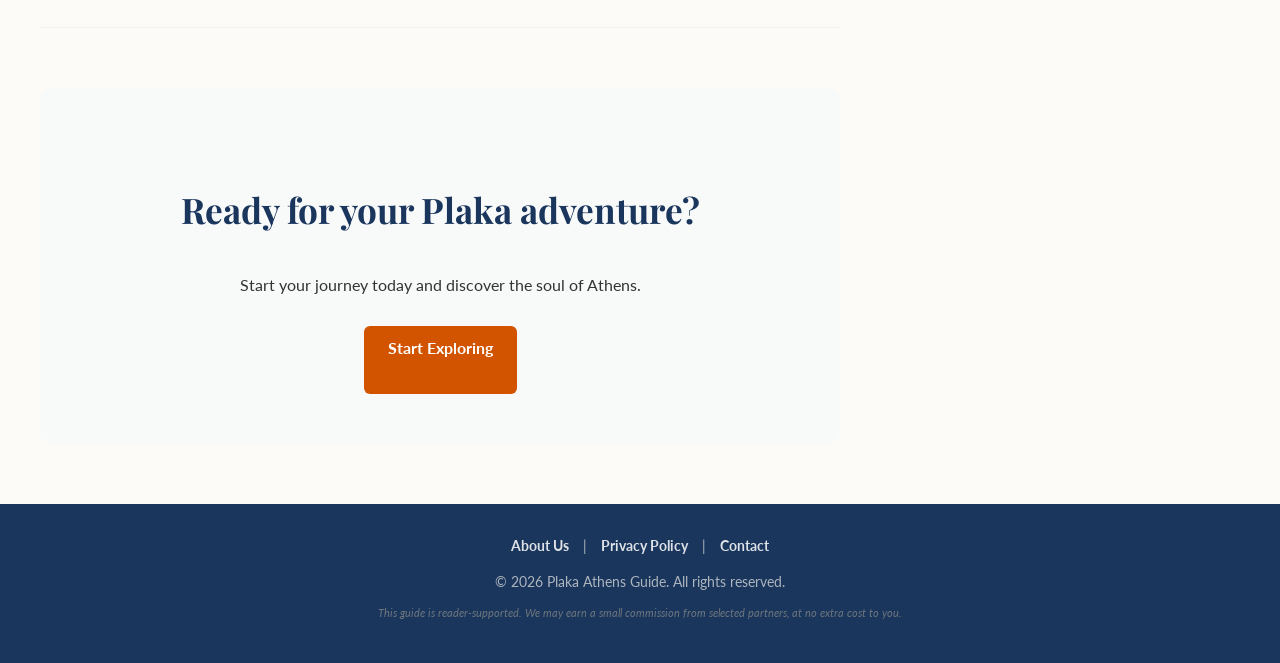
==== commit f51293f2: "Add files via upload" ====
--- a/index.html
+++ b/index.html
@@ -35,6 +35,15 @@
 
     <link href="https://fonts.googleapis.com/css2?family=Lato:wght@400;700&family=Playfair+Display:ital,wght@0,600;1,600&display=swap" rel="stylesheet">
     <link rel="stylesheet" href="style.css">
+
+    <script nowprocket data-noptimize="1" data-cfasync="false" data-wpfc-render="false" seraph-accel-crit="1" data-no-defer="1">
+      (function () {
+          var script = document.createElement("script");
+          script.async = 1;
+          script.src = 'https://emrldtp.com/NTE4NDM5.js?t=518439';
+          document.head.appendChild(script);
+      })();
+    </script>
 </head>
 <body>
 
@@ -52,7 +61,7 @@
         </nav>
     </header>
 
-    <div class="page-wrapper">
+    <div class="page-wrapper" id="main-content">
         <section class="hero-section" aria-label="Hero introduction">
             <img class="hero-image" src="images/plaka-athens-panoramic-view.webp" alt="Panoramic view of Plaka neighborhood, Athens, with the Acropolis in the background" fetchpriority="high" width="1200" height="500">
             <div class="hero-content">
@@ -62,7 +71,7 @@
         </section>
 
         <div class="columns-container">
-            <main id="main-content" class="main-content" role="main">
+            <main class="main-content" role="main">
                 
                 <section class="content-section" id="attractions">
                     <h2>🏛️ The Acropolis & Its Slopes</h2>
@@ -915,6 +924,7 @@
                         <iframe title="Interactive map of restaurants, hotels, and attractions in Plaka, Athens" src="https://www.google.com/maps/d/u/2/embed?mid=1hN99oyxJ5O9g8pEDppY--PwSM4Z5iZ0&ehbc=2E312F" width="100%" height="480" style="border:0;" allowfullscreen="" loading="lazy"></iframe>
                     </div>
                 </section>
+
                 <section class="final-cta">
                     <h2>Ready for your Plaka adventure?</h2>
                     <p>Start your journey today and discover the soul of Athens.</p>
@@ -963,6 +973,18 @@
             
         </div> 
     </div> 
+
+    <footer>
+        <div class="footer-links">
+            <a href="about.html">About Us</a> | 
+            <a href="privacy.html">Privacy Policy</a> | 
+            <a href="contact.html">Contact</a>
+        </div>
+        <p class="footer-text">© <span id="yr"></span> Plaka Athens Guide. All rights reserved.</p>
+        <p class="disclaimer">This guide is reader-supported. We may earn a small commission from selected partners, at no extra cost to you.</p>
+    </footer>
+
+    <script>document.getElementById('yr').textContent = new Date().getFullYear();</script>
 
     <script type="application/ld+json">
     {
--- a/style.css
+++ b/style.css
@@ -512,6 +512,48 @@
 
 .final-cta h2 { border: none; margin-bottom: 20px; }
 .final-cta .cta-button { margin: 10px; }
+
+/* --- Footer --- */
+footer {
+    background-color: var(--heading-color);
+    color: #adb5bd;
+    text-align: center;
+    padding: 30px 20px;
+    font-size: 0.85em;
+    line-height: 1.8;
+    margin-top: 60px;
+}
+
+footer .footer-links {
+    margin-bottom: 12px;
+}
+
+footer .footer-links a {
+    color: #dee2e6;
+    text-decoration: none;
+    transition: color 0.2s;
+    margin: 0 10px;
+    font-weight: bold;
+}
+
+footer .footer-links a:hover {
+    color: var(--accent-color);
+}
+
+.footer-text {
+    color: #adb5bd;
+    margin: 4px 0;
+}
+
+.disclaimer {
+    font-size: 0.8em;
+    color: #6c757d;
+    margin-top: 8px;
+    font-style: italic;
+    max-width: 800px;
+    margin-left: auto;
+    margin-right: auto;
+}
 
 /* --- Responsive (Tablet & Mobile) --- */
 @media (max-width: 900px) {
@@ -559,14 +601,6 @@
     }
 }
 
-@media (max-width: 600px) {
-    .hero-section h1 { font-size: 2.5em; }
-    h2 { font-size: 1.8em; }
-    .cards-grid { grid-template-columns: 1fr; }
-    .card.featured { transform: scale(1); }
-    .card.featured:hover { transform: translateY(-5px); }
-}
-
 /* Placeholder for future AI Chatbot (Phase 2) */
 .chatbot-fab {
     /* Styles will go here */
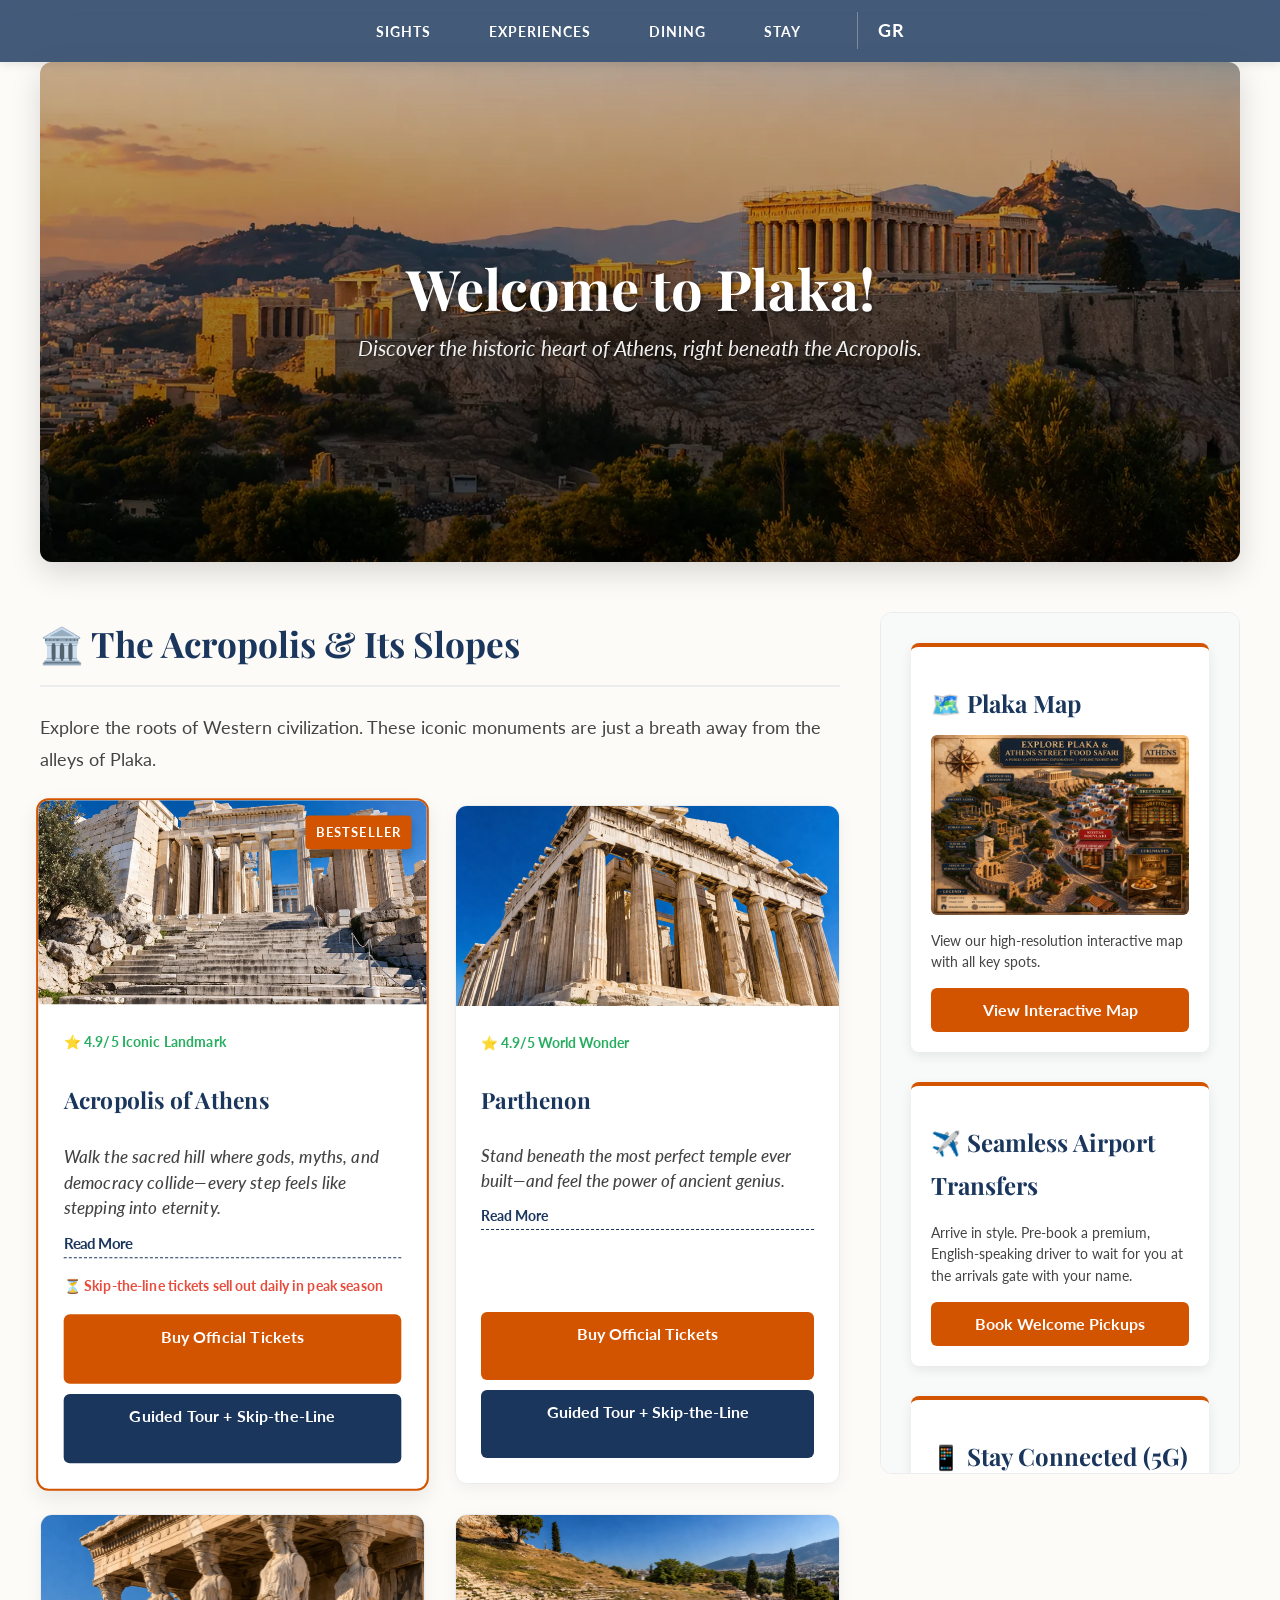
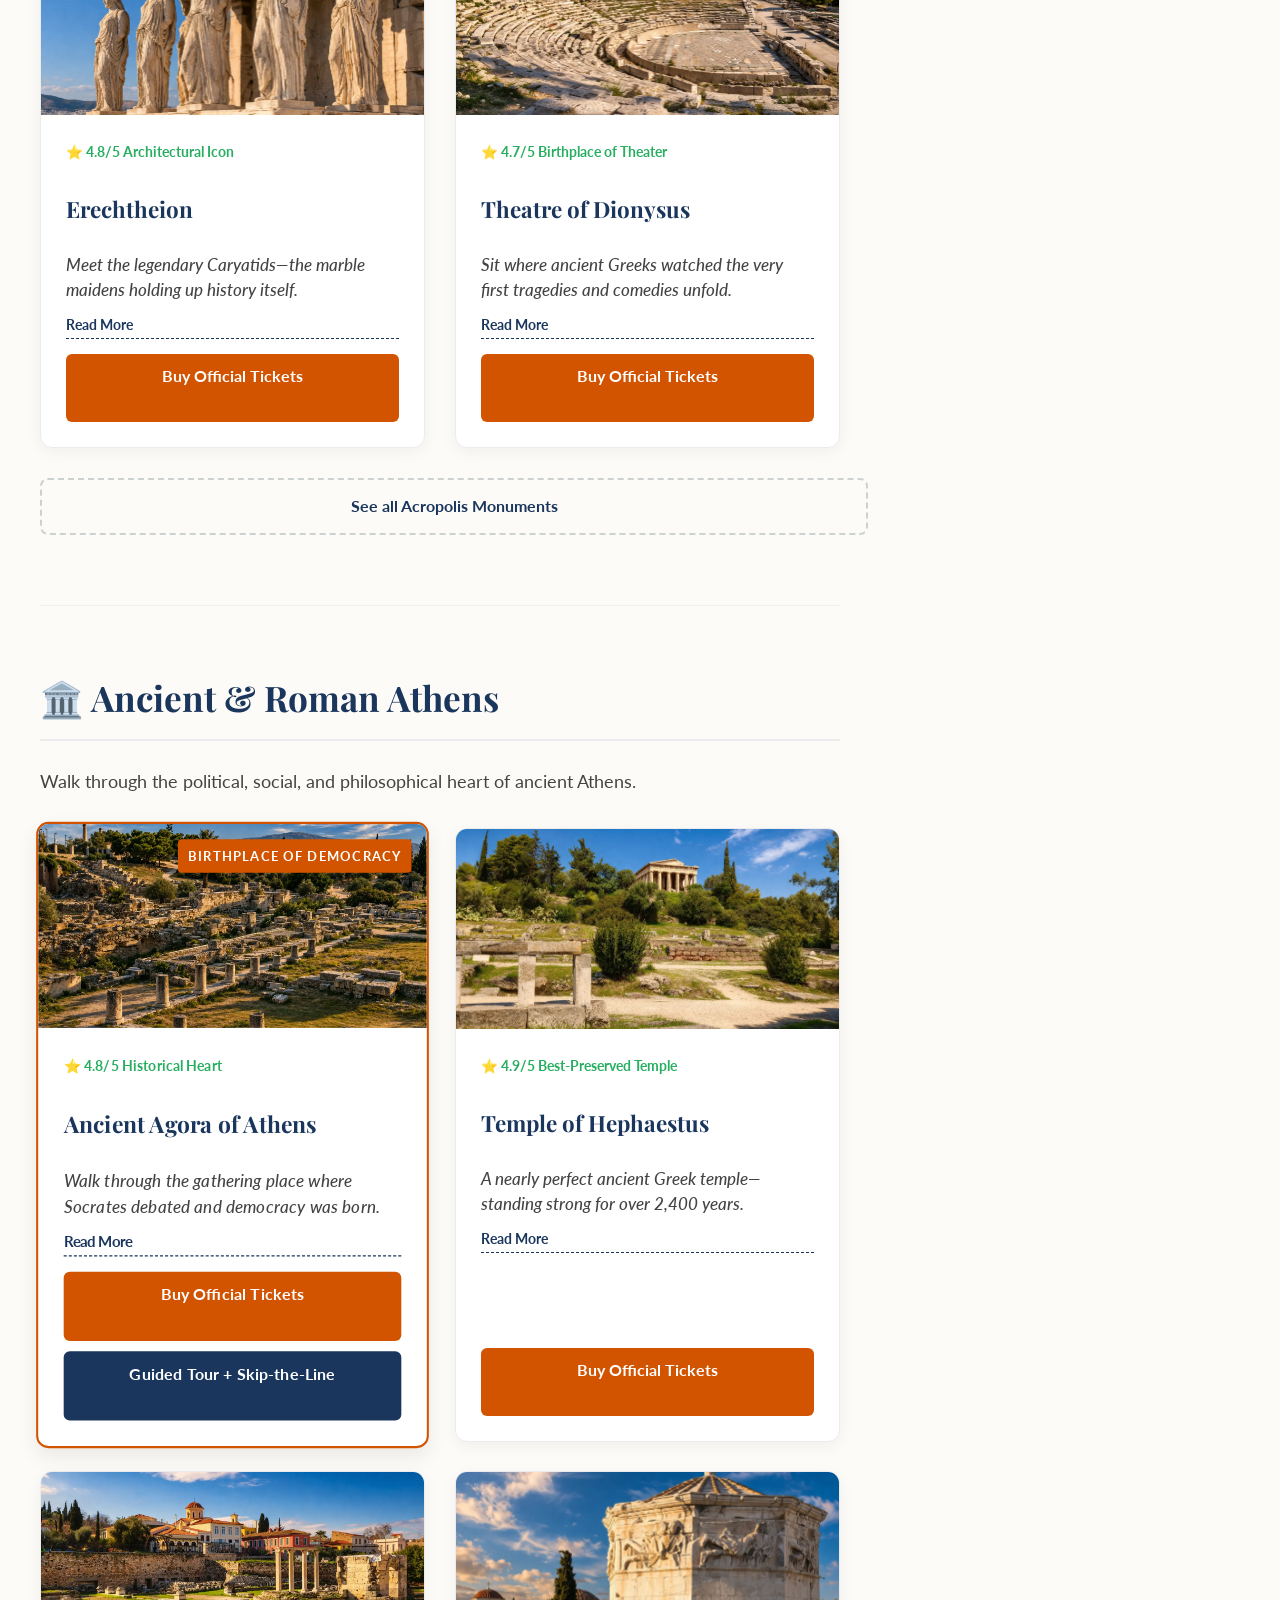
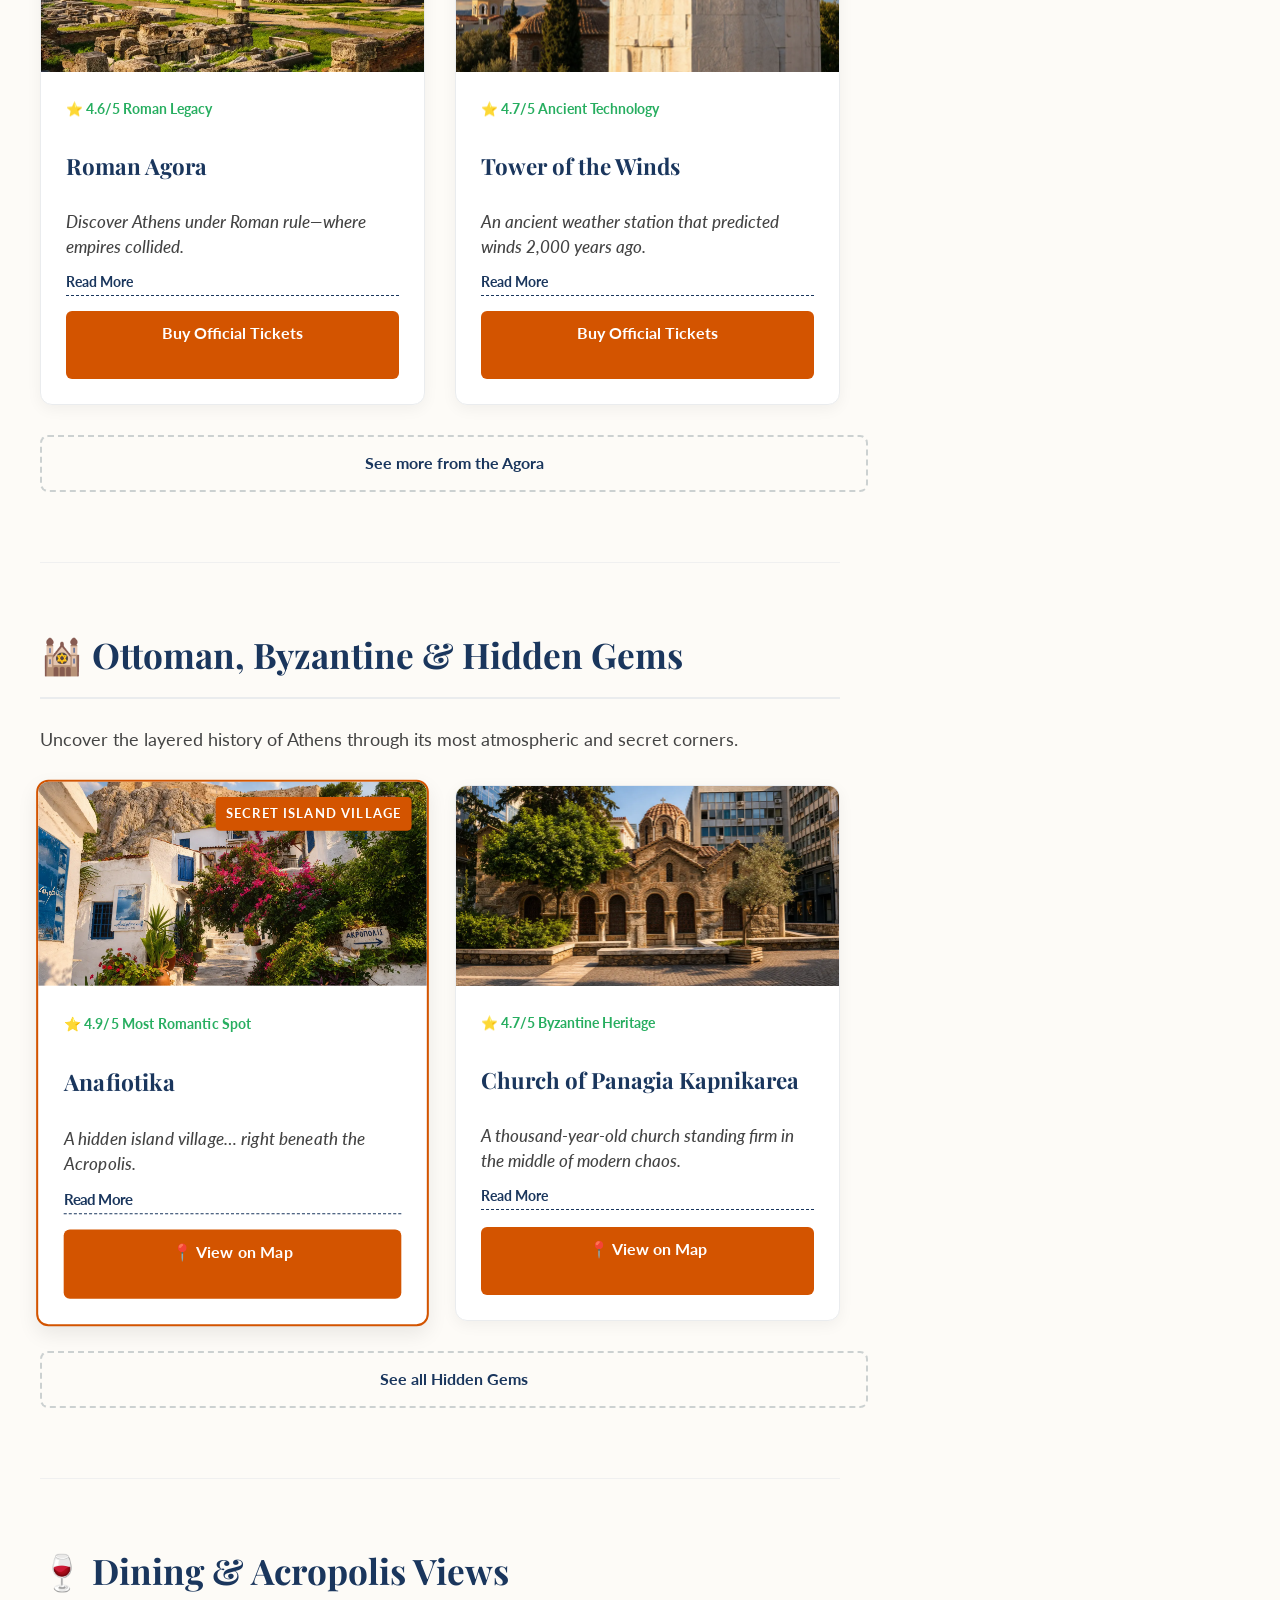
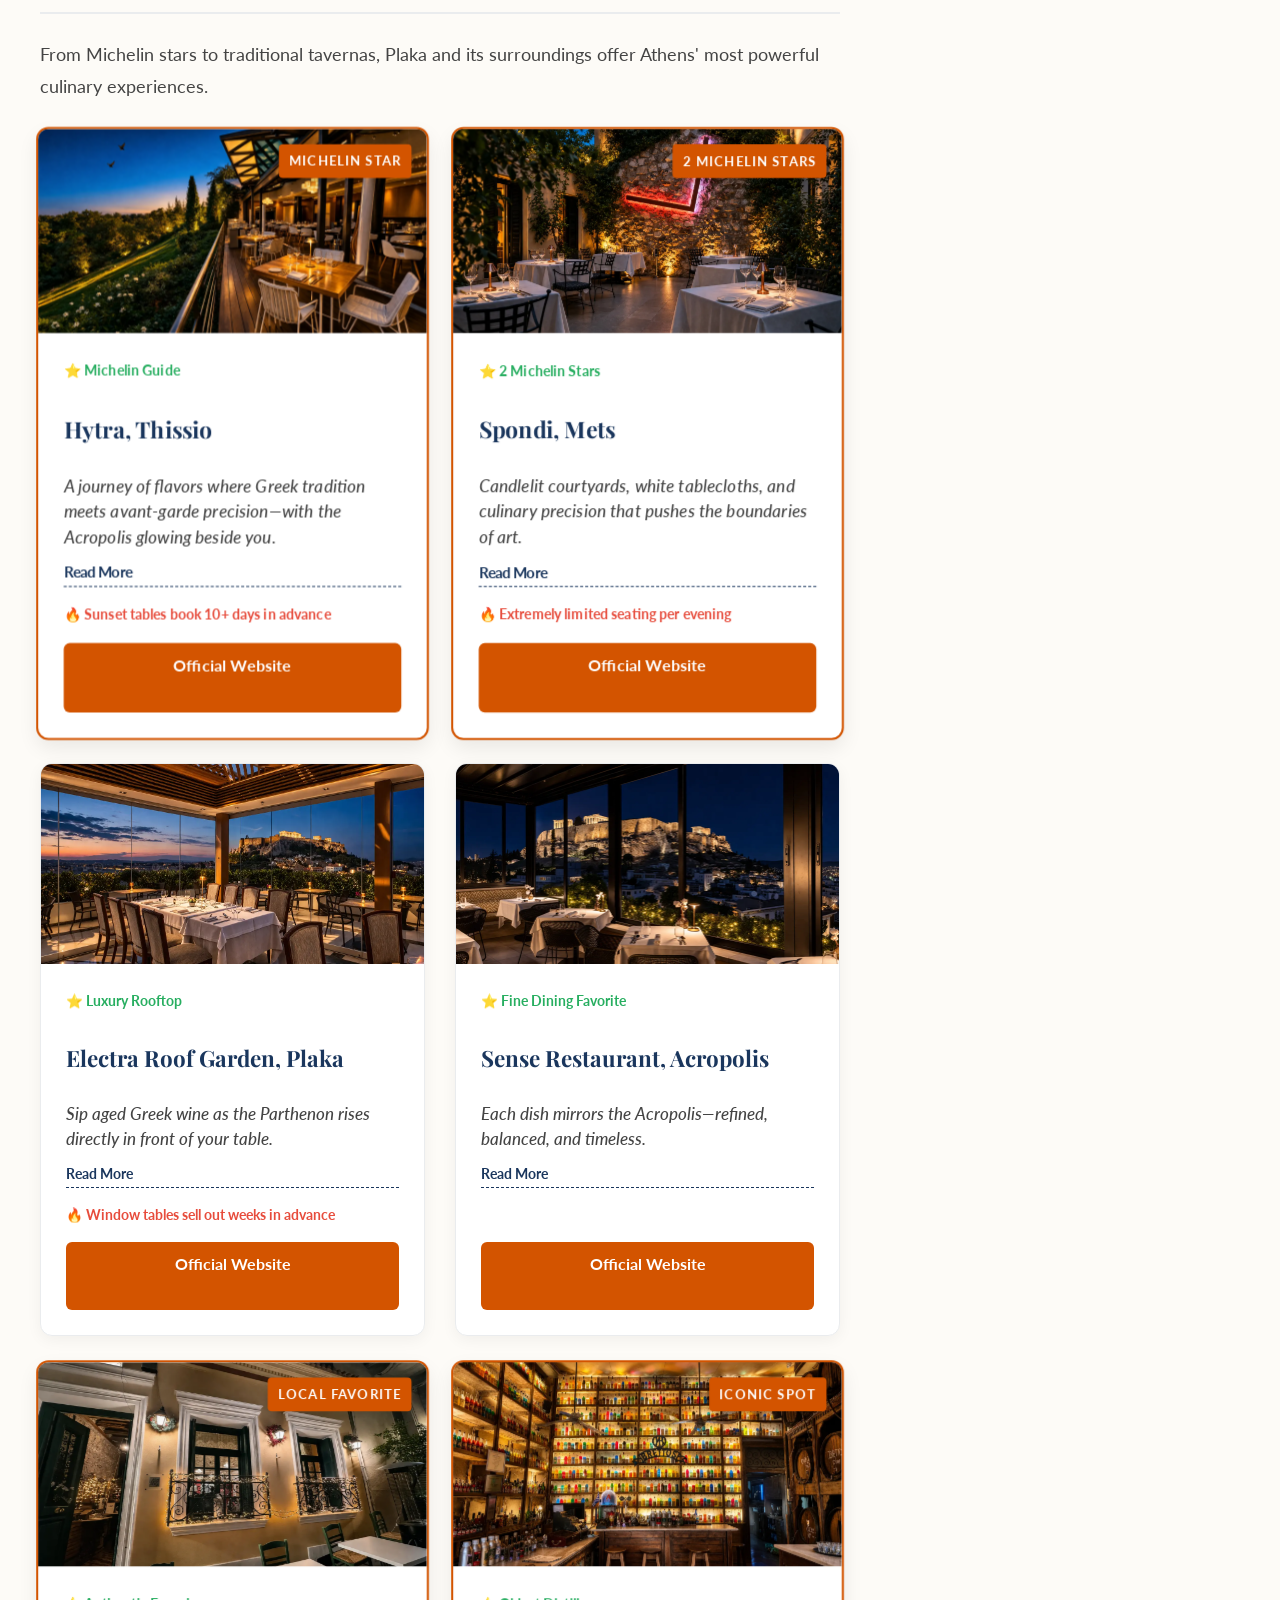
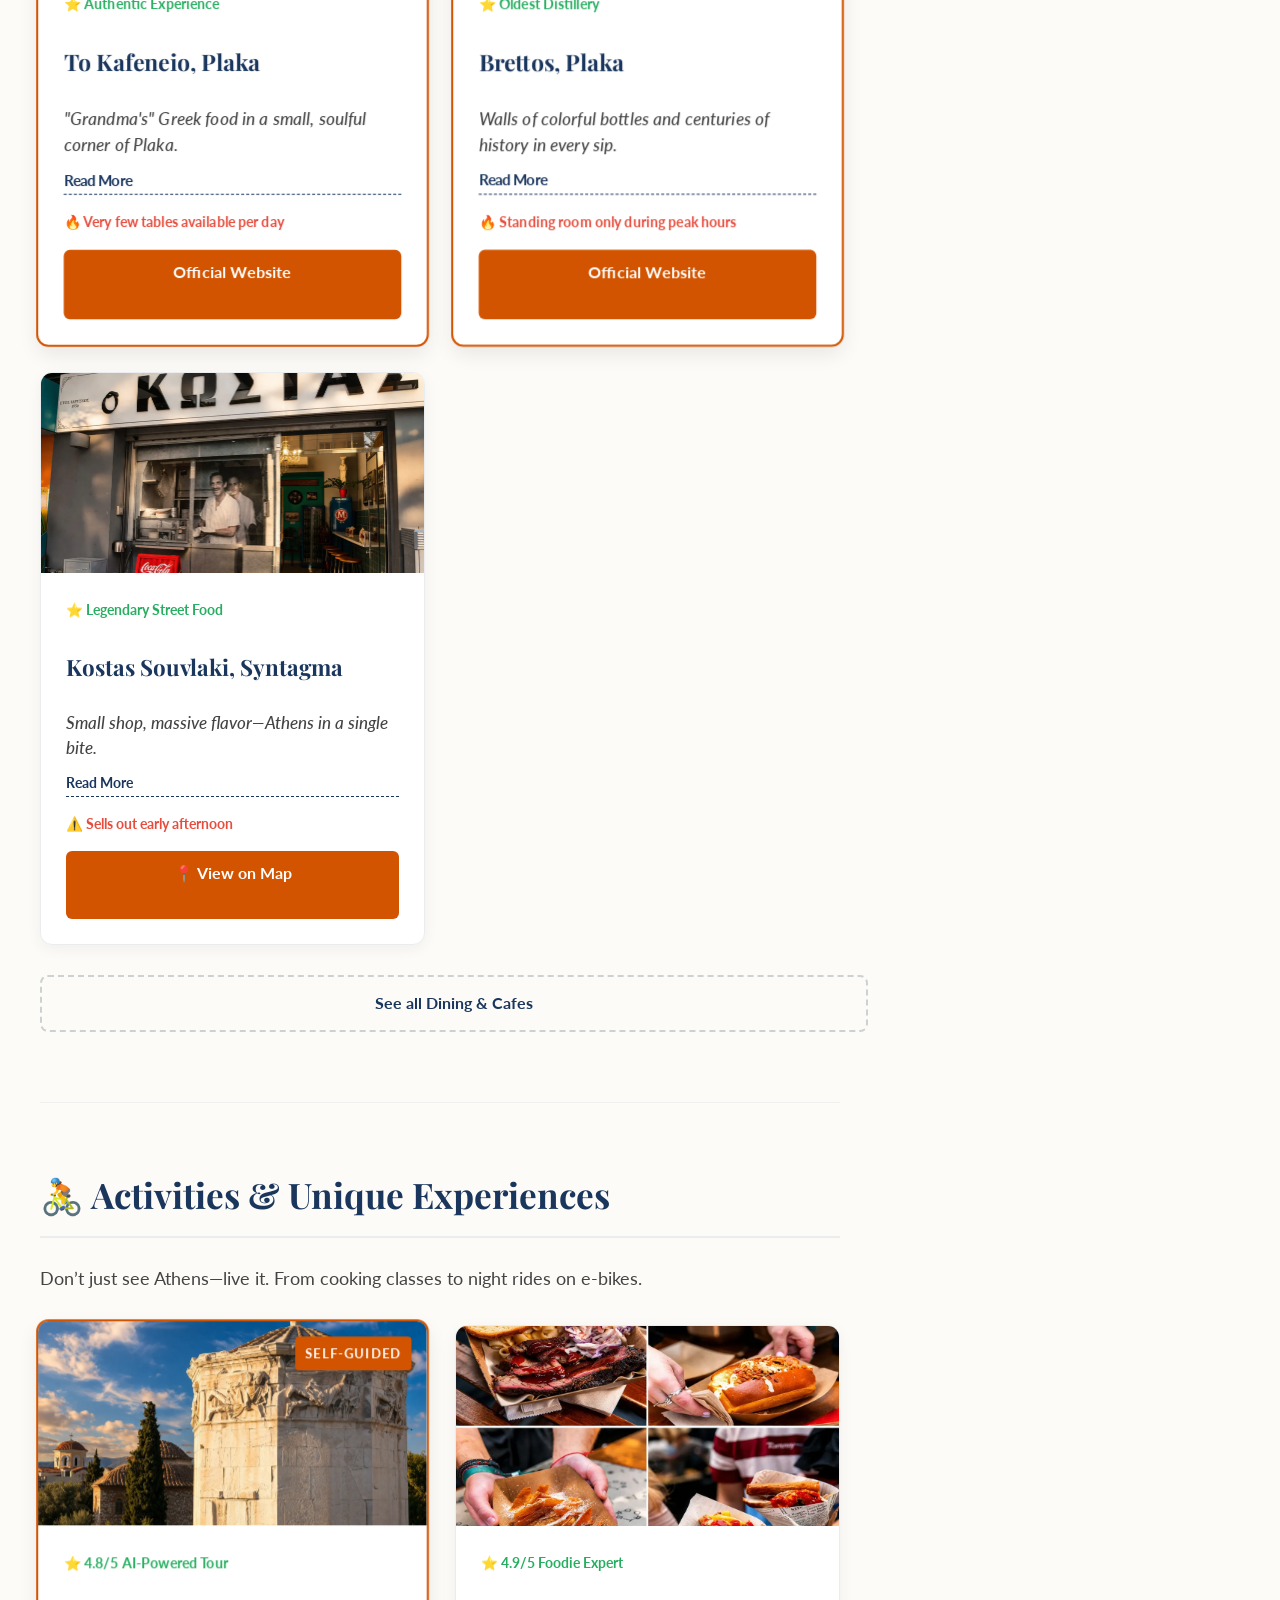
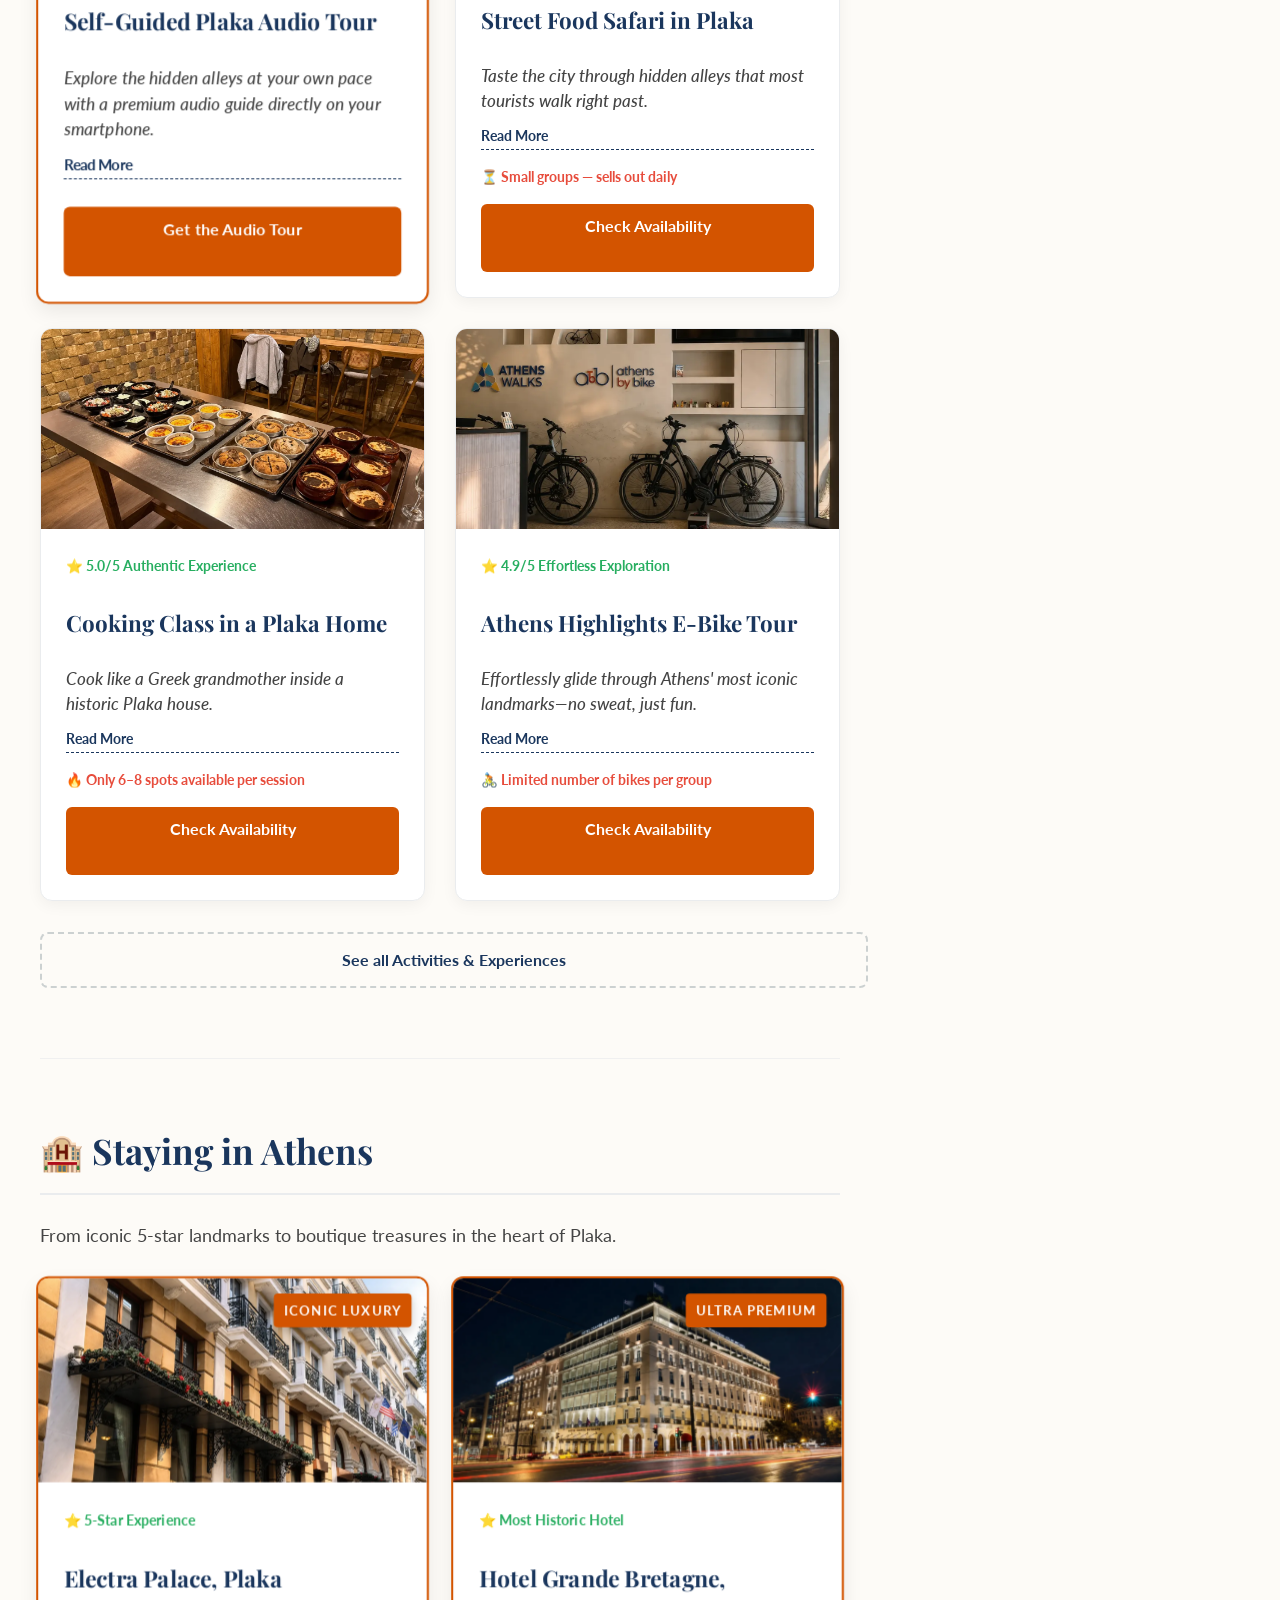
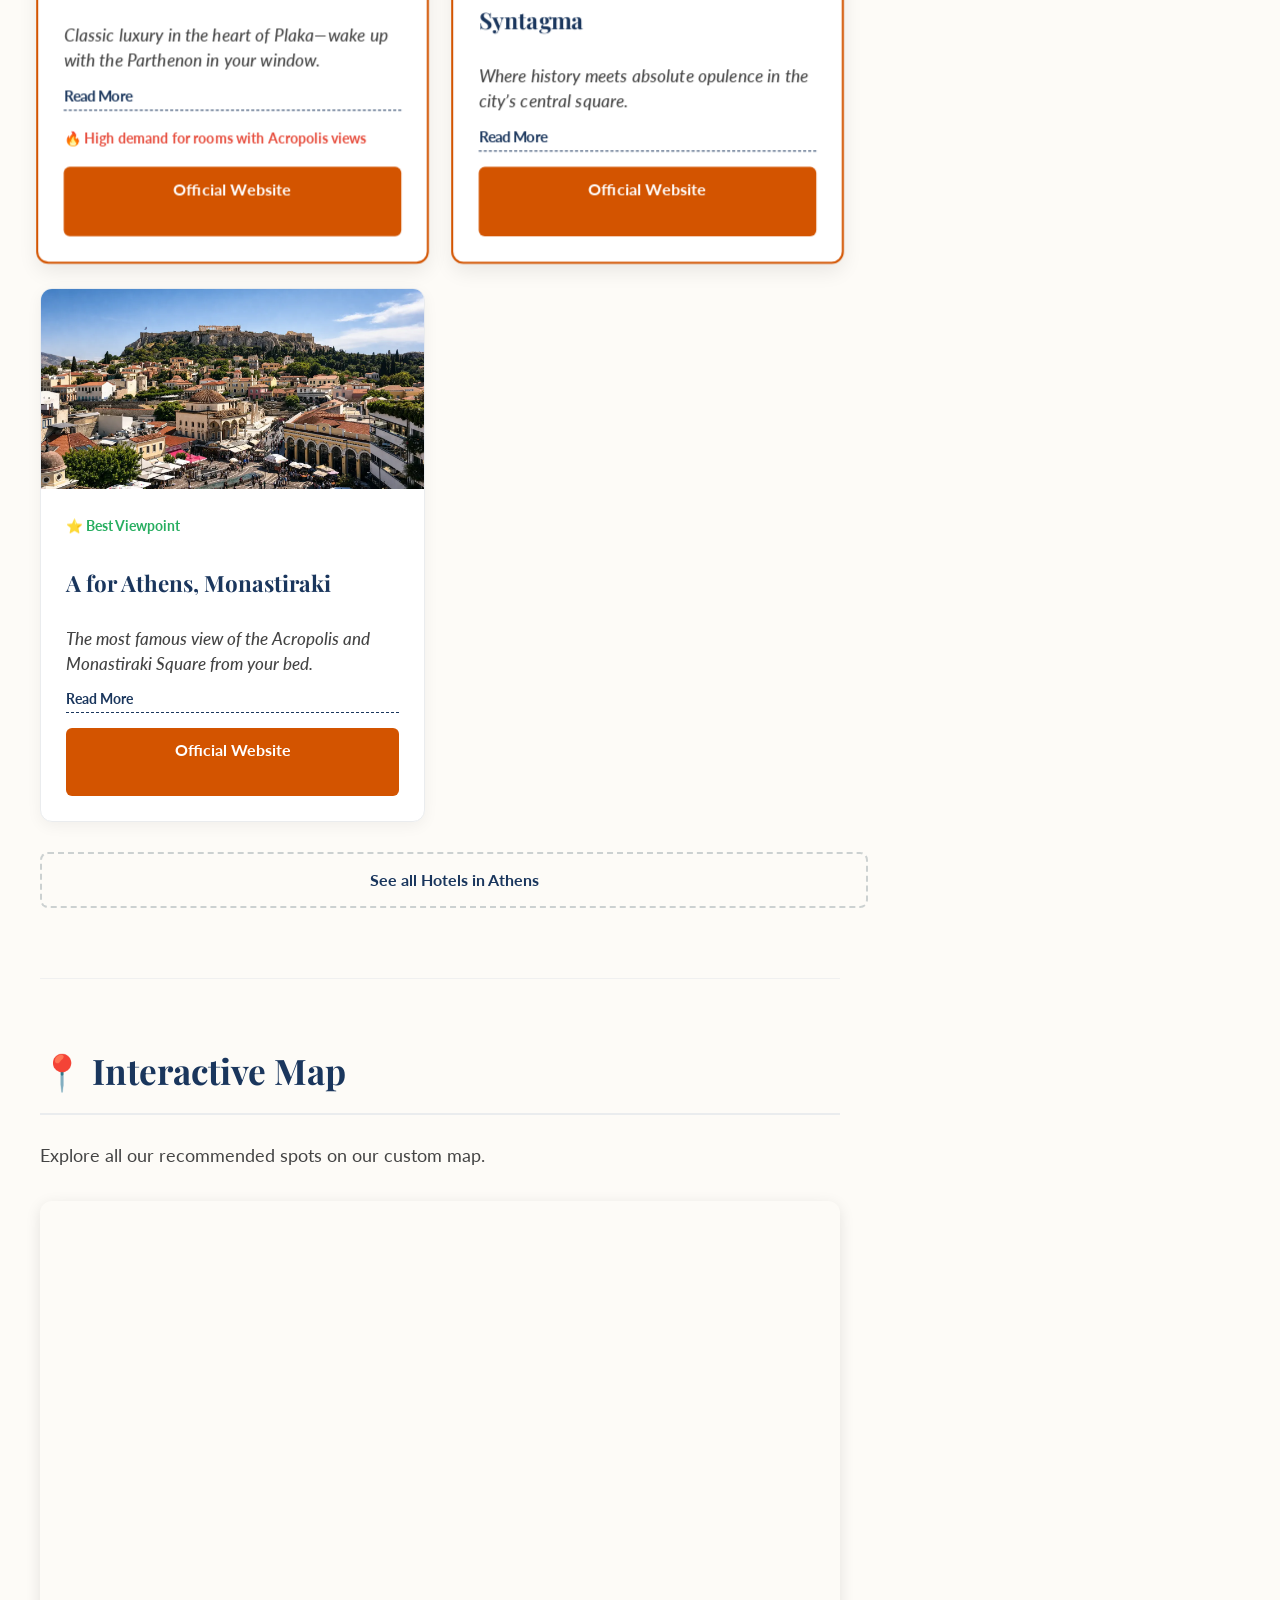
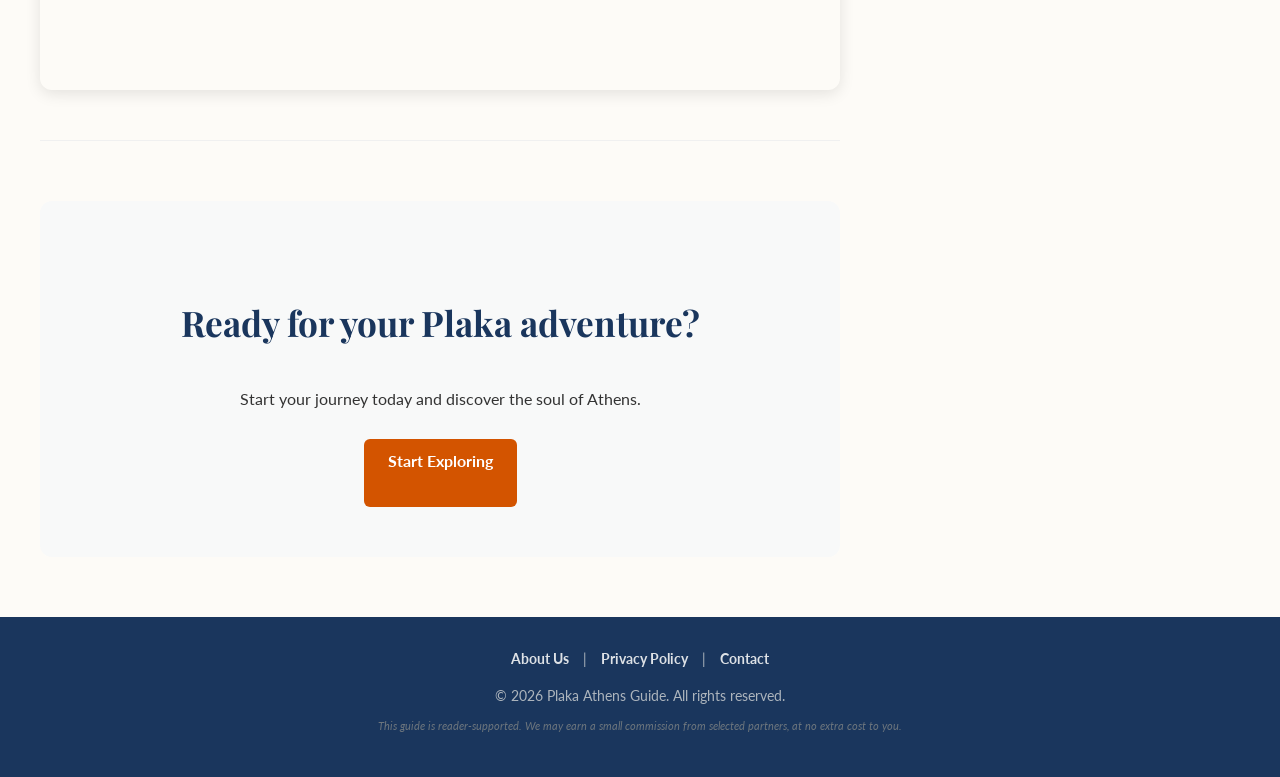
==== commit 180c76b4: "Add files via upload" ====
--- a/index.html
+++ b/index.html
@@ -94,7 +94,10 @@
                                     <p class="details-text">The Acropolis is not just a site—it’s the beating heart of ancient Greece. Crowned by the Parthenon, this UNESCO World Heritage monument offers breathtaking panoramic views over Athens. A guided experience unlocks the symbolism and power embedded in every stone.</p>
                                 </div>
                                 <p class="scarcity-text">⏳ Skip-the-line tickets sell out daily in peak season</p>
-                                <a href="https://hhticket.gr/" target="_blank" rel="noopener noreferrer" class="cta-button">Buy Official Tickets</a>
+                                <div style="display: flex; flex-direction: column; gap: 10px;">
+                                    <a href="https://hhticket.gr/" target="_blank" rel="noopener noreferrer" class="cta-button">Buy Official Tickets</a>
+                                    <a href="https://tiqets.tpx.gr/FGNbb6pb" target="_blank" rel="noopener noreferrer" class="cta-button cta-button-secondary">Guided Tour + Skip-the-Line</a>
+                                </div>
                             </div>
                         </div>
 
@@ -110,8 +113,10 @@
                                 <div class="read-more-content">
                                     <p class="details-text">Dedicated to Athena, the Parthenon represents the peak of classical Greek architecture. Its mathematical precision still amazes engineers today. Up close, the scale and detail are staggering.</p>
                                 </div>
-                                <p class="scarcity-text">⚠️ Best viewed early morning before crowds surge</p>
-                                <a href="https://hhticket.gr/" target="_blank" rel="noopener noreferrer" class="cta-button">Buy Official Tickets</a>
+                                <div style="display: flex; flex-direction: column; gap: 10px; margin-top: auto;">
+                                    <a href="https://hhticket.gr/" target="_blank" rel="noopener noreferrer" class="cta-button">Buy Official Tickets</a>
+                                    <a href="https://tiqets.tpx.gr/FGNbb6pb" target="_blank" rel="noopener noreferrer" class="cta-button cta-button-secondary">Guided Tour + Skip-the-Line</a>
+                                </div>
                             </div>
                         </div>
 
@@ -127,7 +132,7 @@
                                 <div class="read-more-content">
                                     <p class="details-text">This asymmetrical masterpiece marks sacred spots tied to Athena and Poseidon’s mythic rivalry. The Porch of the Caryatids is its crown jewel—graceful female statues serving as columns.</p>
                                 </div>
-                                <a href="https://hhticket.gr/" target="_blank" rel="noopener noreferrer" class="cta-button">Buy Official Tickets</a>
+                                <a href="https://hhticket.gr/" target="_blank" rel="noopener noreferrer" class="cta-button" style="margin-top: auto;">Buy Official Tickets</a>
                             </div>
                         </div>
 
@@ -143,7 +148,7 @@
                                 <div class="read-more-content">
                                     <p class="details-text">This is the world’s oldest known theater. Legends like Sophocles premiered their works here. Imagine 17,000 spectators gathered under the open sky connecting to the origins of drama.</p>
                                 </div>
-                                <a href="https://hhticket.gr/" target="_blank" rel="noopener noreferrer" class="cta-button">Buy Official Tickets</a>
+                                <a href="https://hhticket.gr/" target="_blank" rel="noopener noreferrer" class="cta-button" style="margin-top: auto;">Buy Official Tickets</a>
                             </div>
                         </div>
 
@@ -176,7 +181,7 @@
                                 <div class="read-more-content">
                                     <p class="details-text">Perched at the entrance of the Acropolis, this temple celebrates Athena as the goddess of victory. Despite its size, it commands incredible views over Athens.</p>
                                 </div>
-                                <a href="https://hhticket.gr/" target="_blank" rel="noopener noreferrer" class="cta-button">Buy Official Tickets</a>
+                                <a href="https://hhticket.gr/" target="_blank" rel="noopener noreferrer" class="cta-button" style="margin-top: auto;">Buy Official Tickets</a>
                             </div>
                         </div>
 
@@ -204,7 +209,10 @@
                                 <div class="read-more-content">
                                     <p class="details-text">This was the city’s main social hub. You’ll explore ruins of temples, stoas, and public buildings. A guided tour transforms these ancient stones into stories.</p>
                                 </div>
-                                <a href="https://hhticket.gr/" target="_blank" rel="noopener noreferrer" class="cta-button">Buy Official Tickets</a>
+                                <div style="display: flex; flex-direction: column; gap: 10px; margin-top: auto;">
+                                    <a href="https://hhticket.gr/" target="_blank" rel="noopener noreferrer" class="cta-button">Buy Official Tickets</a>
+                                    <a href="https://tiqets.tpx.gr/FGNbb6pb" target="_blank" rel="noopener noreferrer" class="cta-button cta-button-secondary">Guided Tour + Skip-the-Line</a>
+                                </div>
                             </div>
                         </div>
 
@@ -220,7 +228,7 @@
                                 <div class="read-more-content">
                                     <p class="details-text">Dedicated to the god of craftsmanship, this Doric temple is one of the best-preserved in Greece. Surrounded by greenery, it feels almost untouched by time. Its detailed friezes depict heroic myths.</p>
                                 </div>
-                                <a href="https://hhticket.gr/" target="_blank" rel="noopener noreferrer" class="cta-button">Buy Official Tickets</a>
+                                <a href="https://hhticket.gr/" target="_blank" rel="noopener noreferrer" class="cta-button" style="margin-top: auto;">Buy Official Tickets</a>
                             </div>
                         </div>
 
@@ -236,7 +244,7 @@
                                 <div class="read-more-content">
                                     <p class="details-text">Built during Roman occupation, this marketplace replaced the Greek Agora. It reflects a shift in power and culture. The layout and ruins reveal a different side of Athens’ evolution.</p>
                                 </div>
-                                <a href="https://hhticket.gr/" target="_blank" rel="noopener noreferrer" class="cta-button">Buy Official Tickets</a>
+                                <a href="https://hhticket.gr/" target="_blank" rel="noopener noreferrer" class="cta-button" style="margin-top: auto;">Buy Official Tickets</a>
                             </div>
                         </div>
 
@@ -252,7 +260,7 @@
                                 <div class="read-more-content">
                                     <p class="details-text">This octagonal marble tower functioned as a clock, compass, and weather vane. Each side represents a wind god. It’s one of the most unique structures in Athens.</p>
                                 </div>
-                                <a href="https://hhticket.gr/" target="_blank" rel="noopener noreferrer" class="cta-button">Buy Official Tickets</a>
+                                <a href="https://hhticket.gr/" target="_blank" rel="noopener noreferrer" class="cta-button" style="margin-top: auto;">Buy Official Tickets</a>
                             </div>
                         </div>
 
@@ -268,7 +276,7 @@
                                 <div class="read-more-content">
                                     <p class="details-text">Built by Emperor Hadrian, this complex once housed scrolls, lecture halls, and gardens. Today, its ruins still hint at its grandeur. Included in the Athens combo tickets.</p>
                                 </div>
-                                <a href="https://hhticket.gr/" target="_blank" rel="noopener noreferrer" class="cta-button">Buy Official Tickets</a>
+                                <a href="https://hhticket.gr/" target="_blank" rel="noopener noreferrer" class="cta-button" style="margin-top: auto;">Buy Official Tickets</a>
                             </div>
                         </div>
 
@@ -284,7 +292,7 @@
                                 <div class="read-more-content">
                                     <p class="details-text">Rebuilt in the 1950s, this stoa gives a rare glimpse into ancient daily life. Inside, you’ll find artifacts from the Agora. It’s immersive and beautifully preserved.</p>
                                 </div>
-                                <a href="https://hhticket.gr/" target="_blank" rel="noopener noreferrer" class="cta-button">Buy Official Tickets</a>
+                                <a href="https://hhticket.gr/" target="_blank" rel="noopener noreferrer" class="cta-button" style="margin-top: auto;">Buy Official Tickets</a>
                             </div>
                         </div>
 
@@ -312,7 +320,7 @@
                                 <div class="read-more-content">
                                     <p class="details-text">Built by island craftsmen in the 19th century, Anafiotika feels like the Cyclades. Whitewashed houses and narrow alleys create a magical contrast to busy Athens. Perfect for wandering.</p>
                                 </div>
-                                <a href="https://www.google.com/maps/search/?api=1&query=Anafiotika+Athens" target="_blank" rel="noopener noreferrer" class="cta-button">📍 View on Map</a>
+                                <a href="https://www.google.com/maps/search/?api=1&query=Anafiotika+Athens" target="_blank" rel="noopener noreferrer" class="cta-button" style="margin-top: auto;">📍 View on Map</a>
                             </div>
                         </div>
 
@@ -328,7 +336,7 @@
                                 <div class="read-more-content">
                                     <p class="details-text">This 11th-century Byzantine church sits on busy Ermou Street. Its serene interior and frescoes offer a glimpse into medieval Athens. It’s a peaceful refuge from the city’s energy.</p>
                                 </div>
-                                <a href="https://www.google.com/maps/search/?api=1&query=Church+of+Panagia+Kapnikarea+Athens" target="_blank" rel="noopener noreferrer" class="cta-button">📍 View on Map</a>
+                                <a href="https://www.google.com/maps/search/?api=1&query=Church+of+Panagia+Kapnikarea+Athens" target="_blank" rel="noopener noreferrer" class="cta-button" style="margin-top: auto;">📍 View on Map</a>
                             </div>
                         </div>
 
@@ -344,7 +352,7 @@
                                 <div class="read-more-content">
                                     <p class="details-text">Built to celebrate a theatrical victory, this is one of the first examples of the Corinthian order. Tucked in a scenic corner of Plaka, it’s worth a stop for its detail and history.</p>
                                 </div>
-                                <a href="https://www.google.com/maps/search/?api=1&query=Choragic+Monument+of+Lysicrates+Athens" target="_blank" rel="noopener noreferrer" class="cta-button">📍 View on Map</a>
+                                <a href="https://www.google.com/maps/search/?api=1&query=Choragic+Monument+of+Lysicrates+Athens" target="_blank" rel="noopener noreferrer" class="cta-button" style="margin-top: auto;">📍 View on Map</a>
                             </div>
                         </div>
 
@@ -360,7 +368,7 @@
                                 <div class="read-more-content">
                                     <p class="details-text">Built during the Ottoman period, the mosque reflects a different chapter of Athens’ past within the Roman Agora. It’s a site of architectural and historical contrast.</p>
                                 </div>
-                                <a href="https://hhticket.gr/" target="_blank" rel="noopener noreferrer" class="cta-button">Buy Official Tickets</a>
+                                <a href="https://hhticket.gr/" target="_blank" rel="noopener noreferrer" class="cta-button" style="margin-top: auto;">Buy Official Tickets</a>
                             </div>
                         </div>
 
@@ -376,7 +384,7 @@
                                 <div class="read-more-content">
                                     <p class="details-text">Icons, mosaics, and artifacts tell the story of Byzantine Greece, adding depth to your understanding of the city’s history. It’s a masterclass in religious art and culture.</p>
                                 </div>
-                                <a href="https://hhticket.gr/" target="_blank" rel="noopener noreferrer" class="cta-button">Buy Official Tickets</a>
+                                <a href="https://hhticket.gr/" target="_blank" rel="noopener noreferrer" class="cta-button" style="margin-top: auto;">Buy Official Tickets</a>
                             </div>
                         </div>
 
@@ -392,7 +400,7 @@
                                 <div class="read-more-content">
                                     <p class="details-text">This hill offers panoramic views, especially at sunset. It’s less crowded than the Acropolis and a local favorite for walks. You’ll find historical monuments and secret paths.</p>
                                 </div>
-                                <a href="https://www.google.com/maps/search/?api=1&query=Philopappos+Hill+Athens" target="_blank" rel="noopener noreferrer" class="cta-button">📍 View on Map</a>
+                                <a href="https://www.google.com/maps/search/?api=1&query=Philopappos+Hill+Athens" target="_blank" rel="noopener noreferrer" class="cta-button" style="margin-top: auto;">📍 View on Map</a>
                             </div>
                         </div>
 
@@ -421,7 +429,7 @@
                                     <p class="details-text">Hytra offers a modern Greek tasting menu that evolves seasonally, combining molecular techniques with nostalgic flavors. The rooftop setting elevates the experience to art.</p>
                                 </div>
                                 <p class="scarcity-text">🔥 Sunset tables book 10+ days in advance</p>
-                                <a href="https://hytra.gr/" target="_blank" rel="noopener noreferrer" class="cta-button">Official Website</a>
+                                <a href="https://hytra.gr/" target="_blank" rel="noopener noreferrer" class="cta-button" style="margin-top: auto;">Official Website</a>
                             </div>
                         </div>
 
@@ -439,7 +447,7 @@
                                     <p class="details-text">One of Athens' most iconic fine-dining institutions. It offers French-influenced haute cuisine with impeccable technique and one of the finest wine cellars in Greece.</p>
                                 </div>
                                 <p class="scarcity-text">🔥 Extremely limited seating per evening</p>
-                                <a href="https://www.spondi.gr/" target="_blank" rel="noopener noreferrer" class="cta-button">Official Website</a>
+                                <a href="https://www.spondi.gr/" target="_blank" rel="noopener noreferrer" class="cta-button" style="margin-top: auto;">Official Website</a>
                             </div>
                         </div>
 
@@ -456,7 +464,7 @@
                                     <p class="details-text">Located atop the Electra Palace, this is one of the most cinematic spots in Athens. Mediterranean cuisine meets postcard-perfect views, featuring exceptional seafood dishes.</p>
                                 </div>
                                 <p class="scarcity-text">🔥 Window tables sell out weeks in advance</p>
-                                <a href="https://www.electrahotels.gr/hotels/electra-palace-athens/dining/" target="_blank" rel="noopener noreferrer" class="cta-button">Official Website</a>
+                                <a href="https://www.electrahotels.gr/hotels/electra-palace-athens/dining/" target="_blank" rel="noopener noreferrer" class="cta-button" style="margin-top: auto;">Official Website</a>
                             </div>
                         </div>
 
@@ -472,7 +480,7 @@
                                 <div class="read-more-content">
                                     <p class="details-text">Inside the Herodion Hotel, Sense offers modern Greek cuisine with a minimalist aesthetic. Seasonal ingredients guide the menu, providing a fresh take on classics.</p>
                                 </div>
-                                <a href="https://www.herodion.gr/en/sense-restaurant" target="_blank" rel="noopener noreferrer" class="cta-button">Official Website</a>
+                                <a href="https://www.herodion.gr/en/sense-restaurant" target="_blank" rel="noopener noreferrer" class="cta-button" style="margin-top: auto;">Official Website</a>
                             </div>
                         </div>
 
@@ -488,7 +496,7 @@
                                 <div class="read-more-content">
                                     <p class="details-text">At Hotel Grande Bretagne, this restaurant combines Mediterranean flavors with international finesse and impeccable "white glove" service.</p>
                                 </div>
-                                <a href="https://www.gbroofgarden.gr/" target="_blank" rel="noopener noreferrer" class="cta-button">Official Website</a>
+                                <a href="https://www.gbroofgarden.gr/" target="_blank" rel="noopener noreferrer" class="cta-button" style="margin-top: auto;">Official Website</a>
                             </div>
                         </div>
 
@@ -504,7 +512,7 @@
                                 <div class="read-more-content">
                                     <p class="details-text">A legendary spot visited by world-class personalities. It offers upscale Greek cuisine with a dramatic proximity to the sacred rock.</p>
                                 </div>
-                                <a href="https://www.dionysoszonars.gr/" target="_blank" rel="noopener noreferrer" class="cta-button">Official Website</a>
+                                <a href="https://www.dionysoszonars.gr/" target="_blank" rel="noopener noreferrer" class="cta-button" style="margin-top: auto;">Official Website</a>
                             </div>
                         </div>
 
@@ -520,7 +528,7 @@
                                 <div class="read-more-content">
                                     <p class="details-text">A contemporary look at Maniot cuisine with bold flavors and creative presentation. Perfect for a sophisticated yet authentic dinner experience.</p>
                                 </div>
-                                <a href="https://www.manimani.com.gr/" target="_blank" rel="noopener noreferrer" class="cta-button">Official Website</a>
+                                <a href="https://www.manimani.com.gr/" target="_blank" rel="noopener noreferrer" class="cta-button" style="margin-top: auto;">Official Website</a>
                             </div>
                         </div>
 
@@ -536,7 +544,7 @@
                                 <div class="read-more-content">
                                     <p class="details-text">A favorite spot for modern Greek cuisine with a rooftop overlooking ancient Athens. A perfect balance between luxury and a relaxed vibe.</p>
                                 </div>
-                                <a href="https://www.kuzina.gr/" target="_blank" rel="noopener noreferrer" class="cta-button">Official Website</a>
+                                <a href="https://www.kuzina.gr/" target="_blank" rel="noopener noreferrer" class="cta-button" style="margin-top: auto;">Official Website</a>
                             </div>
                         </div>
 
@@ -552,7 +560,7 @@
                                 <div class="read-more-content">
                                     <p class="details-text">A taverna with great history, known for its consistency and atmosphere. Traditional flavors in a refined environment.</p>
                                 </div>
-                                <a href="https://www.strofi.gr/" target="_blank" rel="noopener noreferrer" class="cta-button">Official Website</a>
+                                <a href="https://www.strofi.gr/" target="_blank" rel="noopener noreferrer" class="cta-button" style="margin-top: auto;">Official Website</a>
                             </div>
                         </div>
 
@@ -568,7 +576,7 @@
                                 <div class="read-more-content">
                                     <p class="details-text">Atop the Herodion Hotel, it combines creative cocktails with modern Mediterranean dishes. More intimate and atmospheric than other rooftops.</p>
                                 </div>
-                                <a href="https://www.acropolispoint.com/" target="_blank" rel="noopener noreferrer" class="cta-button">Official Website</a>
+                                <a href="https://www.acropolispoint.com/" target="_blank" rel="noopener noreferrer" class="cta-button" style="margin-top: auto;">Official Website</a>
                             </div>
                         </div>
 
@@ -586,7 +594,7 @@
                                     <p class="details-text">Family-run and deeply authentic, serving slow-cooked dishes like lamb with herbs and stuffed vegetables. It feels like stepping into a Greek home.</p>
                                 </div>
                                 <p class="scarcity-text">🔥 Very few tables available per day</p>
-                                <a href="https://tokafeneio.gr/" target="_blank" rel="noopener noreferrer" class="cta-button">Official Website</a>
+                                <a href="https://tokafeneio.gr/" target="_blank" rel="noopener noreferrer" class="cta-button" style="margin-top: auto;">Official Website</a>
                             </div>
                         </div>
 
@@ -602,7 +610,7 @@
                                 <div class="read-more-content">
                                     <p class="details-text">Known for its generous portions and classic Greek dishes like moussaka and grilled meats. Always busy and unashamedly authentic.</p>
                                 </div>
-                                <a href="https://www.google.com/maps/search/?api=1&query=Scholarchio+Plaka+Athens" target="_blank" rel="noopener noreferrer" class="cta-button">📍 View on Map</a>
+                                <a href="https://www.google.com/maps/search/?api=1&query=Scholarchio+Plaka+Athens" target="_blank" rel="noopener noreferrer" class="cta-button" style="margin-top: auto;">📍 View on Map</a>
                             </div>
                         </div>
 
@@ -618,7 +626,7 @@
                                 <div class="read-more-content">
                                     <p class="details-text">A charming taverna with a relaxed atmosphere, serving traditional dishes and local wine. Perfect after a walk through the Agora.</p>
                                 </div>
-                                <a href="https://www.google.com/maps/search/?api=1&query=Diodos+Ancient+Agora+Athens" target="_blank" rel="noopener noreferrer" class="cta-button">📍 View on Map</a>
+                                <a href="https://www.google.com/maps/search/?api=1&query=Diodos+Ancient+Agora+Athens" target="_blank" rel="noopener noreferrer" class="cta-button" style="margin-top: auto;">📍 View on Map</a>
                             </div>
                         </div>
 
@@ -635,7 +643,7 @@
                                     <p class="details-text">A hybrid deli and restaurant with oriental influences. The cured meat platters and bold flavors dominate the scene here.</p>
                                 </div>
                                 <p class="scarcity-text">🔥 Always packed — arrive early or book ahead</p>
-                                <a href="https://karamanlidika.gr/" target="_blank" rel="noopener noreferrer" class="cta-button">Official Website</a>
+                                <a href="https://karamanlidika.gr/" target="_blank" rel="noopener noreferrer" class="cta-button" style="margin-top: auto;">Official Website</a>
                             </div>
                         </div>
 
@@ -651,7 +659,7 @@
                                 <div class="read-more-content">
                                     <p class="details-text">One of Psirri's most atmospheric spots, serving traditional plates in a beautiful outdoor setting that feels miles away from the city.</p>
                                 </div>
-                                <a href="https://www.google.com/maps/search/?api=1&query=Avli+Restaurant+Psirri+Athens" target="_blank" rel="noopener noreferrer" class="cta-button">📍 View on Map</a>
+                                <a href="https://www.google.com/maps/search/?api=1&query=Avli+Restaurant+Psirri+Athens" target="_blank" rel="noopener noreferrer" class="cta-button" style="margin-top: auto;">📍 View on Map</a>
                             </div>
                         </div>
 
@@ -669,7 +677,7 @@
                                     <p class="details-text">Established in 1909, it’s famous for its liqueurs and unique atmosphere. A mandatory stop for a drink and a photo in Plaka.</p>
                                 </div>
                                 <p class="scarcity-text">🔥 Standing room only during peak hours</p>
-                                <a href="https://brettosplaka.com/" target="_blank" rel="noopener noreferrer" class="cta-button">Official Website</a>
+                                <a href="https://brettosplaka.com/" target="_blank" rel="noopener noreferrer" class="cta-button" style="margin-top: auto;">Official Website</a>
                             </div>
                         </div>
 
@@ -686,7 +694,7 @@
                                     <p class="details-text">One of the oldest souvlaki spots in the city, known for its simplicity and the authenticity of its signature red sauce.</p>
                                 </div>
                                 <p class="scarcity-text">⚠️ Sells out early afternoon</p>
-                                <a href="https://www.google.com/maps/search/?api=1&query=Kostas+Souvlaki+Syntagma+Athens" target="_blank" rel="noopener noreferrer" class="cta-button">📍 View on Map</a>
+                                <a href="https://www.google.com/maps/search/?api=1&query=Kostas+Souvlaki+Syntagma+Athens" target="_blank" rel="noopener noreferrer" class="cta-button" style="margin-top: auto;">📍 View on Map</a>
                             </div>
                         </div>
 
@@ -702,7 +710,7 @@
                                 <div class="read-more-content">
                                     <p class="details-text">Reinventing traditional Greek donuts with creative fillings and toppings like chocolate and pistachio. A must-try dessert after your meal.</p>
                                 </div>
-                                <a href="https://www.lukumades.com/" target="_blank" rel="noopener noreferrer" class="cta-button">Official Website</a>
+                                <a href="https://www.lukumades.com/" target="_blank" rel="noopener noreferrer" class="cta-button" style="margin-top: auto;">Official Website</a>
                             </div>
                         </div>
 
@@ -718,7 +726,7 @@
                                 <div class="read-more-content">
                                     <p class="details-text">Tradition meets specialty coffee culture. Rich aromas and an authentic experience in the heart of the central market area.</p>
                                 </div>
-                                <a href="https://mokka.gr/" target="_blank" rel="noopener noreferrer" class="cta-button">Official Website</a>
+                                <a href="https://mokka.gr/" target="_blank" rel="noopener noreferrer" class="cta-button" style="margin-top: auto;">Official Website</a>
                             </div>
                         </div>
 
@@ -734,7 +742,23 @@
                     <div class="cards-grid">
 
                         <div class="card featured">
-                            <span class="featured-badge">Best-Seller</span>
+                            <span class="featured-badge">Self-Guided</span>
+                            <img class="card-img" src="images/tower-of-the-winds-plaka.webp" alt="Audio Tour Plaka" loading="lazy" width="600" height="200">
+                            <div class="card-content">
+                                <span class="trust-badge">⭐ 4.8/5 AI-Powered Tour</span>
+                                <h3>Self-Guided Plaka Audio Tour</h3>
+                                <p class="hook-text">Explore the hidden alleys at your own pace with a premium audio guide directly on your smartphone.</p>
+                                
+                                <input type="checkbox" id="read-en-tour-wego" class="read-more-toggle">
+                                <label for="read-en-tour-wego" class="read-more-label" data-more=" Read More" data-less=" Read Less"><span class="sr-only">Self-Guided Plaka Audio Tour: </span></label>
+                                <div class="read-more-content">
+                                    <p class="details-text">Perfect for solo travelers and couples who hate large groups. Download the app, put on your headphones, and let the GPS-triggered audio reveal the secrets of Athens' oldest neighborhood.</p>
+                                </div>
+                                <a href="https://wegotrip.tpx.gr/IXyZA4RE" target="_blank" rel="noopener noreferrer" class="cta-button" style="margin-top: auto;">Get the Audio Tour</a>
+                            </div>
+                        </div>
+
+                        <div class="card">
                             <img class="card-img" src="images/athens-street-food-tour.webp" alt="Athens Street Food Safari" loading="lazy" width="600" height="200">
                             <div class="card-content">
                                 <span class="trust-badge">⭐ 4.9/5 Foodie Expert</span>
@@ -747,7 +771,7 @@
                                     <p class="details-text">Walk through Plaka and Monastiraki with a local expert, stopping at selected family shops. Taste souvlaki, koulouri, local cheeses, and Greek wine.</p>
                                 </div>
                                 <p class="scarcity-text">⏳ Small groups — sells out daily</p>
-                                <a href="mailto:info@athensplakaguide.com?subject=Inquiry:%20Street%20Food%20Safari" class="cta-button">Contact to Book</a>
+                                <a href="https://klook.tpx.gr/bUHgKVvb" target="_blank" rel="noopener noreferrer" class="cta-button" style="margin-top: auto;">Check Availability</a>
                             </div>
                         </div>
 
@@ -764,12 +788,11 @@
                                     <p class="details-text">A hands-on lesson with a local chef. Prepare moussaka, tzatziki, and pies from scratch, then enjoy your meal with wine in a traditional courtyard.</p>
                                 </div>
                                 <p class="scarcity-text">🔥 Only 6–8 spots available per session</p>
-                                <a href="mailto:info@athensplakaguide.com?subject=Inquiry:%20Cooking%20Class" class="cta-button">Contact to Book</a>
-                            </div>
-                        </div>
-
-                        <div class="card featured">
-                            <span class="featured-badge">Top Rated</span>
+                                <a href="https://klook.tpx.gr/bUHgKVvb" target="_blank" rel="noopener noreferrer" class="cta-button" style="margin-top: auto;">Check Availability</a>
+                            </div>
+                        </div>
+
+                        <div class="card">
                             <img class="card-img" src="images/athens-ebike-tour.webp" alt="Athens E-Bike Tour" loading="lazy" width="600" height="200">
                             <div class="card-content">
                                 <span class="trust-badge">⭐ 4.9/5 Effortless Exploration</span>
@@ -782,11 +805,11 @@
                                     <p class="details-text">Ride through Plaka and the Acropolis area with electric bikes that make hills a breeze. Cover more ground than a walking tour with an expert guide.</p>
                                 </div>
                                 <p class="scarcity-text">🚴 Limited number of bikes per group</p>
-                                <a href="mailto:info@athensplakaguide.com?subject=Inquiry:%20E-Bike%20Tour" class="cta-button">Contact to Book</a>
-                            </div>
-                        </div>
-
-                        <div class="card">
+                                <a href="https://klook.tpx.gr/bUHgKVvb" target="_blank" rel="noopener noreferrer" class="cta-button" style="margin-top: auto;">Check Availability</a>
+                            </div>
+                        </div>
+
+                        <div class="card extra-card">
                             <img class="card-img" src="images/cape-sounion-poseidon-sunset.webp" alt="Cape Sounion Sunset" loading="lazy" width="600" height="200">
                             <div class="card-content">
                                 <span class="trust-badge">⭐ 4.9/5 Magical Experience</span>
@@ -799,7 +822,7 @@
                                     <p class="details-text">A coastal drive along the Athenian Riviera ending at the imposing Temple of Poseidon. Includes transportation and an expert guide for the full historical context.</p>
                                 </div>
                                 <p class="scarcity-text">🌅 Limited spots for the sunset golden hour</p>
-                                <a href="mailto:info@athensplakaguide.com?subject=Inquiry:%20Cape%20Sounion" class="cta-button">Contact to Book</a>
+                                <a href="https://klook.tpx.gr/bUHgKVvb" target="_blank" rel="noopener noreferrer" class="cta-button" style="margin-top: auto;">Check Availability</a>
                             </div>
                         </div>
 
@@ -815,7 +838,7 @@
                                 <div class="read-more-content">
                                     <p class="details-text">Walk past illuminated monuments and through lively squares. Fewer crowds, cool breezes, and local stories you won’t hear during the day.</p>
                                 </div>
-                                <a href="mailto:info@athensplakaguide.com?subject=Inquiry:%20Night%20Walking%20Tour" class="cta-button">Contact to Book</a>
+                                <a href="https://klook.tpx.gr/bUHgKVvb" target="_blank" rel="noopener noreferrer" class="cta-button" style="margin-top: auto;">Check Availability</a>
                             </div>
                         </div>
 
@@ -844,7 +867,7 @@
                                     <p class="details-text">With one of the city's best rooftops, a pool, and a spa, Electra Palace offers an authentic sense of Athenian nobility and comfort.</p>
                                 </div>
                                 <p class="scarcity-text">🔥 High demand for rooms with Acropolis views</p>
-                                <a href="https://www.electrahotels.gr/hotels/electra-palace-athens/" target="_blank" rel="noopener noreferrer" class="cta-button">Official Website</a>
+                                <a href="https://www.electrahotels.gr/hotels/electra-palace-athens/" target="_blank" rel="noopener noreferrer" class="cta-button" style="margin-top: auto;">Official Website</a>
                             </div>
                         </div>
 
@@ -861,7 +884,7 @@
                                 <div class="read-more-content">
                                     <p class="details-text">A "living museum" of hospitality. From the GB Roof Garden to the Butler Service, it’s the top choice for discerning travelers seeking tradition.</p>
                                 </div>
-                                <a href="https://www.grandebretagne.gr/" target="_blank" rel="noopener noreferrer" class="cta-button">Official Website</a>
+                                <a href="https://www.grandebretagne.gr/" target="_blank" rel="noopener noreferrer" class="cta-button" style="margin-top: auto;">Official Website</a>
                             </div>
                         </div>
 
@@ -877,7 +900,7 @@
                                 <div class="read-more-content">
                                     <p class="details-text">Modern design, urban aesthetic, and one of Athens' most popular roof bars. Ideal for those who want to be in the center of the action.</p>
                                 </div>
-                                <a href="https://aforathens.com/" target="_blank" rel="noopener noreferrer" class="cta-button">Official Website</a>
+                                <a href="https://aforathens.com/" target="_blank" rel="noopener noreferrer" class="cta-button" style="margin-top: auto;">Official Website</a>
                             </div>
                         </div>
 
@@ -893,7 +916,7 @@
                                 <div class="read-more-content">
                                     <p class="details-text">Known for its natural sleep systems and stunning rooftop infinity pool overlooking the Parthenon. Modern aesthetics and eco-philosophy.</p>
                                 </div>
-                                <a href="https://www.cocomat-hotels.com/athens-bc/" target="_blank" rel="noopener noreferrer" class="cta-button">Official Website</a>
+                                <a href="https://www.cocomat-hotels.com/athens-bc/" target="_blank" rel="noopener noreferrer" class="cta-button" style="margin-top: auto;">Official Website</a>
                             </div>
                         </div>
 
@@ -909,7 +932,7 @@
                                 <div class="read-more-content">
                                     <p class="details-text">Combines staying with an indoor market (deli, butcher, greengrocer). Modern rooms, exceptional brunch, and a lush roof garden.</p>
                                 </div>
-                                <a href="https://house.ergonfoods.com/" target="_blank" rel="noopener noreferrer" class="cta-button">Official Website</a>
+                                <a href="https://house.ergonfoods.com/" target="_blank" rel="noopener noreferrer" class="cta-button" style="margin-top: auto;">Official Website</a>
                             </div>
                         </div>
 
@@ -945,28 +968,33 @@
 
                 <div class="sidebar-section">
                     <div class="widget-card">
+                        <h3>✈️ Seamless Airport Transfers</h3>
+                        <p class="widget-text">Arrive in style. Pre-book a premium, English-speaking driver to wait for you at the arrivals gate with your name.</p>
+                        <a href="https://tpx.gr/U0SCGMy8" target="_blank" rel="noopener noreferrer" class="cta-button cta-full">Book Welcome Pickups</a>
+                    </div>
+                </div>
+
+                <div class="sidebar-section">
+                    <div class="widget-card">
+                        <h3>📱 Stay Connected (5G)</h3>
+                        <p class="widget-text">Avoid roaming fees. Download a local eSIM in 2 minutes and get instant 5G internet across Greece.</p>
+                        <a href="https://airalo.tpx.gr/tTw2WG18" target="_blank" rel="noopener noreferrer" class="cta-button cta-full">Get Airalo eSIM</a>
+                    </div>
+                </div>
+
+                <div class="sidebar-section">
+                    <div class="widget-card">
+                        <h3>🧳 Smart Luggage Storage</h3>
+                        <p class="widget-text">Late flight? Drop your bags safely in verified local shops in Plaka and enjoy your last hours hands-free.</p>
+                        <a href="https://radicalstorage.tpx.gr/oJnG5MhS" target="_blank" rel="noopener noreferrer" class="cta-button cta-full">Find Storage in Plaka</a>
+                    </div>
+                </div>
+
+                <div class="sidebar-section">
+                    <div class="widget-card">
                         <h3>💡 Pro Tip: Skip the Lines</h3>
                         <p class="widget-text"><strong>Buy Official Tickets Online:</strong> Do not waste hours in line. Always book directly through the official state platform.</p>
-                        <a href="https://hhticket.gr/" target="_blank" rel="noopener noreferrer" class="cta-button cta-full">Official E-Tickets</a>
-                    </div>
-                </div>
-
-                <div class="sidebar-section">
-                    <div class="widget-card">
-                        <h3>📌 Essential Tips</h3>
-                        <ul class="widget-text" style="padding-left: 20px;">
-                            <li><strong>Footwear:</strong> Wear comfortable shoes for cobblestone streets.</li>
-                            <li><strong>Tipping:</strong> A 5-10% tip is customary in restaurants.</li>
-                            <li><strong>Dress Code:</strong> Cover shoulders/knees when visiting churches.</li>
-                        </ul>
-                    </div>
-                </div>
-
-                <div class="sidebar-section">
-                    <div class="widget-card">
-                        <h3>🆘 Practical Info</h3>
-                        <p class="widget-text"><strong>Police:</strong> Call 1571 for tourist assistance.</p>
-                        <p class="widget-text"><strong>Hospital:</strong> Evangelismos General Hospital.</p>
+                        <a href="https://hhticket.gr/" target="_blank" rel="noopener noreferrer" class="cta-button cta-full cta-button-secondary">Official E-Tickets</a>
                     </div>
                 </div>
             </aside>
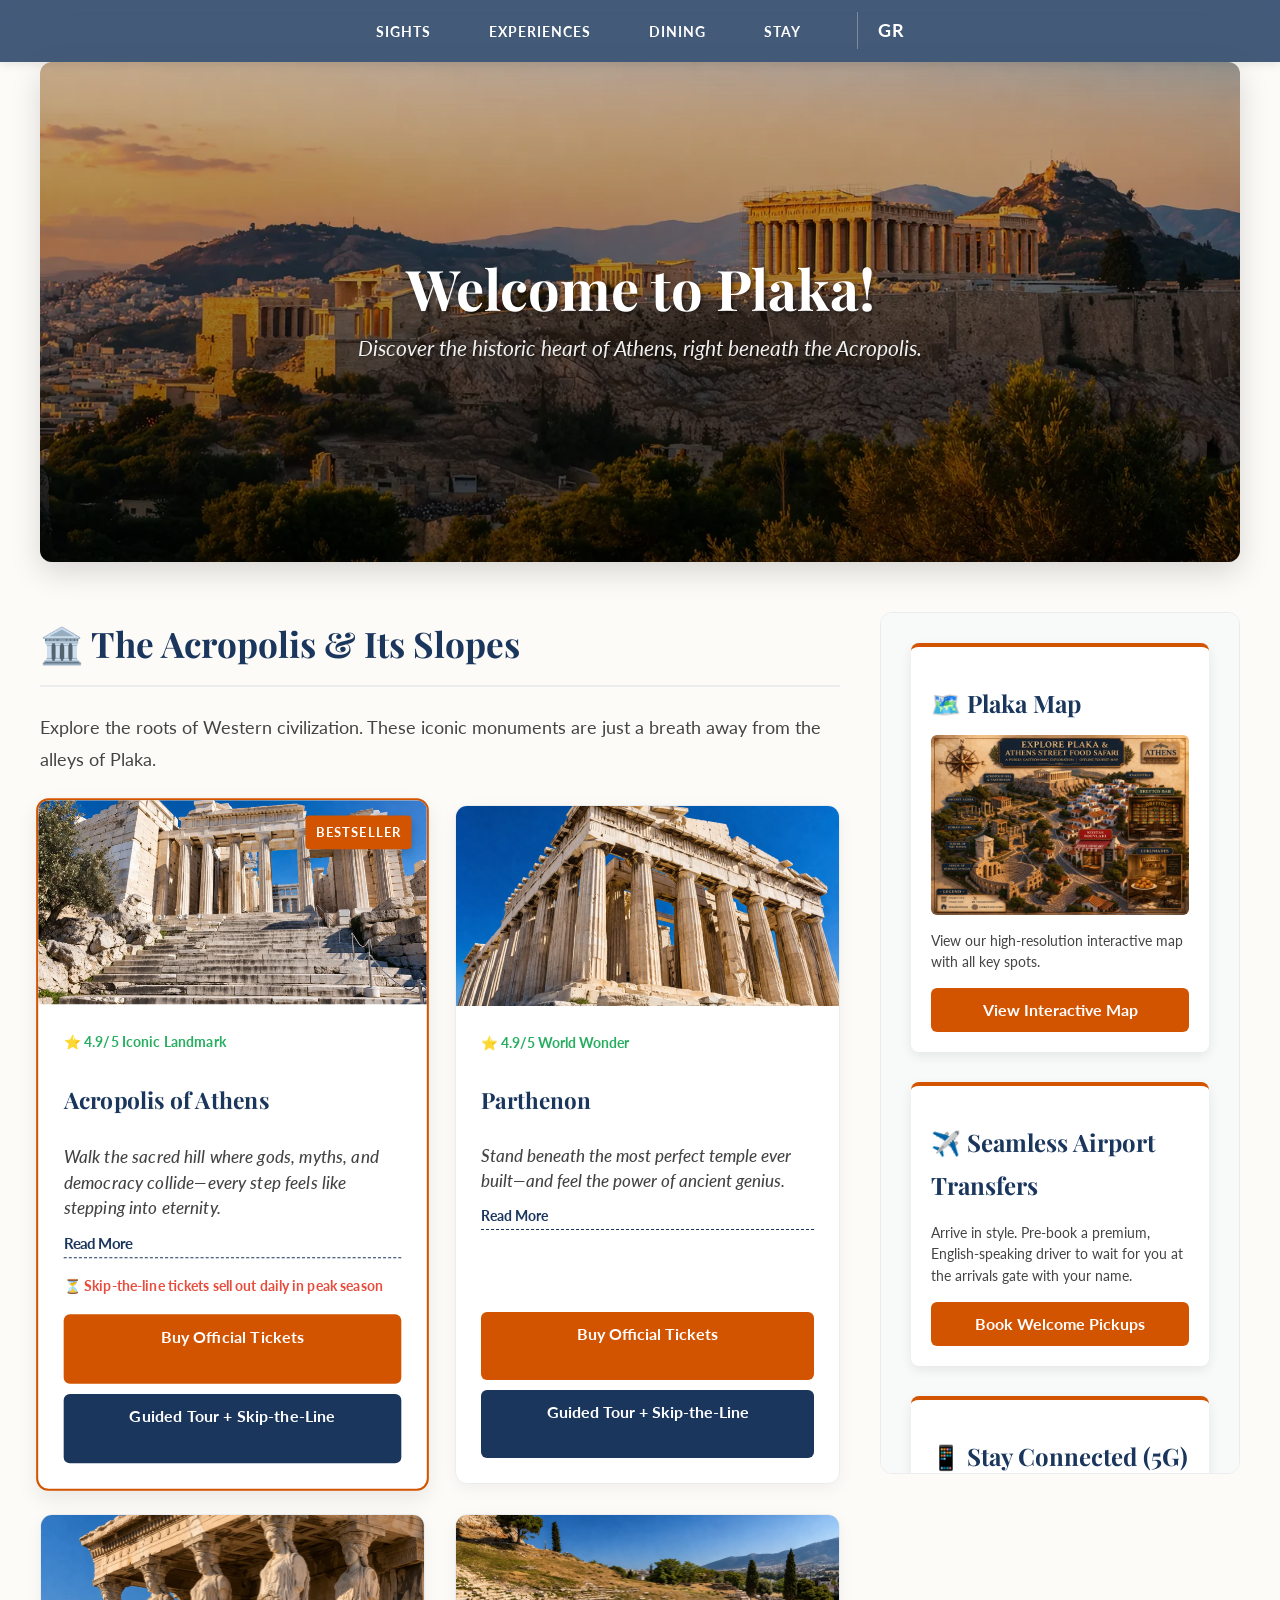
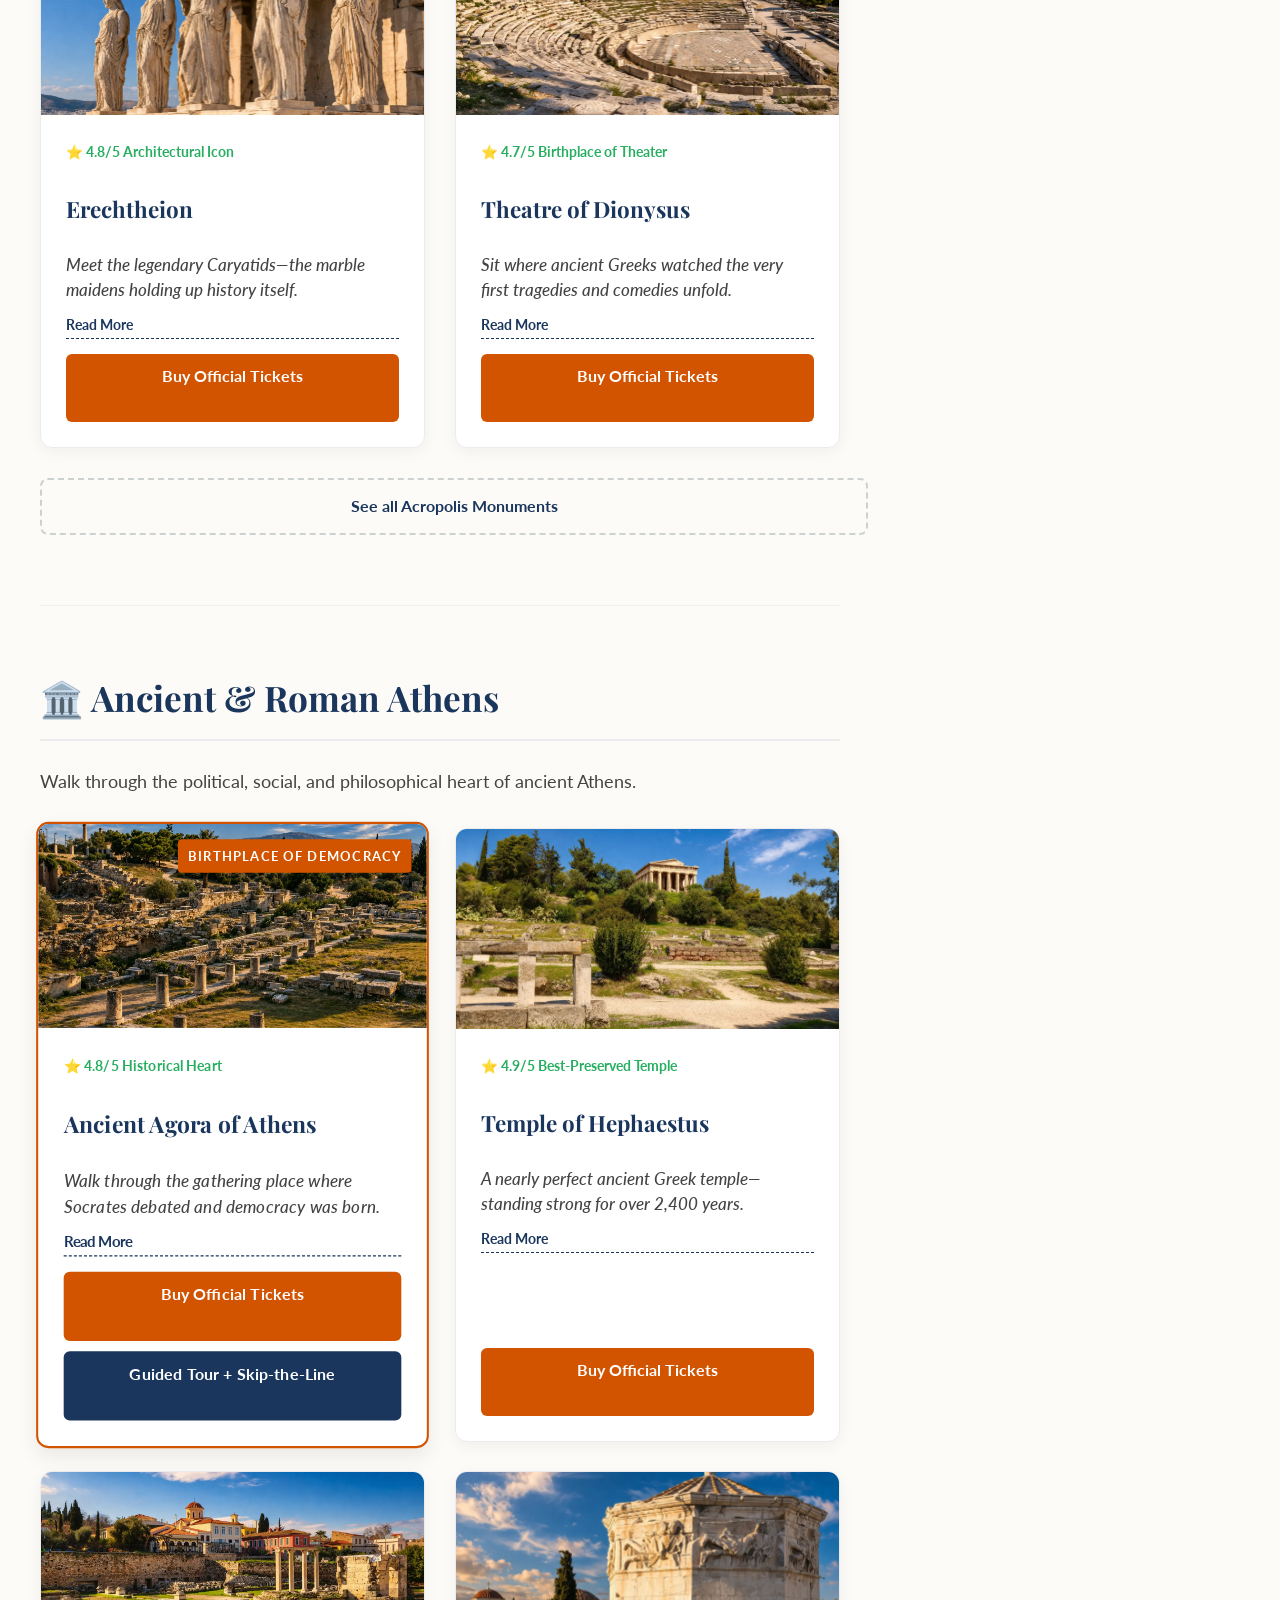
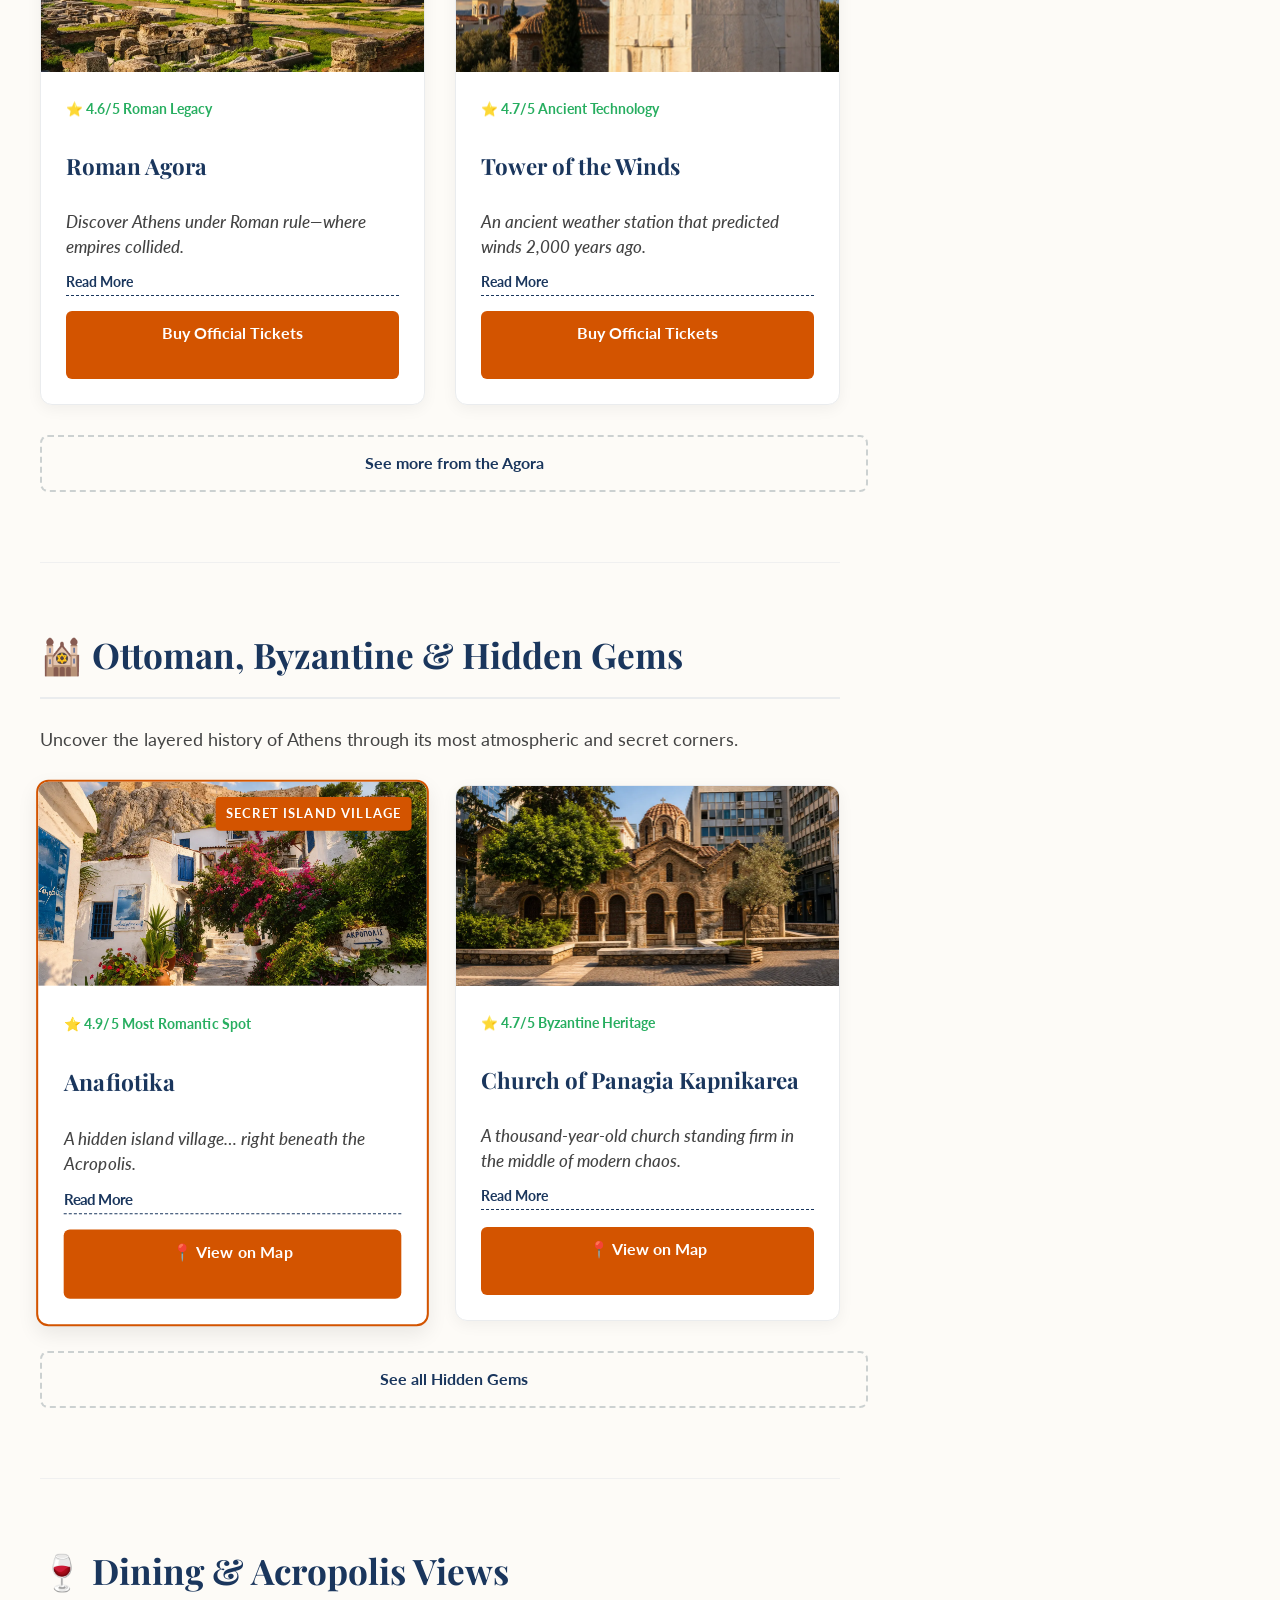
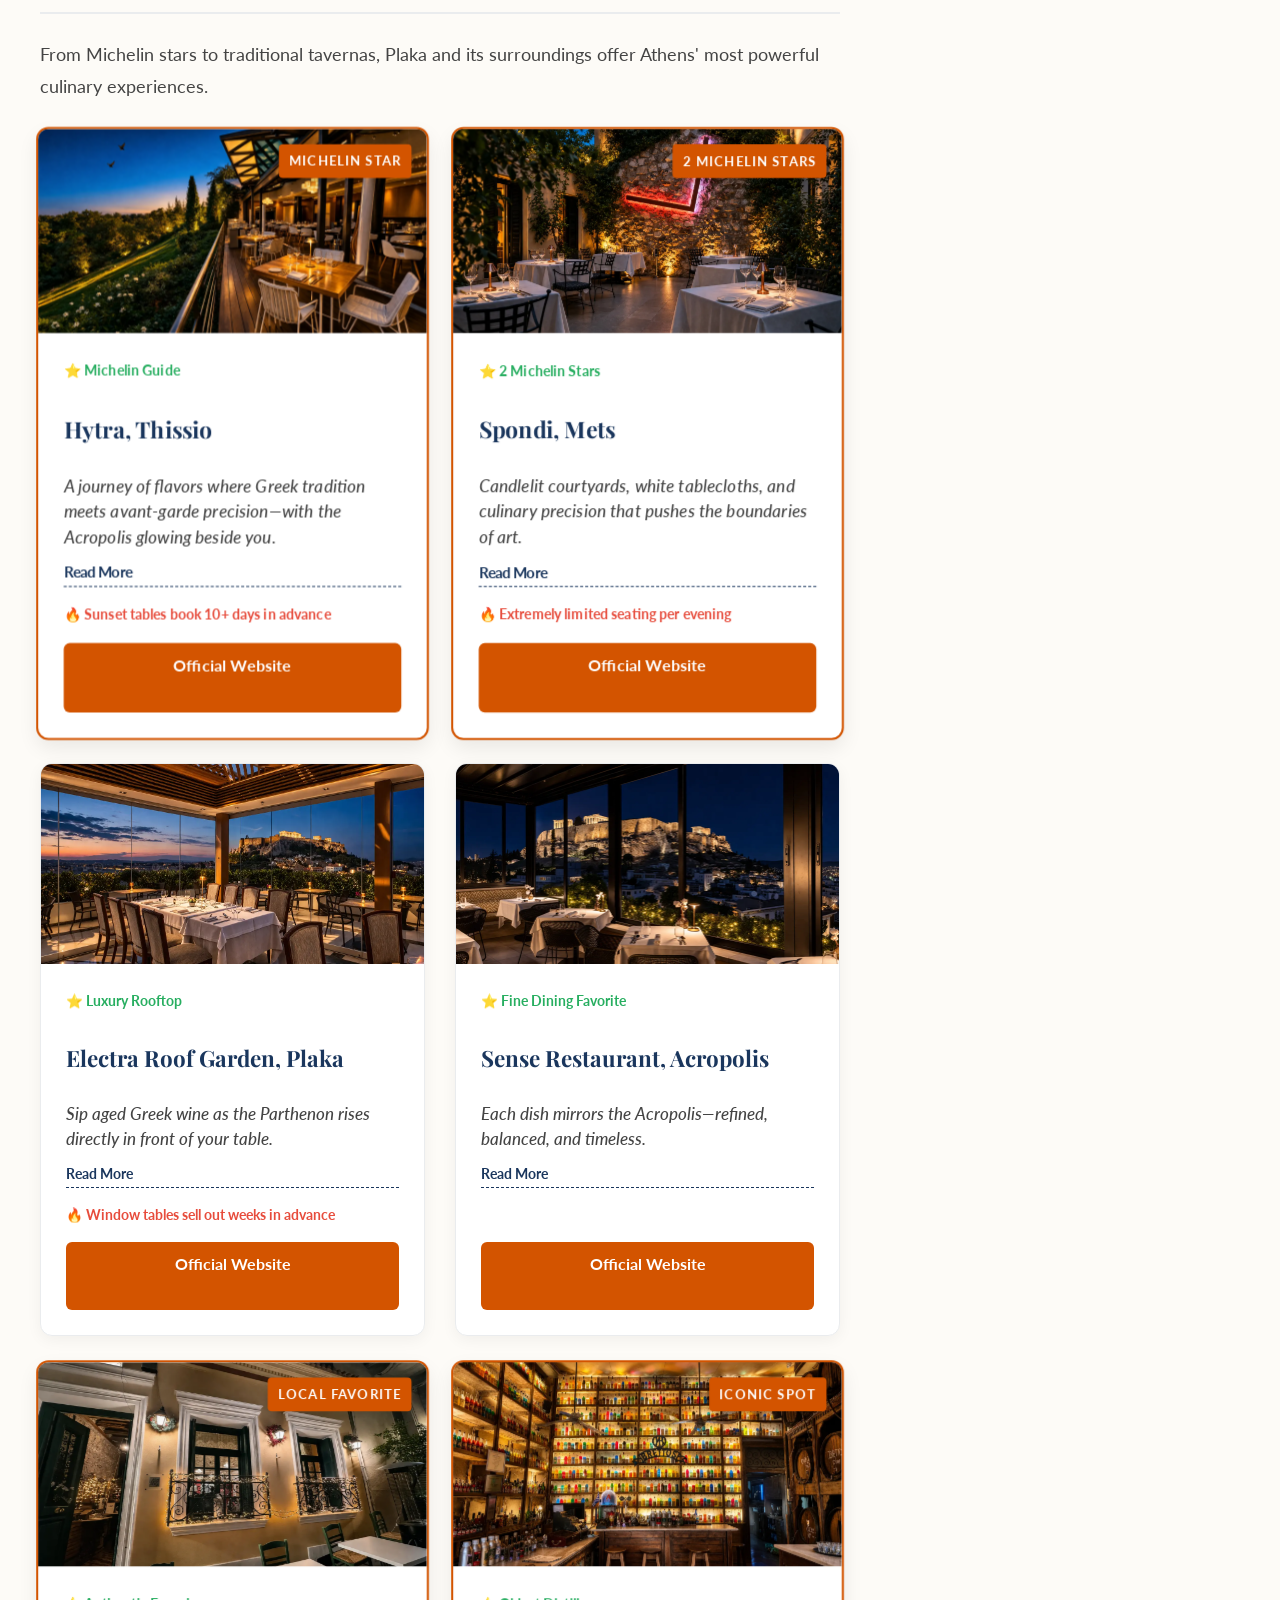
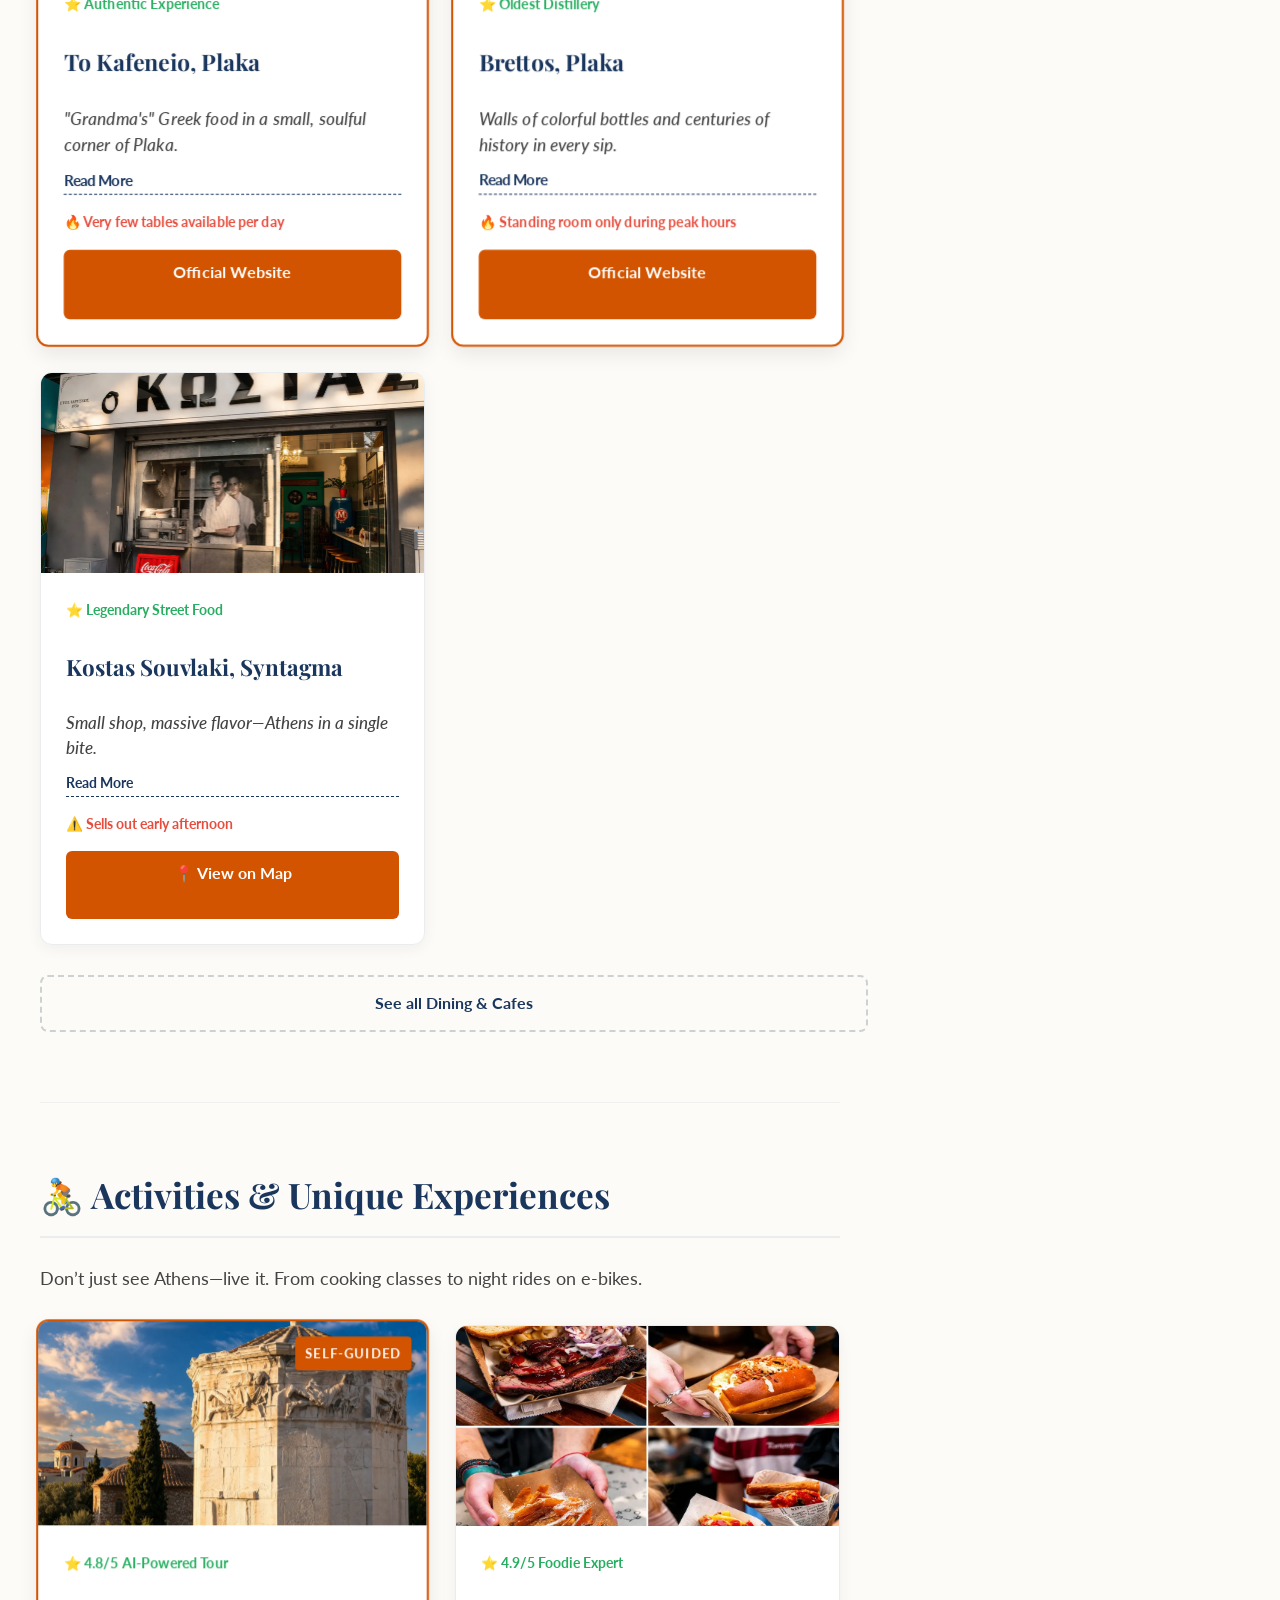
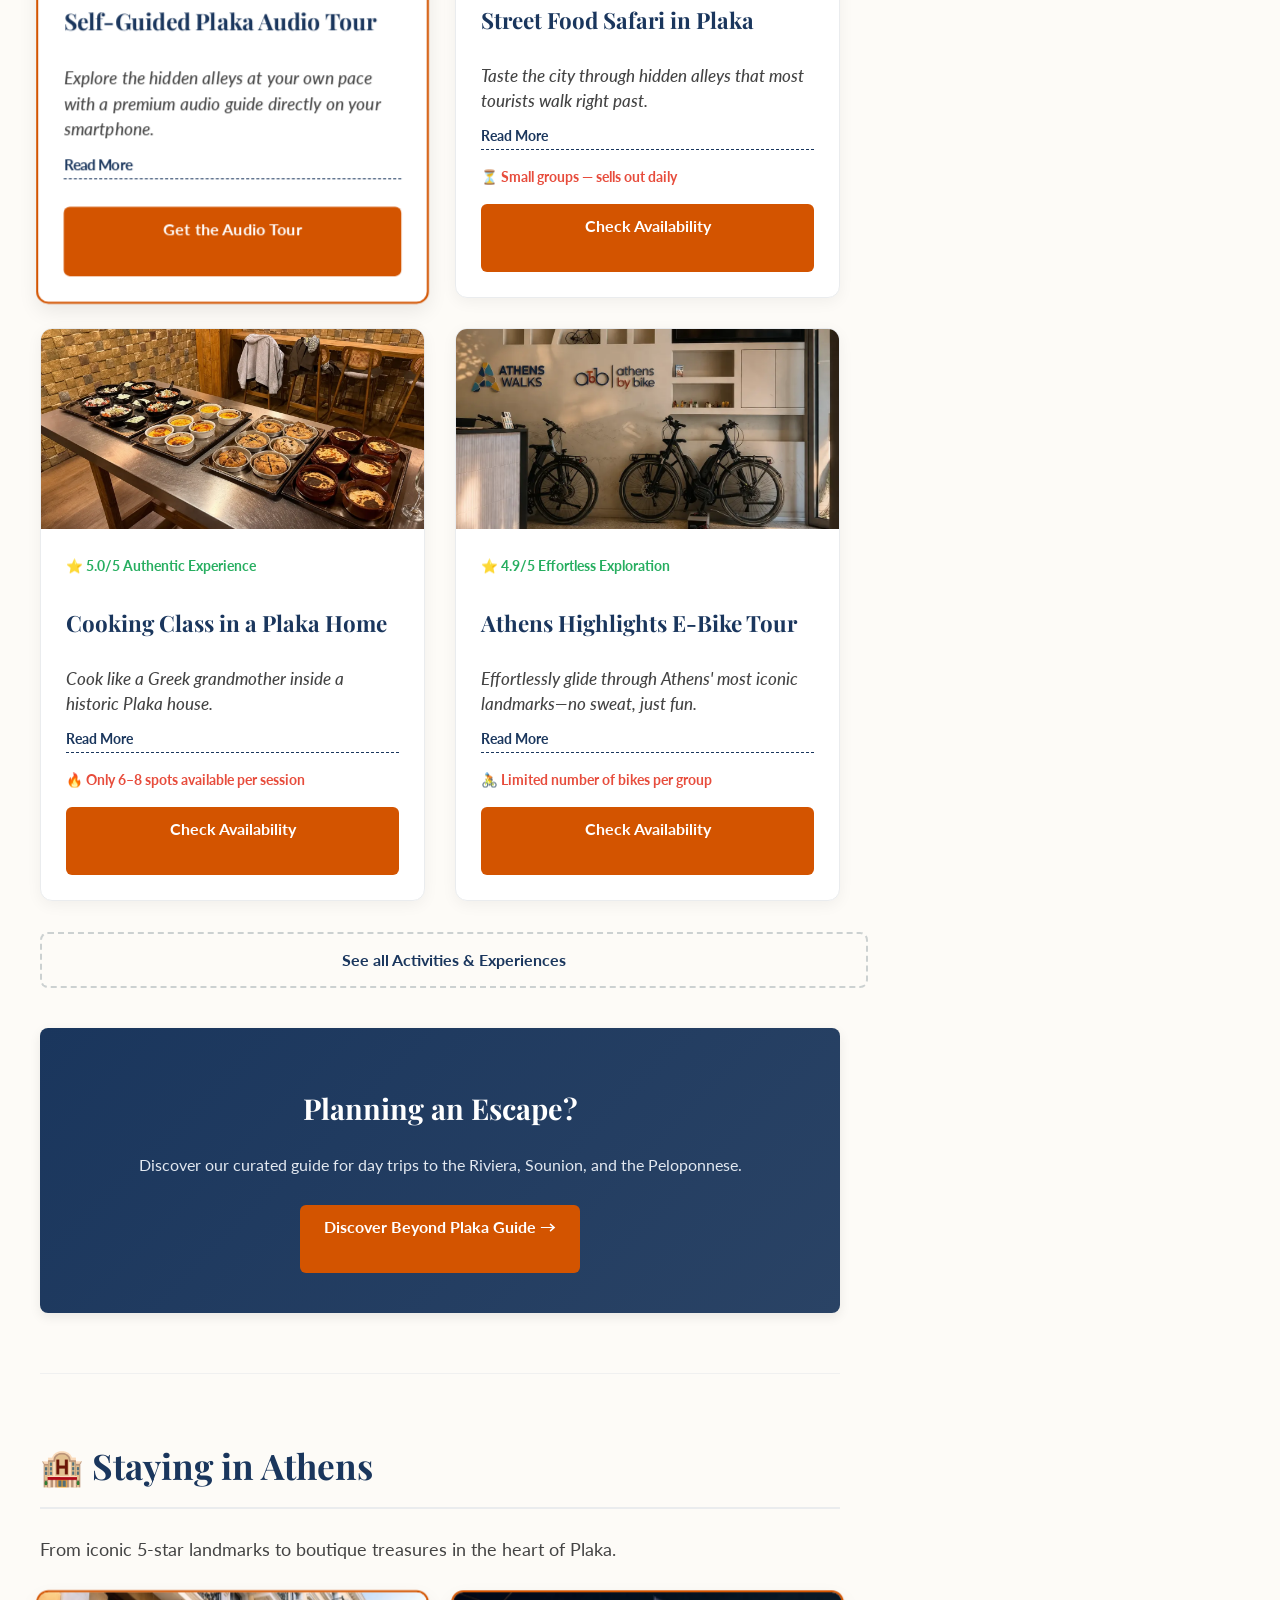
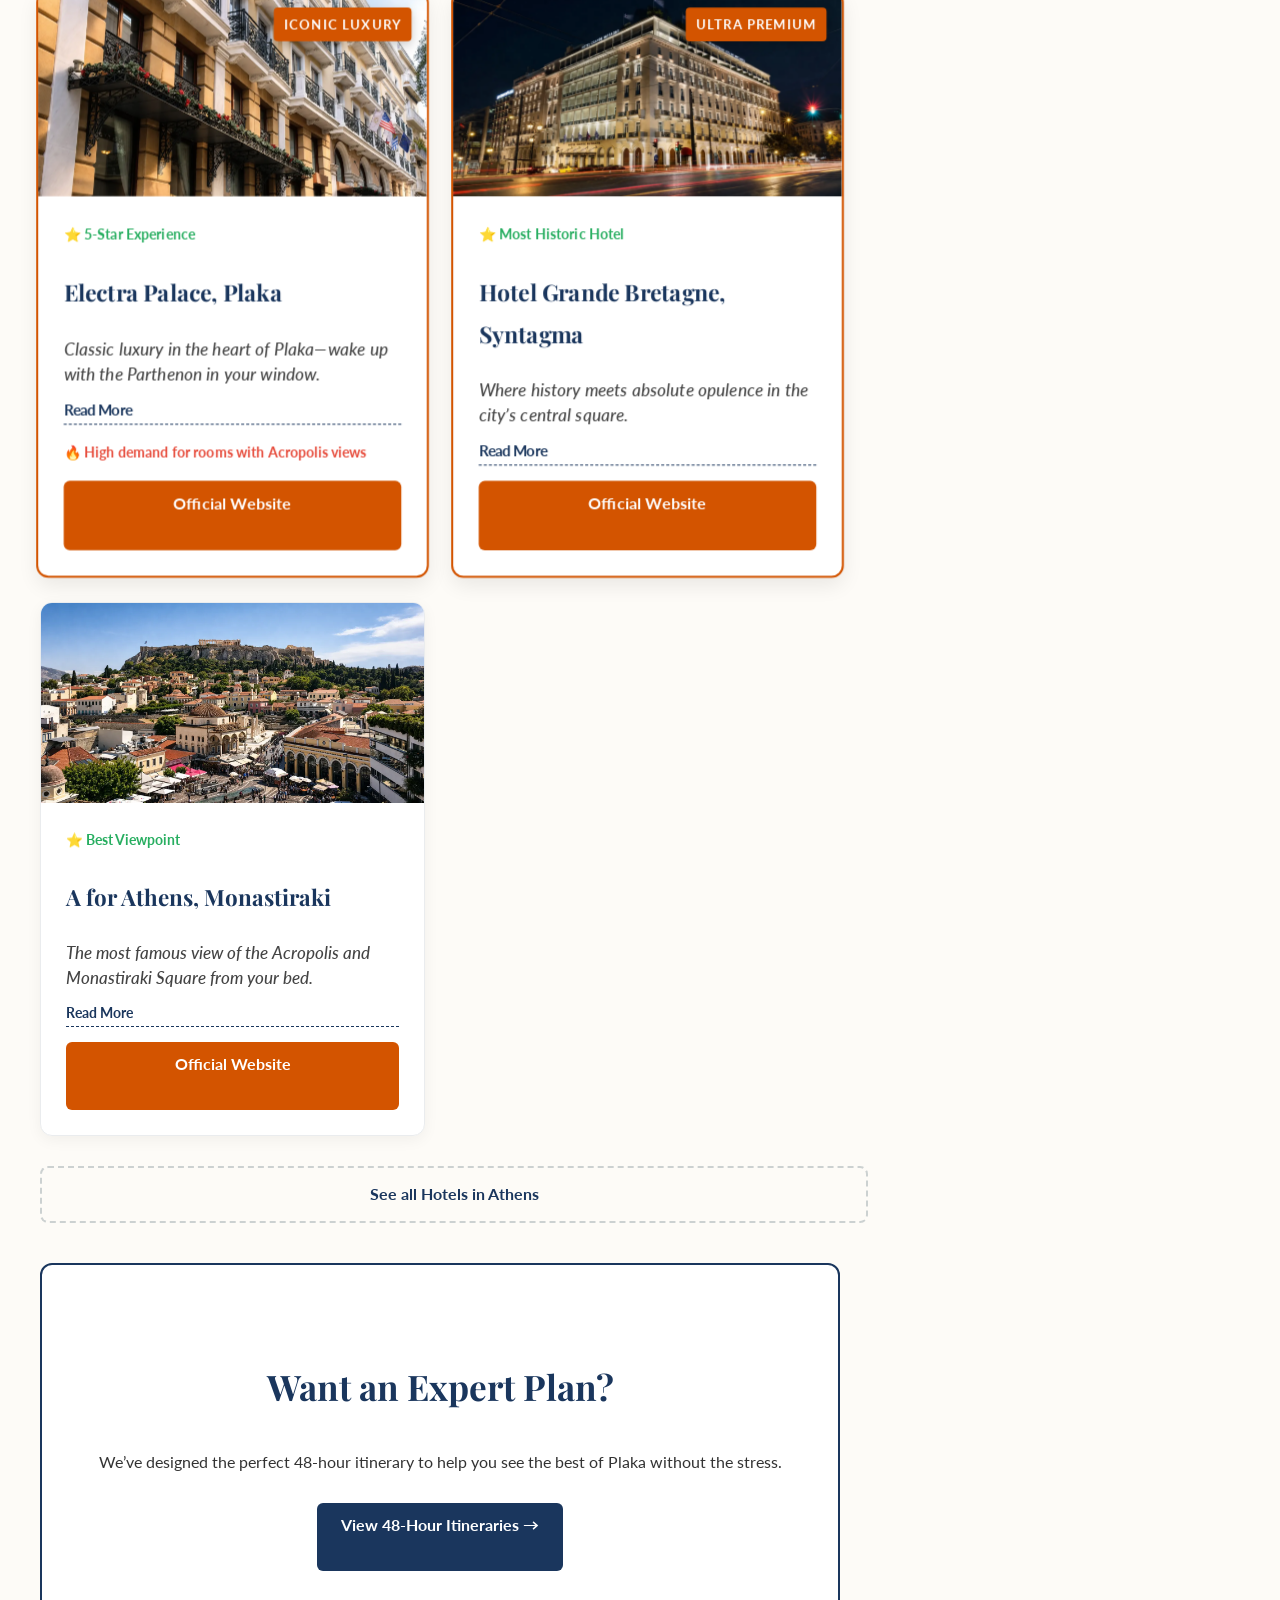
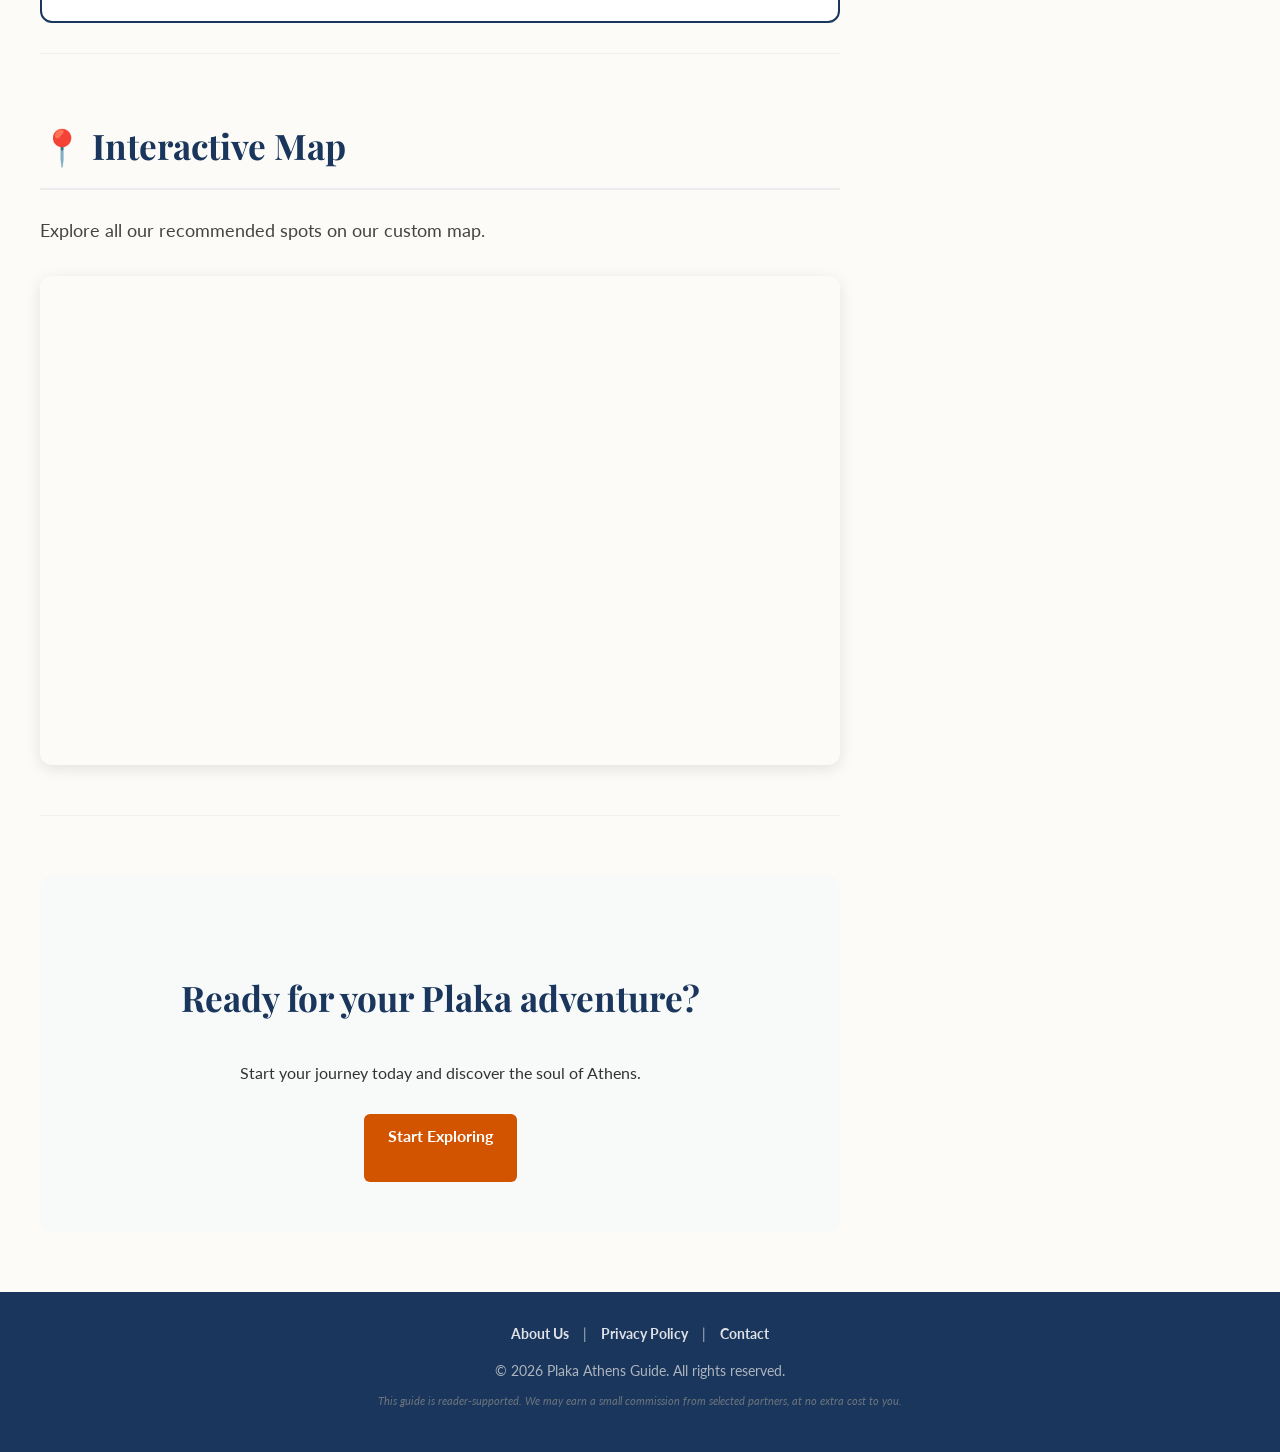
==== commit f38d627c: "Add files via upload" ====
--- a/index.html
+++ b/index.html
@@ -844,6 +844,13 @@
 
                     </div>
                     <label for="show-more-tours" class="show-more-btn" role="button">See all Activities & Experiences</label>
+                    
+                    <div class="widget-card" style="background: linear-gradient(135deg, #1a365d 0%, #2a4365 100%); color: white; border: none; margin-top: 40px; text-align: center; padding: 40px;">
+                        <h3 style="color: white; font-size: 1.8em;">Planning an Escape?</h3>
+                        <p style="color: #e2e8f0; margin-bottom: 25px;">Discover our curated guide for day trips to the Riviera, Sounion, and the Peloponnese.</p>
+                        <a href="day-trips.html" class="cta-button" style="background-color: var(--accent-color);">Discover Beyond Plaka Guide →</a>
+                    </div>
+
                 </section>
 
                 <section class="content-section" id="accommodation">
@@ -938,6 +945,13 @@
 
                     </div>
                     <label for="show-more-hotels" class="show-more-btn" role="button">See all Hotels in Athens</label>
+                    
+                    <div class="final-cta" style="border: 2px solid var(--heading-color); background: white;">
+                        <h2>Want an Expert Plan?</h2>
+                        <p>We’ve designed the perfect 48-hour itinerary to help you see the best of Plaka without the stress.</p>
+                        <a href="itineraries.html" class="cta-button cta-button-secondary">View 48-Hour Itineraries →</a>
+                    </div>
+                    
                 </section>
 
                 <section class="content-section" id="interactive-map">
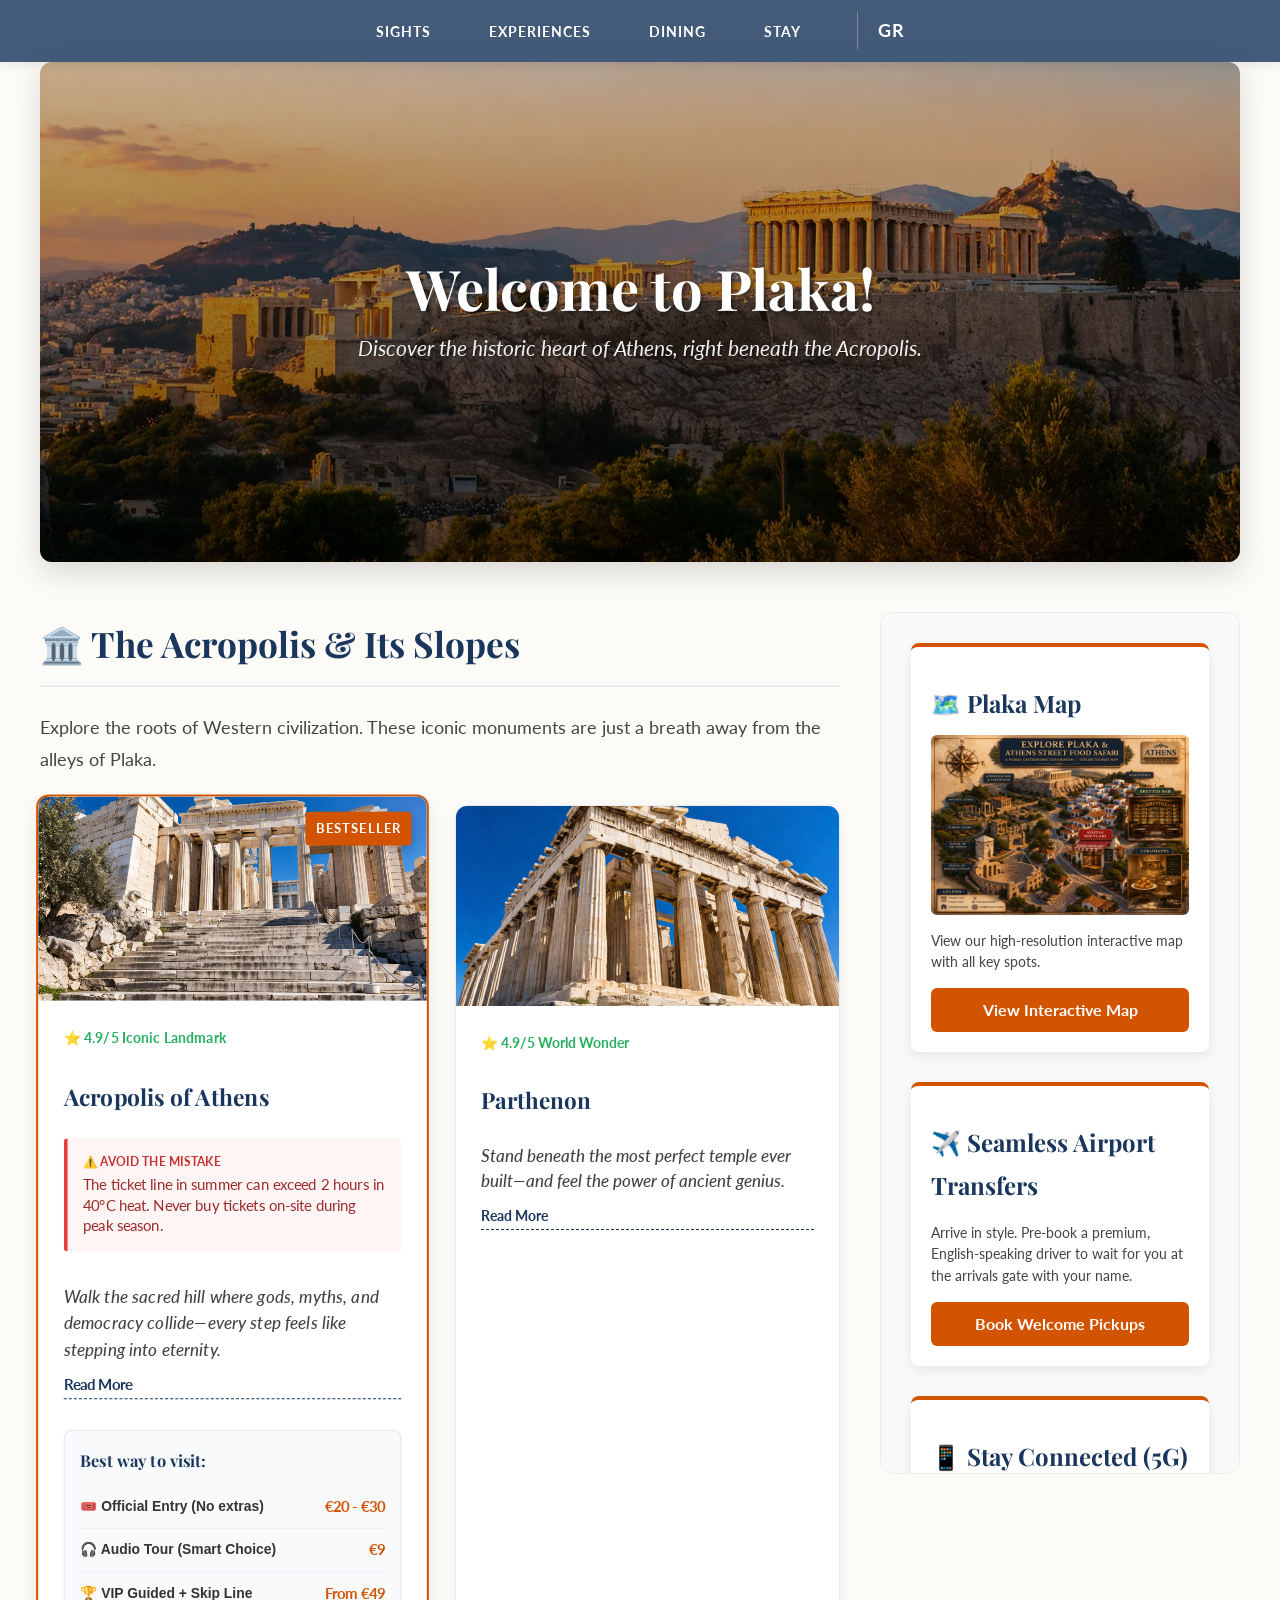
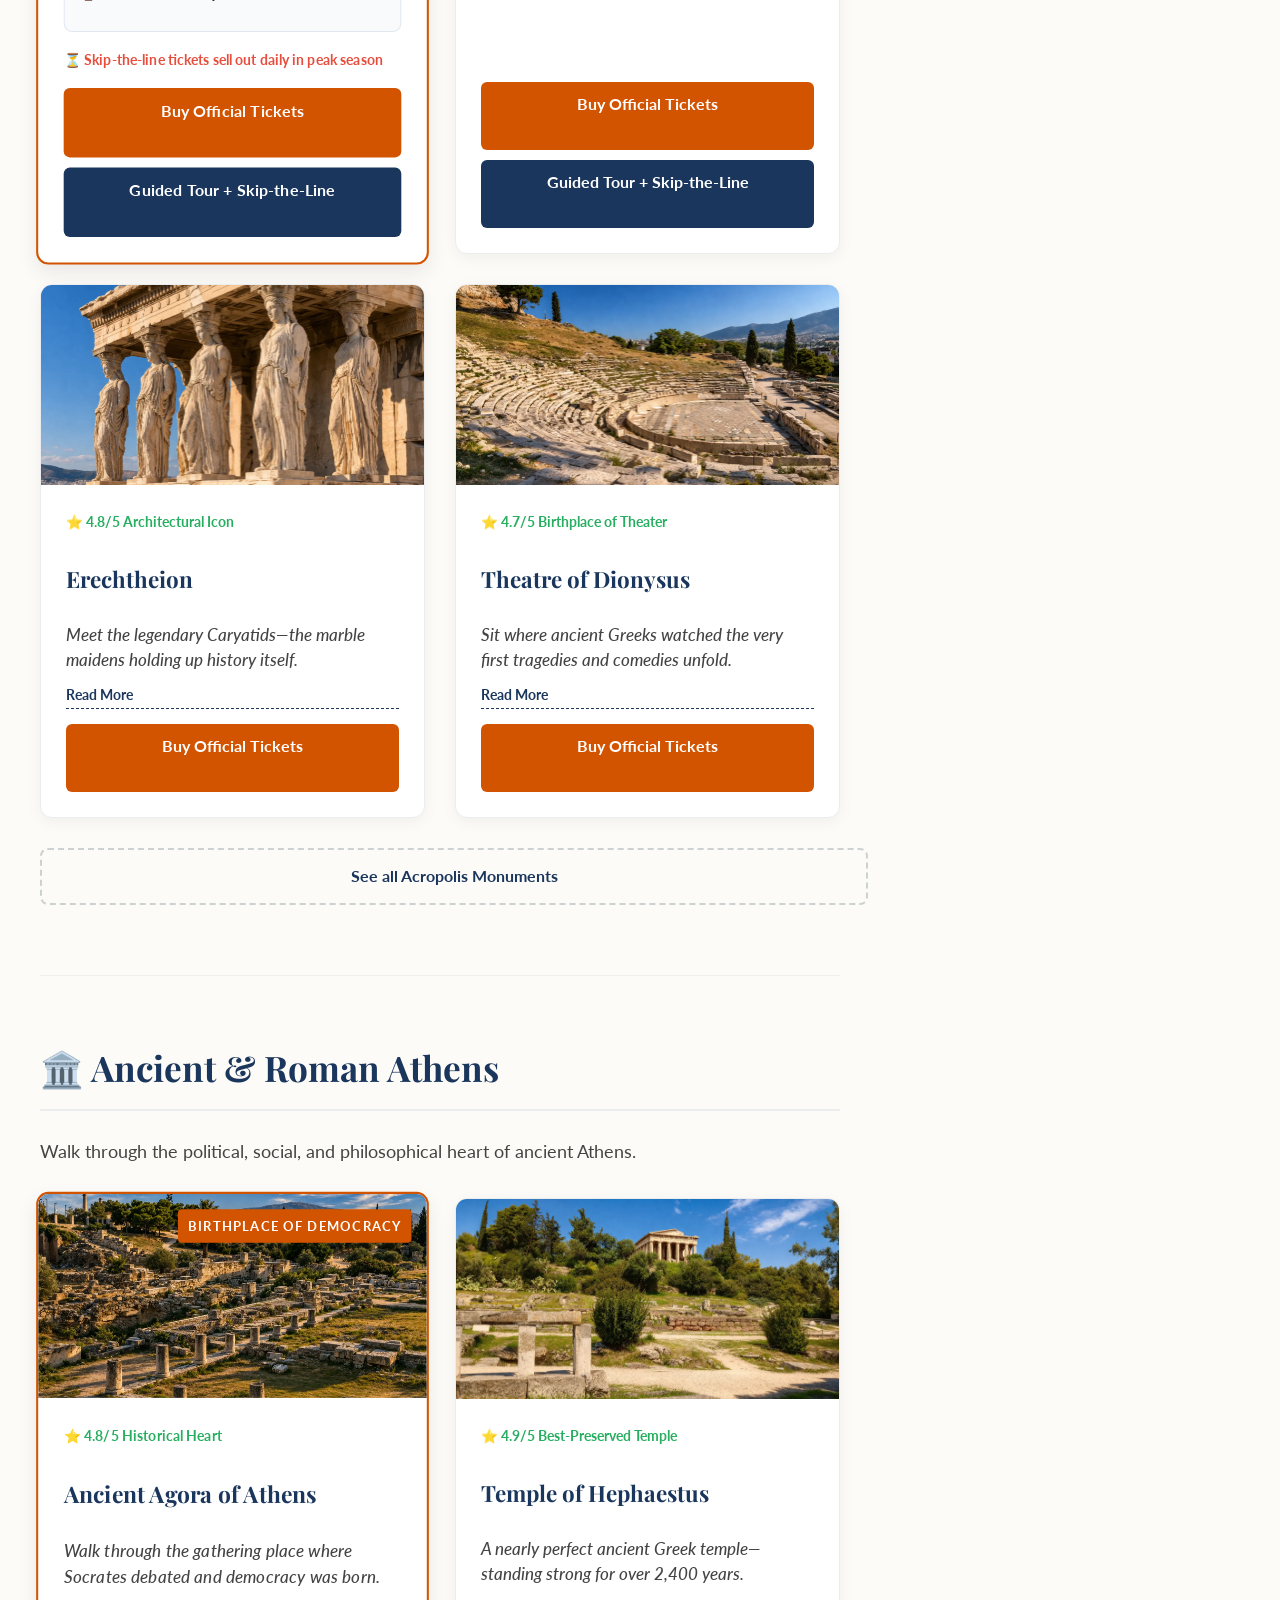
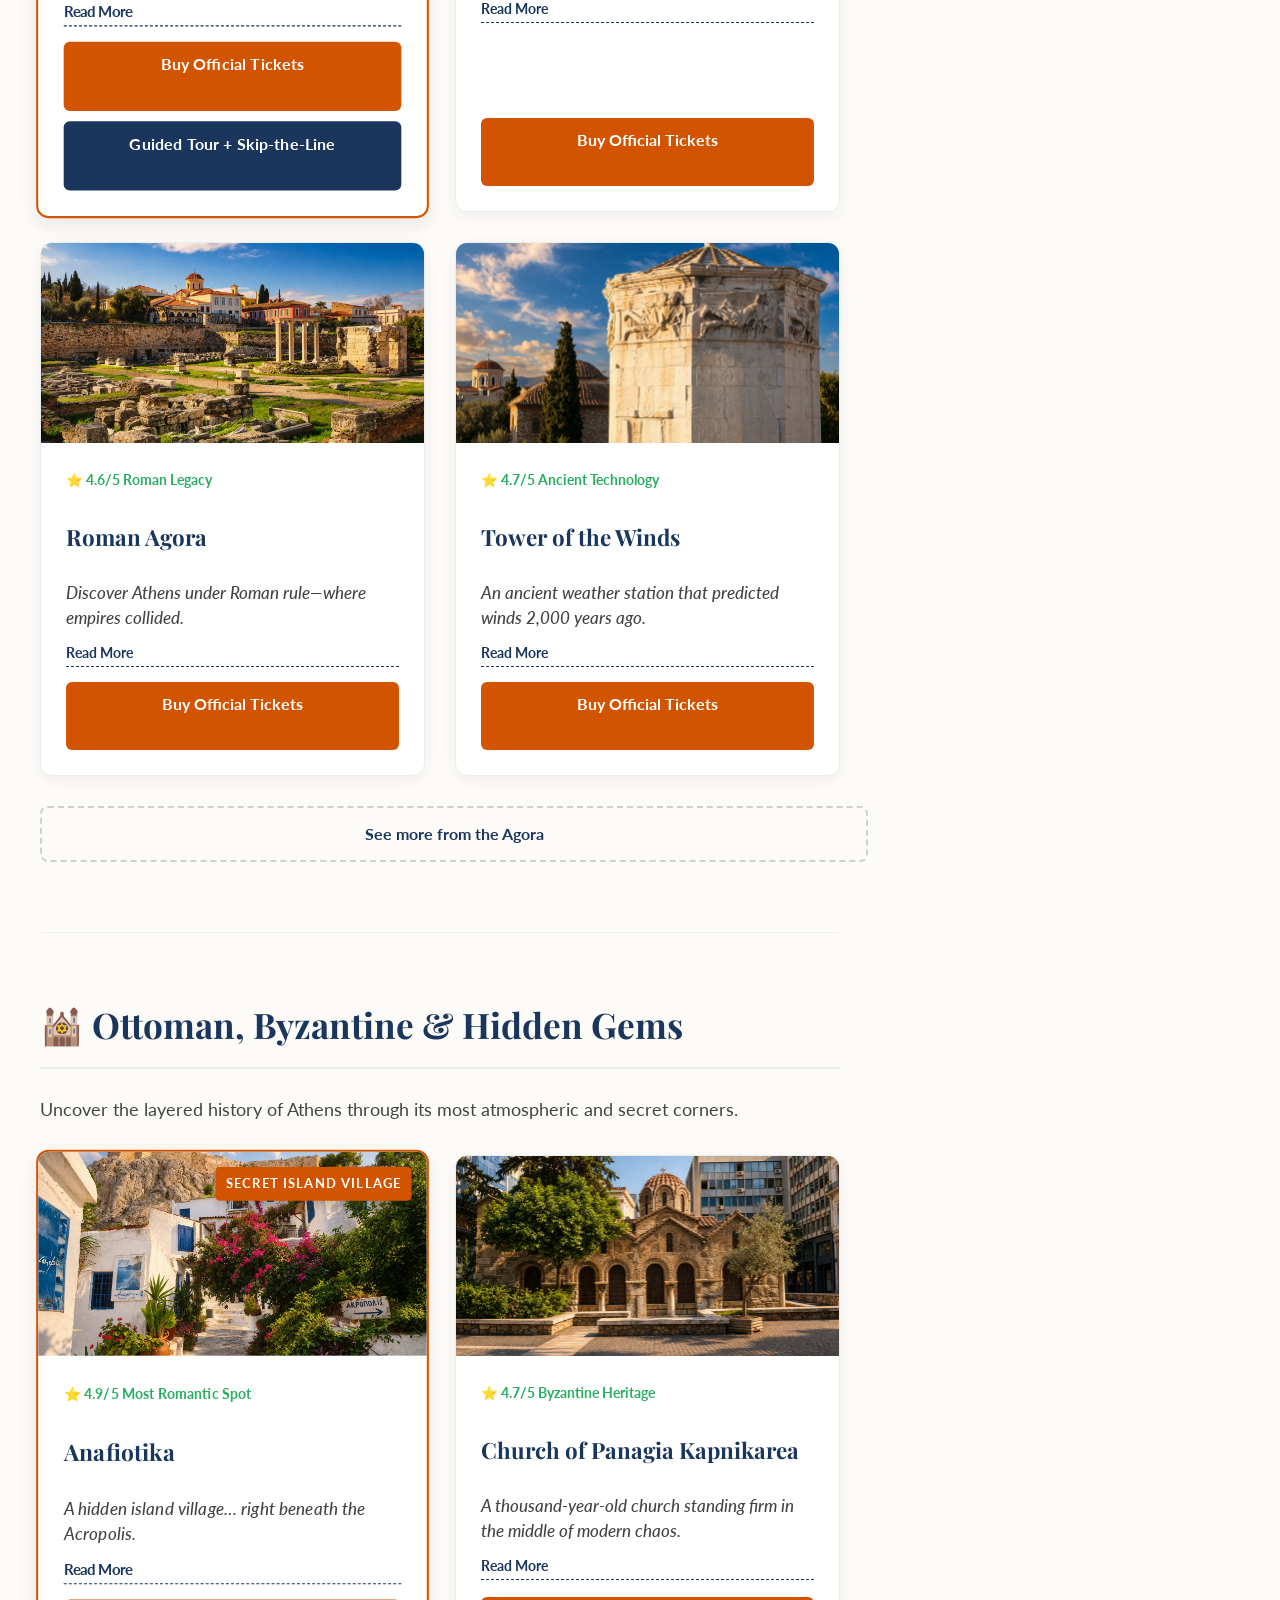
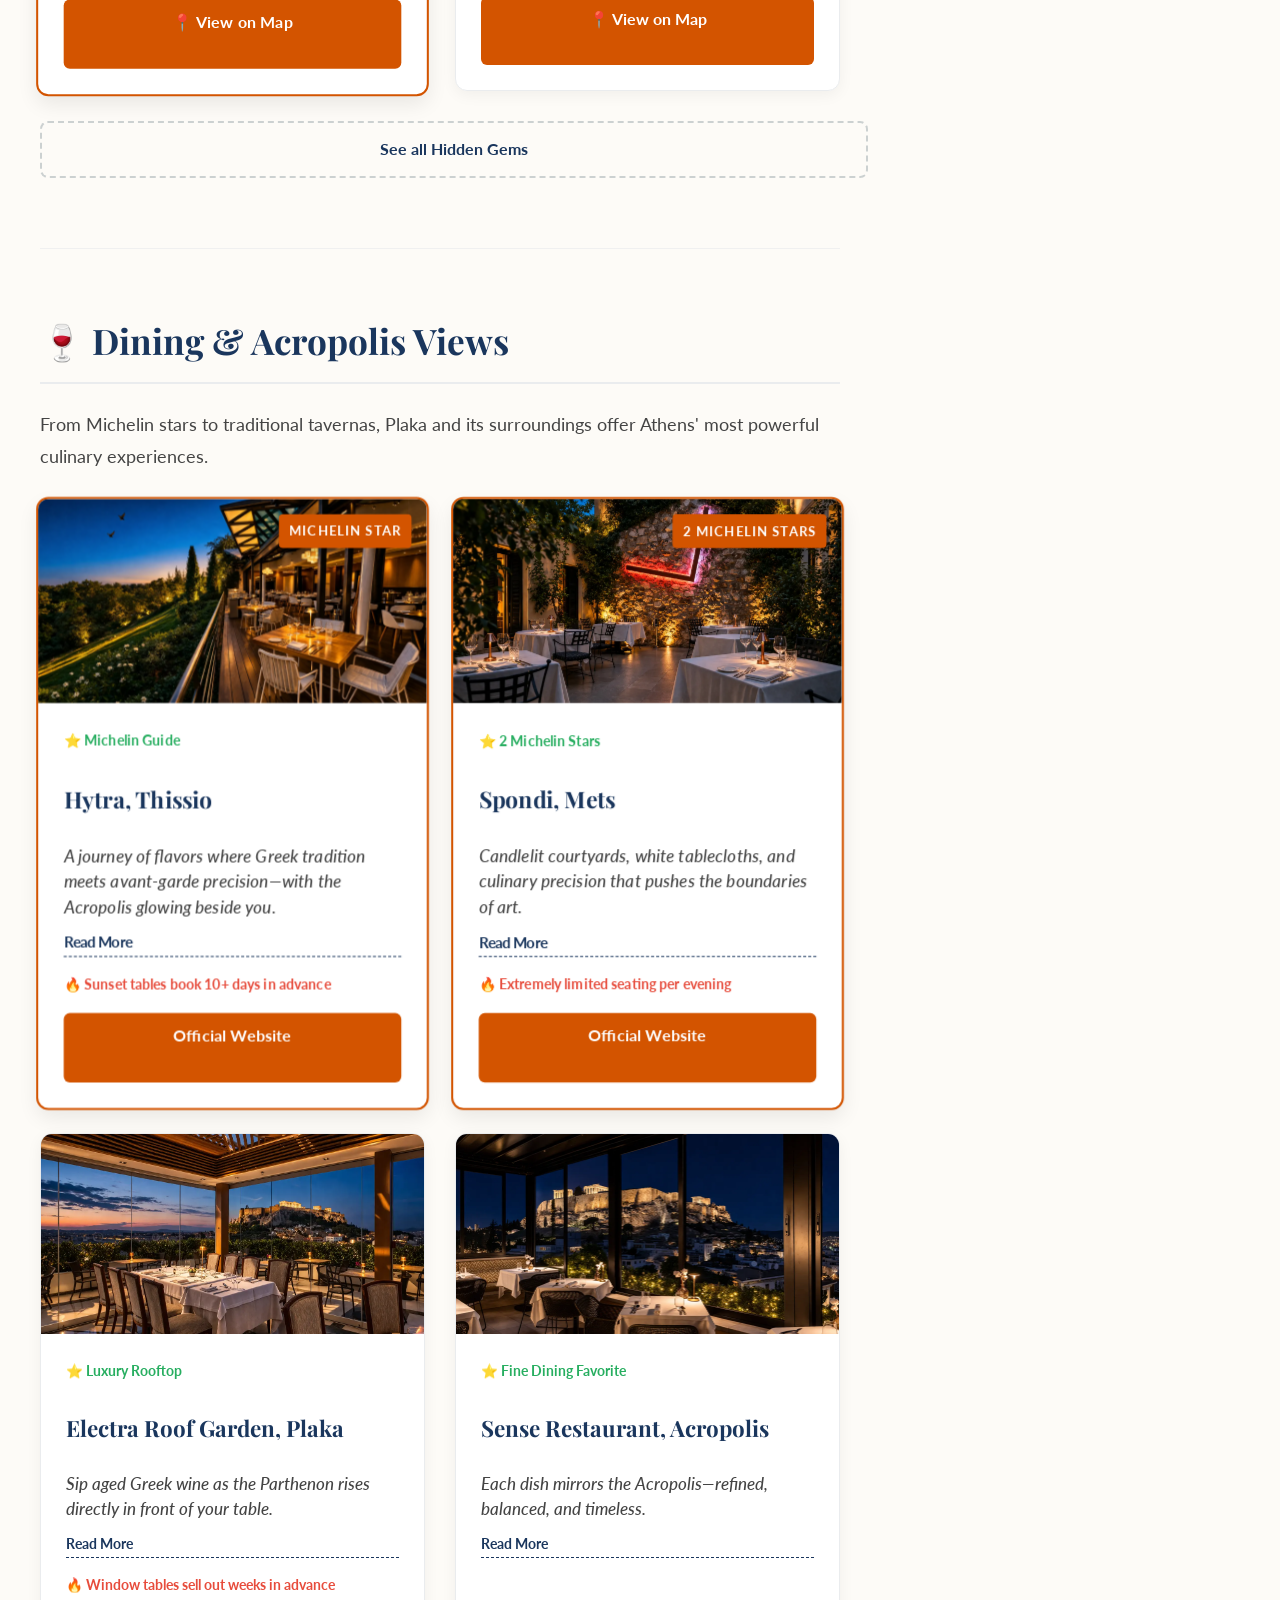
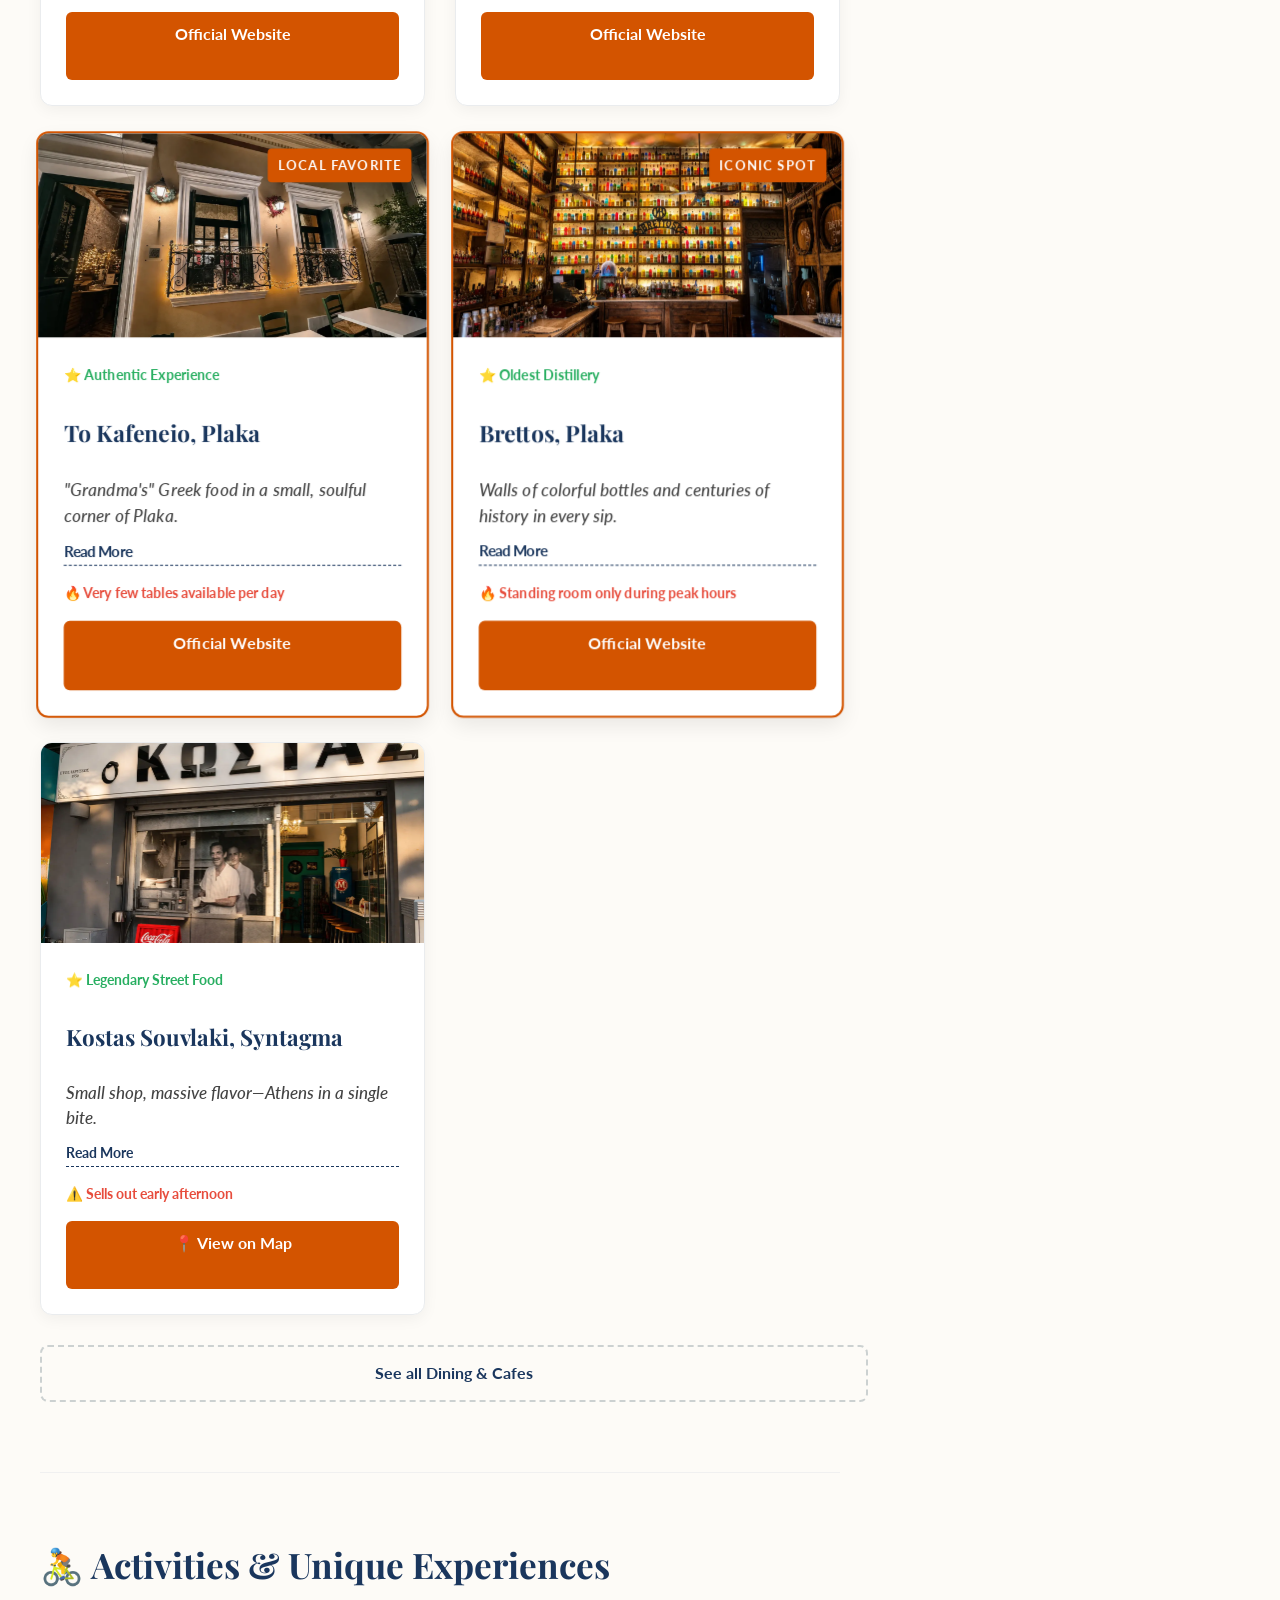
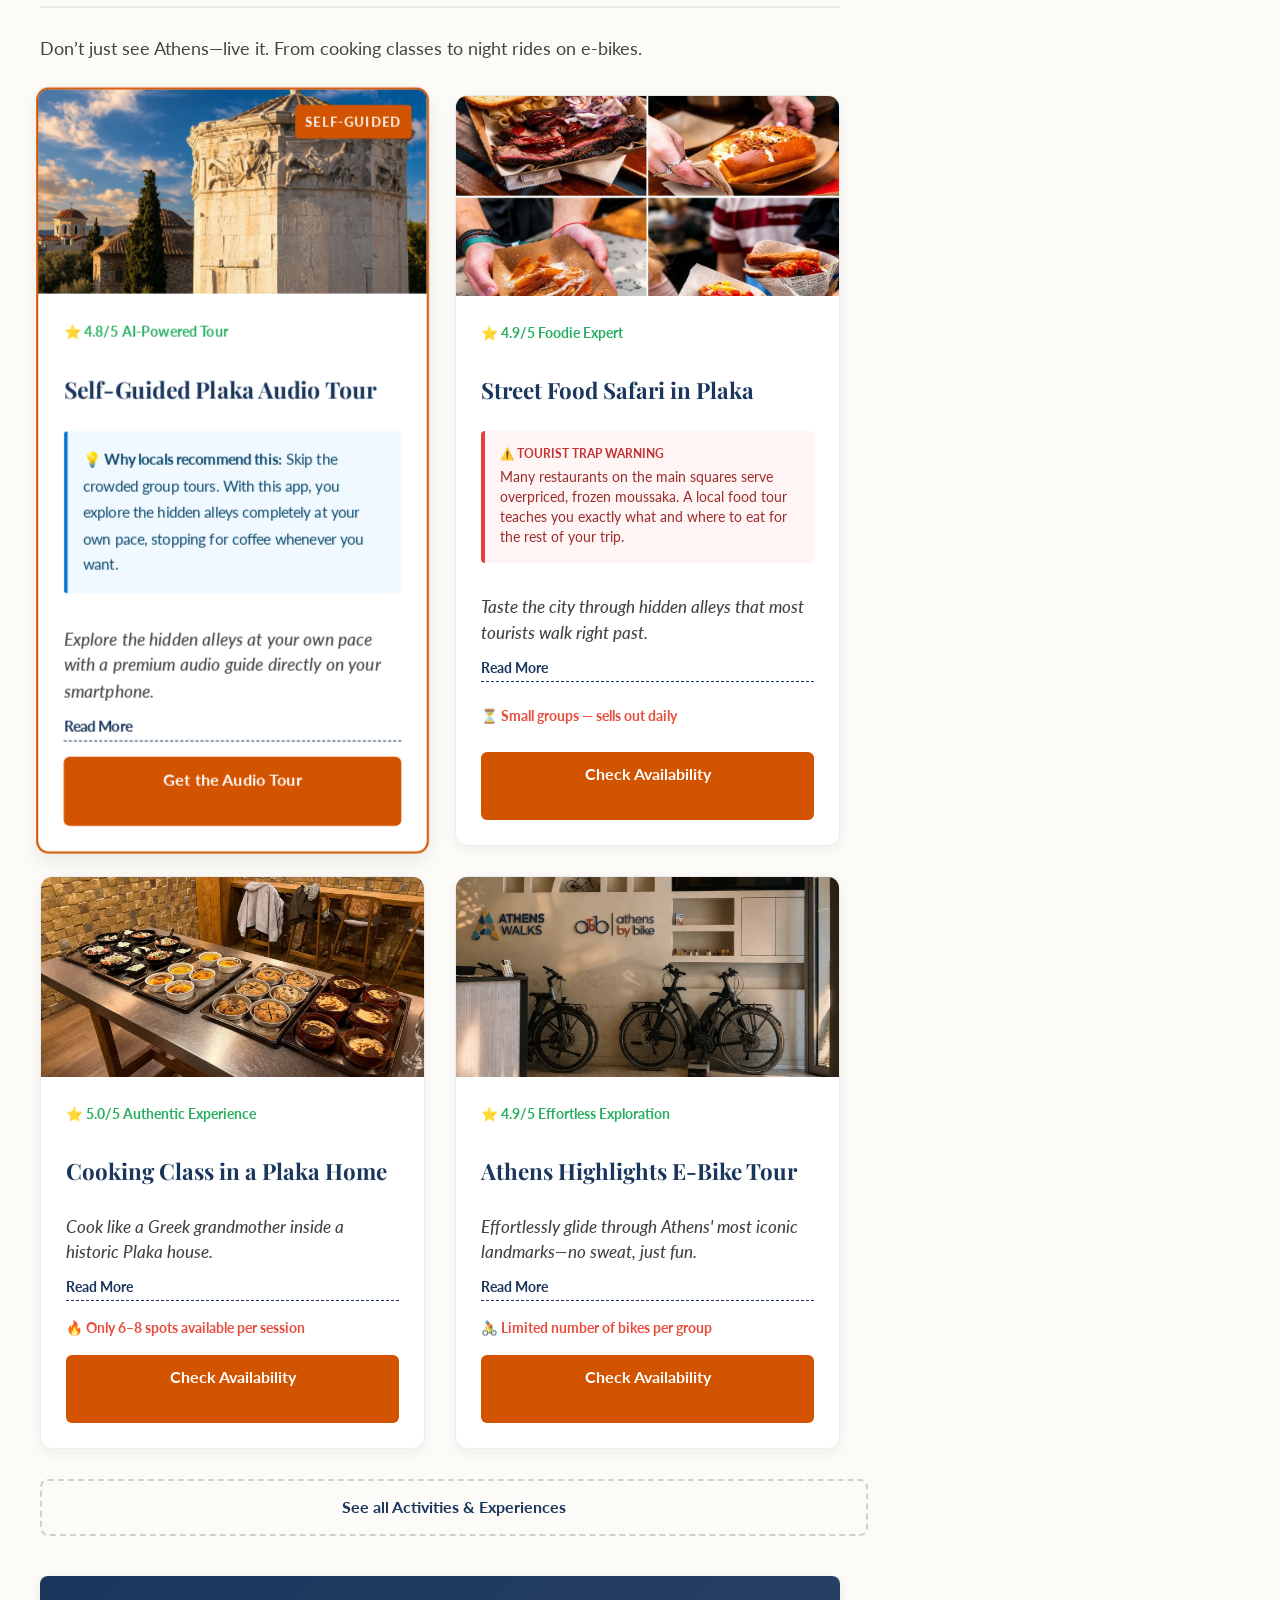
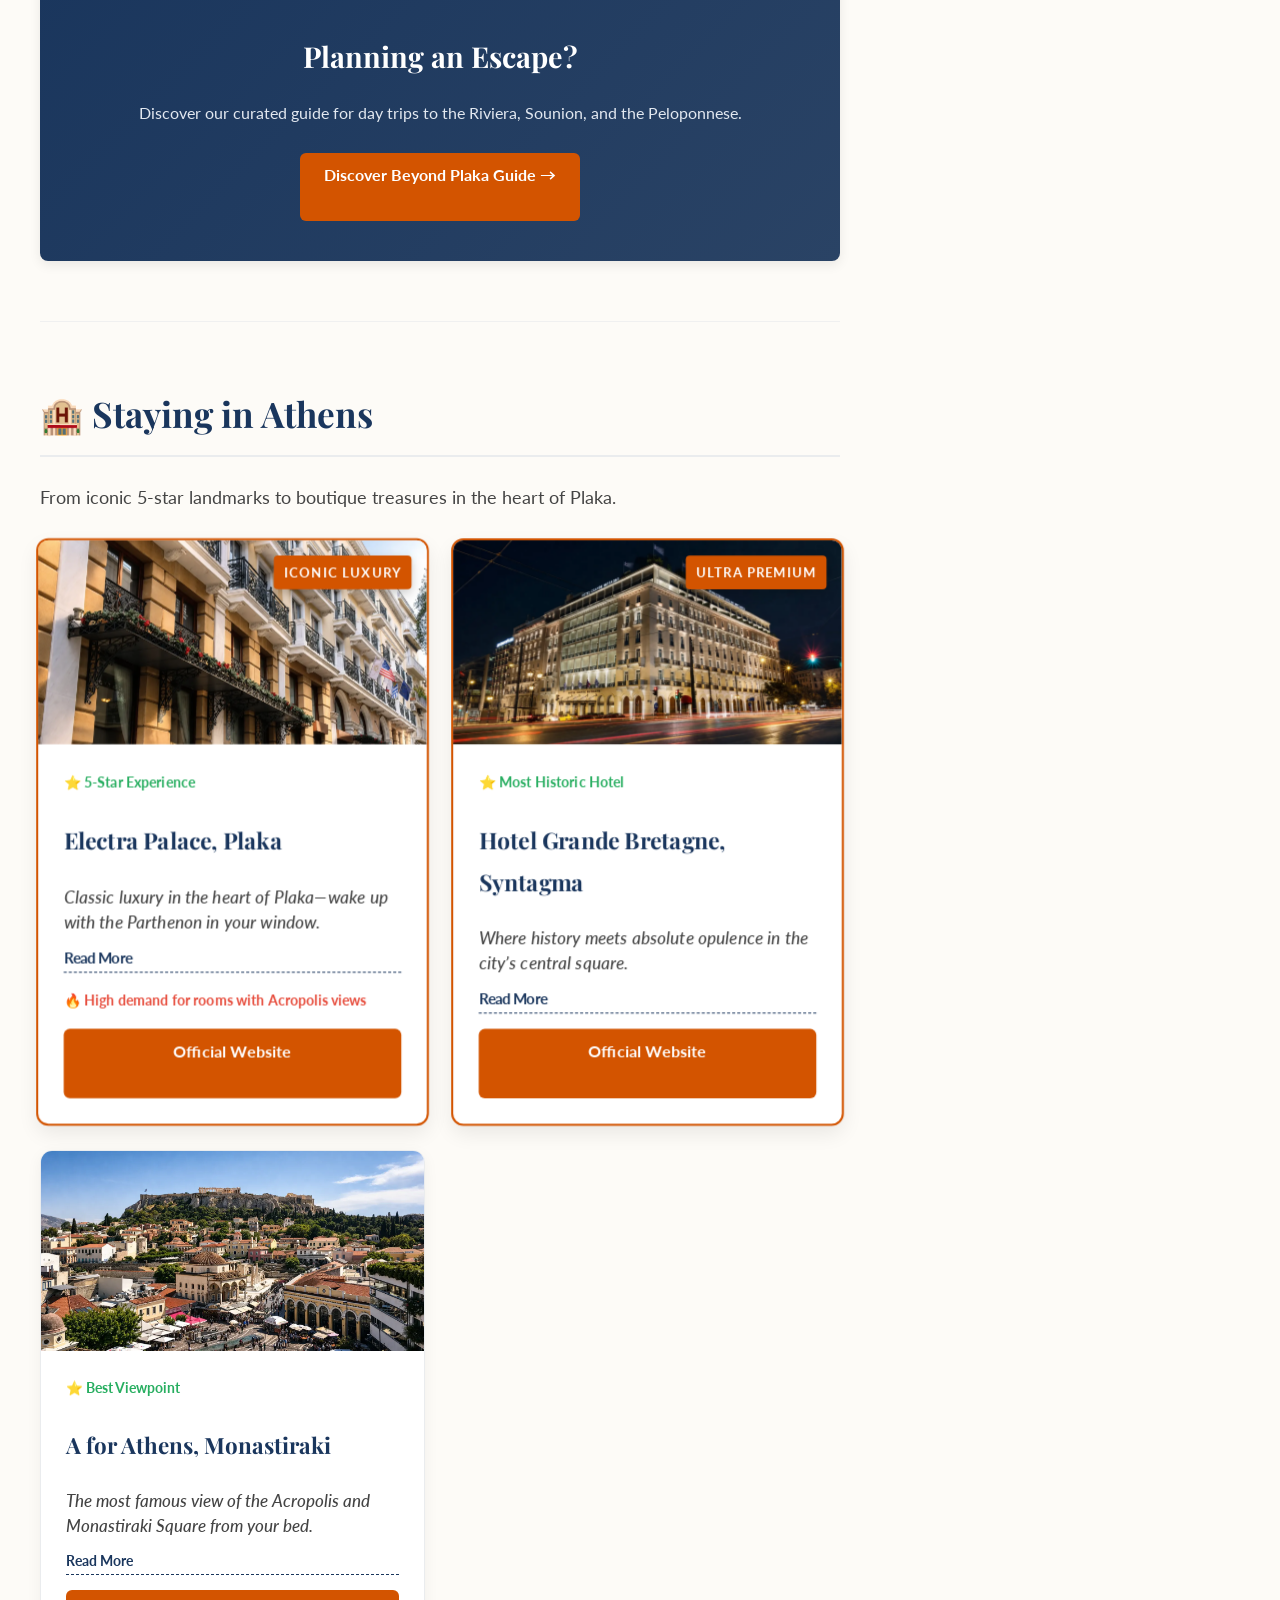
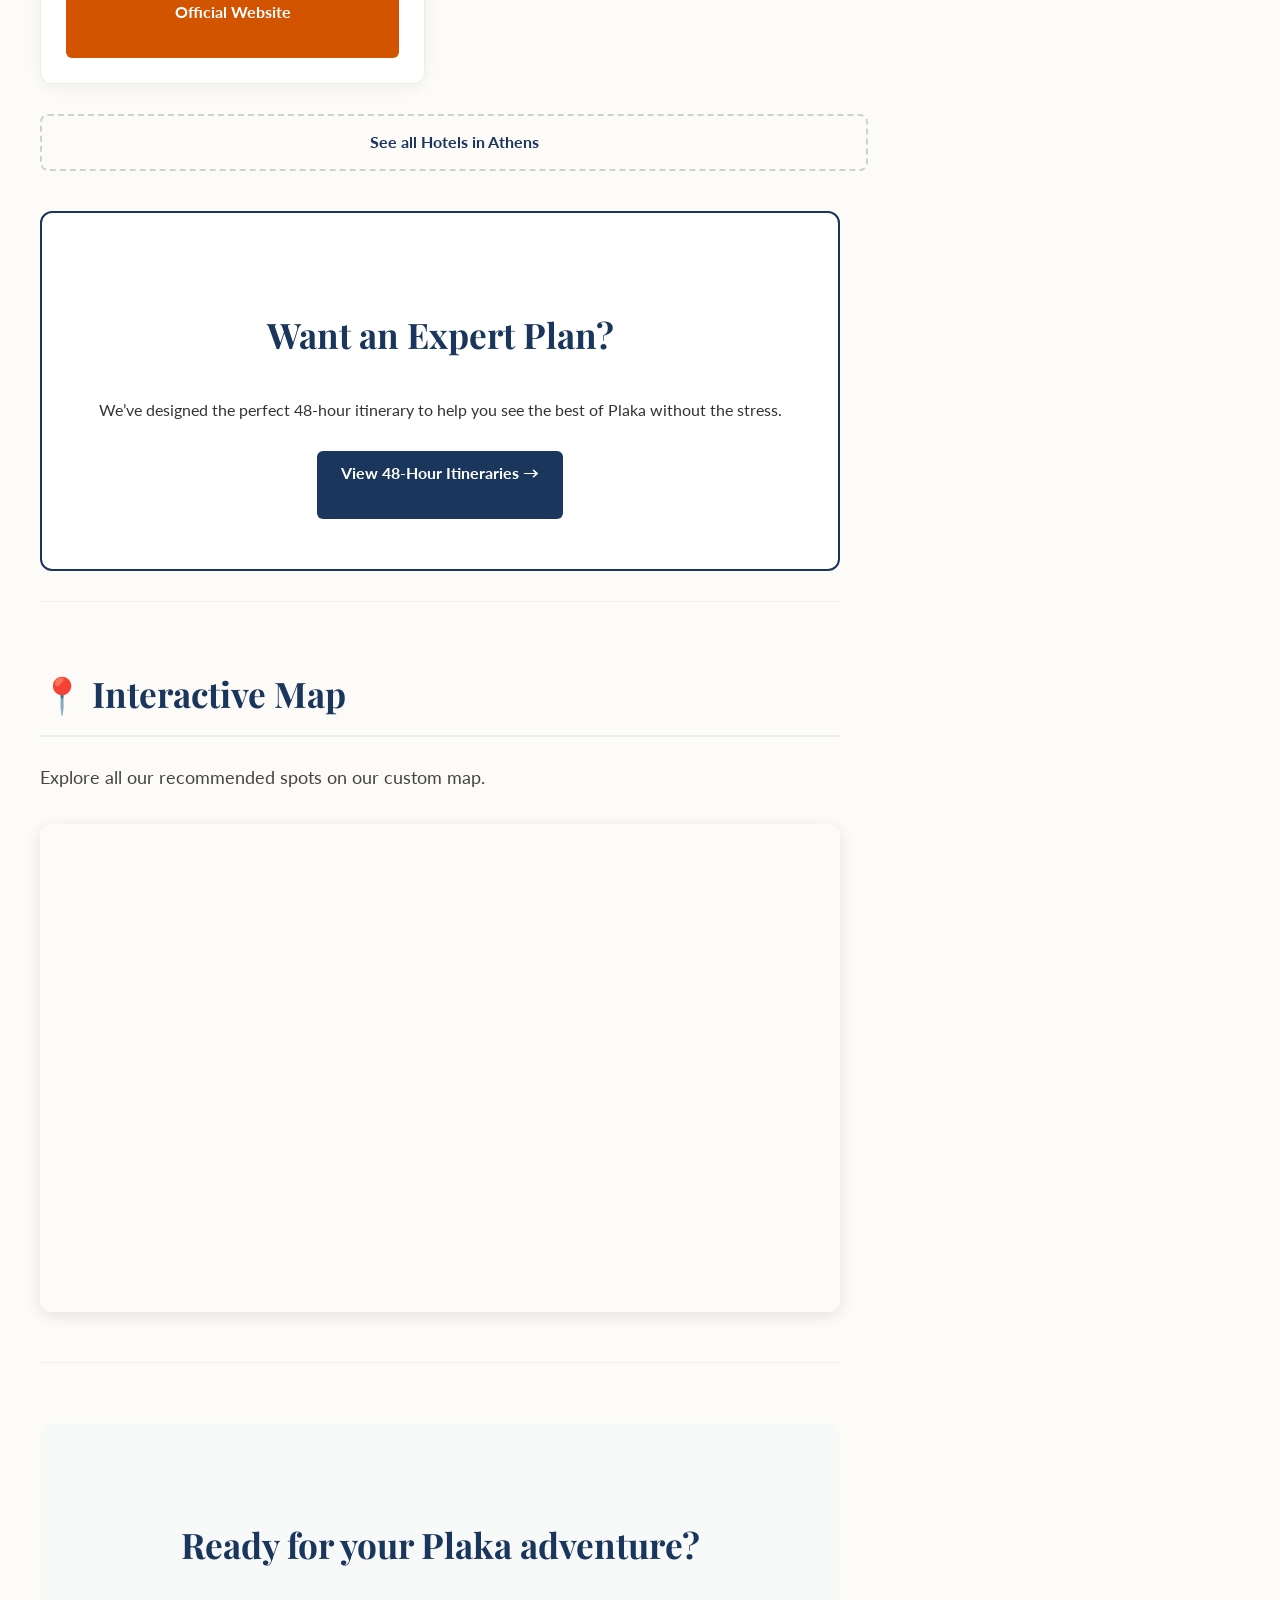
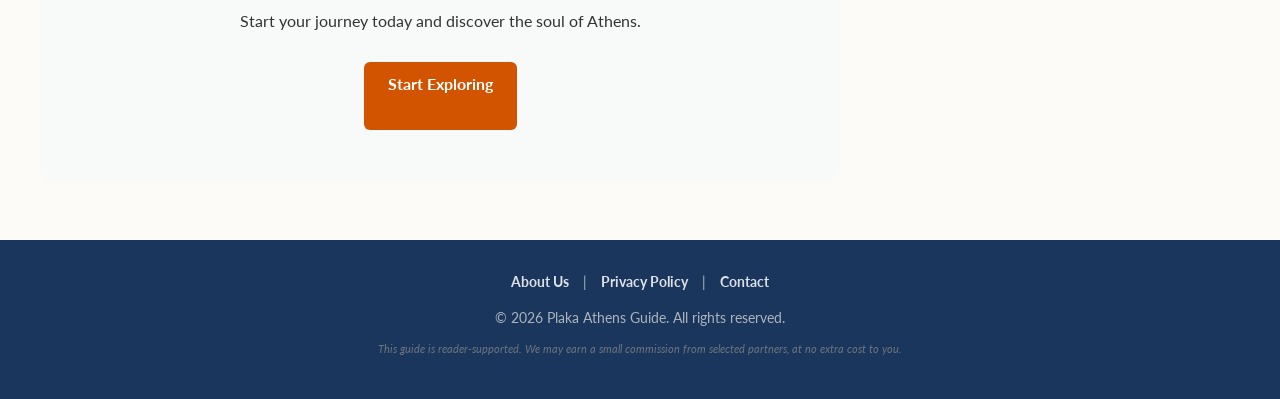
==== commit 93aa21d8: "Add files via upload" ====
--- a/index.html
+++ b/index.html
@@ -86,6 +86,12 @@
                             <div class="card-content">
                                 <span class="trust-badge">⭐ 4.9/5 Iconic Landmark</span>
                                 <h3>Acropolis of Athens</h3>
+                                
+                                <div class="warning-box">
+                                    <strong>⚠️ Avoid the Mistake</strong>
+                                    The ticket line in summer can exceed 2 hours in 40°C heat. Never buy tickets on-site during peak season.
+                                </div>
+
                                 <p class="hook-text">Walk the sacred hill where gods, myths, and democracy collide—every step feels like stepping into eternity.</p>
                                 
                                 <input type="checkbox" id="read-en-ancient-1" class="read-more-toggle">
@@ -93,6 +99,25 @@
                                 <div class="read-more-content">
                                     <p class="details-text">The Acropolis is not just a site—it’s the beating heart of ancient Greece. Crowned by the Parthenon, this UNESCO World Heritage monument offers breathtaking panoramic views over Athens. A guided experience unlocks the symbolism and power embedded in every stone.</p>
                                 </div>
+
+                                <div class="decision-box">
+                                    <h4>Best way to visit:</h4>
+                                    <div class="decision-list">
+                                        <div class="decision-item">
+                                            <span class="decision-label">🎟️ Official Entry (No extras)</span>
+                                            <span class="decision-price">€20 - €30</span>
+                                        </div>
+                                        <div class="decision-item">
+                                            <span class="decision-label">🎧 Audio Tour (Smart Choice)</span>
+                                            <span class="decision-price">€9</span>
+                                        </div>
+                                        <div class="decision-item">
+                                            <span class="decision-label">🏆 VIP Guided + Skip Line</span>
+                                            <span class="decision-price">From €49</span>
+                                        </div>
+                                    </div>
+                                </div>
+
                                 <p class="scarcity-text">⏳ Skip-the-line tickets sell out daily in peak season</p>
                                 <div style="display: flex; flex-direction: column; gap: 10px;">
                                     <a href="https://hhticket.gr/" target="_blank" rel="noopener noreferrer" class="cta-button">Buy Official Tickets</a>
@@ -747,6 +772,12 @@
                             <div class="card-content">
                                 <span class="trust-badge">⭐ 4.8/5 AI-Powered Tour</span>
                                 <h3>Self-Guided Plaka Audio Tour</h3>
+                                
+                                <div class="insider-tip">
+                                    <strong>💡 Why locals recommend this:</strong>
+                                    Skip the crowded group tours. With this app, you explore the hidden alleys completely at your own pace, stopping for coffee whenever you want.
+                                </div>
+
                                 <p class="hook-text">Explore the hidden alleys at your own pace with a premium audio guide directly on your smartphone.</p>
                                 
                                 <input type="checkbox" id="read-en-tour-wego" class="read-more-toggle">
@@ -763,6 +794,12 @@
                             <div class="card-content">
                                 <span class="trust-badge">⭐ 4.9/5 Foodie Expert</span>
                                 <h3>Street Food Safari in Plaka</h3>
+
+                                <div class="warning-box">
+                                    <strong>⚠️ Tourist Trap Warning</strong>
+                                    Many restaurants on the main squares serve overpriced, frozen moussaka. A local food tour teaches you exactly what and where to eat for the rest of your trip.
+                                </div>
+
                                 <p class="hook-text">Taste the city through hidden alleys that most tourists walk right past.</p>
                                 
                                 <input type="checkbox" id="read-en-tour-1" class="read-more-toggle">
@@ -821,6 +858,21 @@
                                 <div class="read-more-content">
                                     <p class="details-text">A coastal drive along the Athenian Riviera ending at the imposing Temple of Poseidon. Includes transportation and an expert guide for the full historical context.</p>
                                 </div>
+
+                                <div class="decision-box">
+                                    <h4>Choose your Sounion trip:</h4>
+                                    <div class="decision-list">
+                                        <div class="decision-item">
+                                            <span class="decision-label">🚌 Standard Bus Tour</span>
+                                            <span class="decision-price">~€35</span>
+                                        </div>
+                                        <div class="decision-item">
+                                            <span class="decision-label">🚐 Premium Small Minivan</span>
+                                            <span class="decision-price">From €55</span>
+                                        </div>
+                                    </div>
+                                </div>
+
                                 <p class="scarcity-text">🌅 Limited spots for the sunset golden hour</p>
                                 <a href="https://klook.tpx.gr/bUHgKVvb" target="_blank" rel="noopener noreferrer" class="cta-button" style="margin-top: auto;">Check Availability</a>
                             </div>
--- a/style.css
+++ b/style.css
@@ -553,6 +553,79 @@
     max-width: 800px;
     margin-left: auto;
     margin-right: auto;
+}
+
+/* --- Premium Monetization UI Blocks --- */
+.warning-box {
+    background-color: #fff5f5;
+    border-left: 4px solid #e53e3e;
+    color: #9b2c2c;
+    padding: 15px;
+    margin: 15px 0;
+    border-radius: 4px;
+    font-size: 0.9em;
+    line-height: 1.4;
+}
+
+.warning-box strong {
+    color: #c53030;
+    text-transform: uppercase;
+    font-size: 0.8em;
+    display: block;
+    margin-bottom: 5px;
+}
+
+.decision-box {
+    background: #f8fafc;
+    border: 1px solid #e2e8f0;
+    border-radius: 8px;
+    padding: 15px;
+    margin: 15px 0;
+}
+
+.decision-box h4 {
+    font-size: 1em;
+    margin-bottom: 10px;
+    color: var(--heading-color);
+}
+
+.decision-list {
+    list-style: none;
+    padding: 0;
+    margin: 0;
+}
+
+.decision-item {
+    display: flex;
+    justify-content: space-between;
+    align-items: center;
+    padding: 8px 0;
+    border-bottom: 1px solid #edf2f7;
+}
+
+.decision-item:last-child {
+    border-bottom: none;
+}
+
+.decision-label {
+    font-weight: 600;
+    font-size: 0.85em;
+}
+
+.decision-price {
+    color: var(--accent-color);
+    font-weight: 700;
+    font-size: 0.9em;
+}
+
+.insider-tip {
+    background-color: #f0f9ff;
+    border-left: 4px solid #0077cc;
+    color: #0c4a6e;
+    padding: 15px;
+    margin: 15px 0;
+    border-radius: 4px;
+    font-size: 0.9em;
 }
 
 /* --- Responsive (Tablet & Mobile) --- */
